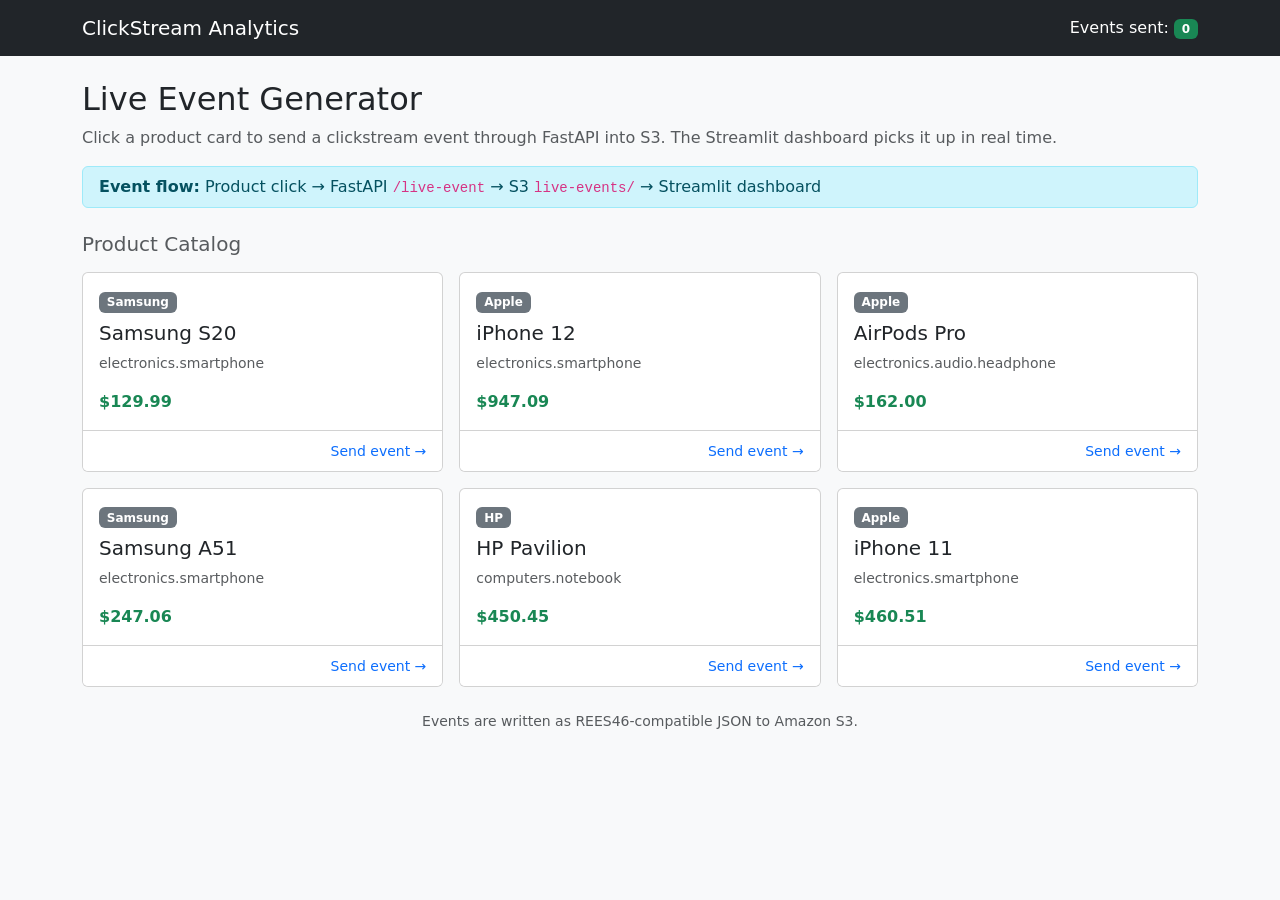
==== index.html @ 9151232a "redesign: plain Bootstrap 5, no custom CSS" ====
<!DOCTYPE html>
<html lang="en">
<head>
    <meta charset="UTF-8">
    <meta name="viewport" content="width=device-width, initial-scale=1.0">
    <title>ClickStream Live Event Demo</title>
    <link href="https://cdn.jsdelivr.net/npm/bootstrap@5.3.3/dist/css/bootstrap.min.css" rel="stylesheet">
</head>
<body class="bg-light">

    <nav class="navbar navbar-dark bg-dark mb-4">
        <div class="container">
            <span class="navbar-brand">ClickStream Analytics</span>
            <span class="text-white">Events sent: <span class="badge bg-success" id="counter">0</span></span>
        </div>
    </nav>

    <div class="container">
        <h2>Live Event Generator</h2>
        <p class="text-muted mb-3">Click a product card to send a clickstream event through FastAPI into S3. The Streamlit dashboard picks it up in real time.</p>

        <div class="alert alert-info py-2 mb-4" role="alert">
            <strong>Event flow:</strong> Product click → FastAPI <code>/live-event</code> → S3 <code>live-events/</code> → Streamlit dashboard
        </div>

        <h5 class="text-muted mb-3">Product Catalog</h5>

        <div class="row g-3 mb-4">
            <div class="col-md-4">
                <div class="card h-100 product-card" data-product-id="1004856" data-category="electronics.smartphone" data-brand="samsung" data-price="129.99" style="cursor:pointer;">
                    <div class="card-body">
                        <span class="badge bg-secondary mb-2">Samsung</span>
                        <h5 class="card-title">Samsung S20</h5>
                        <p class="card-text text-muted small">electronics.smartphone</p>
                        <p class="text-success fw-bold mb-0">$129.99</p>
                    </div>
                    <div class="card-footer bg-white text-end">
                        <small class="text-primary">Send event →</small>
                    </div>
                </div>
            </div>

            <div class="col-md-4">
                <div class="card h-100 product-card" data-product-id="1005115" data-category="electronics.smartphone" data-brand="apple" data-price="947.09" style="cursor:pointer;">
                    <div class="card-body">
                        <span class="badge bg-secondary mb-2">Apple</span>
                        <h5 class="card-title">iPhone 12</h5>
                        <p class="card-text text-muted small">electronics.smartphone</p>
                        <p class="text-success fw-bold mb-0">$947.09</p>
                    </div>
                    <div class="card-footer bg-white text-end">
                        <small class="text-primary">Send event →</small>
                    </div>
                </div>
            </div>

            <div class="col-md-4">
                <div class="card h-100 product-card" data-product-id="4804056" data-category="electronics.audio.headphone" data-brand="apple" data-price="162.00" style="cursor:pointer;">
                    <div class="card-body">
                        <span class="badge bg-secondary mb-2">Apple</span>
                        <h5 class="card-title">AirPods Pro</h5>
                        <p class="card-text text-muted small">electronics.audio.headphone</p>
                        <p class="text-success fw-bold mb-0">$162.00</p>
                    </div>
                    <div class="card-footer bg-white text-end">
                        <small class="text-primary">Send event →</small>
                    </div>
                </div>
            </div>

            <div class="col-md-4">
                <div class="card h-100 product-card" data-product-id="1004767" data-category="electronics.smartphone" data-brand="samsung" data-price="247.06" style="cursor:pointer;">
                    <div class="card-body">
                        <span class="badge bg-secondary mb-2">Samsung</span>
                        <h5 class="card-title">Samsung A51</h5>
                        <p class="card-text text-muted small">electronics.smartphone</p>
                        <p class="text-success fw-bold mb-0">$247.06</p>
                    </div>
                    <div class="card-footer bg-white text-end">
                        <small class="text-primary">Send event →</small>
                    </div>
                </div>
            </div>

            <div class="col-md-4">
                <div class="card h-100 product-card" data-product-id="1307073" data-category="computers.notebook" data-brand="hp" data-price="450.45" style="cursor:pointer;">
                    <div class="card-body">
                        <span class="badge bg-secondary mb-2">HP</span>
                        <h5 class="card-title">HP Pavilion</h5>
                        <p class="card-text text-muted small">computers.notebook</p>
                        <p class="text-success fw-bold mb-0">$450.45</p>
                    </div>
                    <div class="card-footer bg-white text-end">
                        <small class="text-primary">Send event →</small>
                    </div>
                </div>
            </div>

            <div class="col-md-4">
                <div class="card h-100 product-card" data-product-id="1002544" data-category="electronics.smartphone" data-brand="apple" data-price="460.51" style="cursor:pointer;">
                    <div class="card-body">
                        <span class="badge bg-secondary mb-2">Apple</span>
                        <h5 class="card-title">iPhone 11</h5>
                        <p class="card-text text-muted small">electronics.smartphone</p>
                        <p class="text-success fw-bold mb-0">$460.51</p>
                    </div>
                    <div class="card-footer bg-white text-end">
                        <small class="text-primary">Send event →</small>
                    </div>
                </div>
            </div>
        </div>

        <p class="text-center text-muted small">Events are written as REES46-compatible JSON to Amazon S3.</p>
    </div>

    <!-- Toast -->
    <div class="position-fixed bottom-0 end-0 p-3" style="z-index:11">
        <div id="toast" class="toast align-items-center text-bg-success border-0" role="alert">
            <div class="d-flex">
                <div class="toast-body">Event ingested → written to S3</div>
                <button type="button" class="btn-close btn-close-white me-2 m-auto" data-bs-dismiss="toast"></button>
            </div>
        </div>
    </div>

    <script src="https://cdn.jsdelivr.net/npm/bootstrap@5.3.3/dist/js/bootstrap.bundle.min.js"></script>
    <script>
        const API_URL = "https://decade-progress-thievish.ngrok-free.dev/live-event";
        const userId = "demo_user_" + Math.random().toString(36).substring(2, 7);
        const sessionId = "demo_session_" + Math.random().toString(36).substring(2, 8);
        let eventCount = 0;
        const toastEl = new bootstrap.Toast(document.getElementById("toast"), { delay: 2000 });
        const counter = document.getElementById("counter");

        async function sendEvent(card) {
            const payload = {
                event_type: "view",
                product_id: card.dataset.productId,
                category_code: card.dataset.category,
                brand: card.dataset.brand,
                price: parseFloat(card.dataset.price),
                user_id: userId,
                session_id: sessionId
            };

            try {
                const res = await fetch(API_URL, {
                    method: "POST",
                    headers: { "Content-Type": "application/json", "ngrok-skip-browser-warning": "true" },
                    body: JSON.stringify(payload)
                });
                if (res.ok) {
                    eventCount++;
                    counter.textContent = eventCount;
                    toastEl.show();
                } else {
                    alert("API error: " + res.status);
                }
            } catch (err) {
                alert("Could not connect to FastAPI. Check that EC2 and ngrok are running.");
            }
        }

        document.querySelectorAll(".product-card").forEach(card => {
            card.addEventListener("click", () => sendEvent(card));
        });
    </script>
</body>
</html>
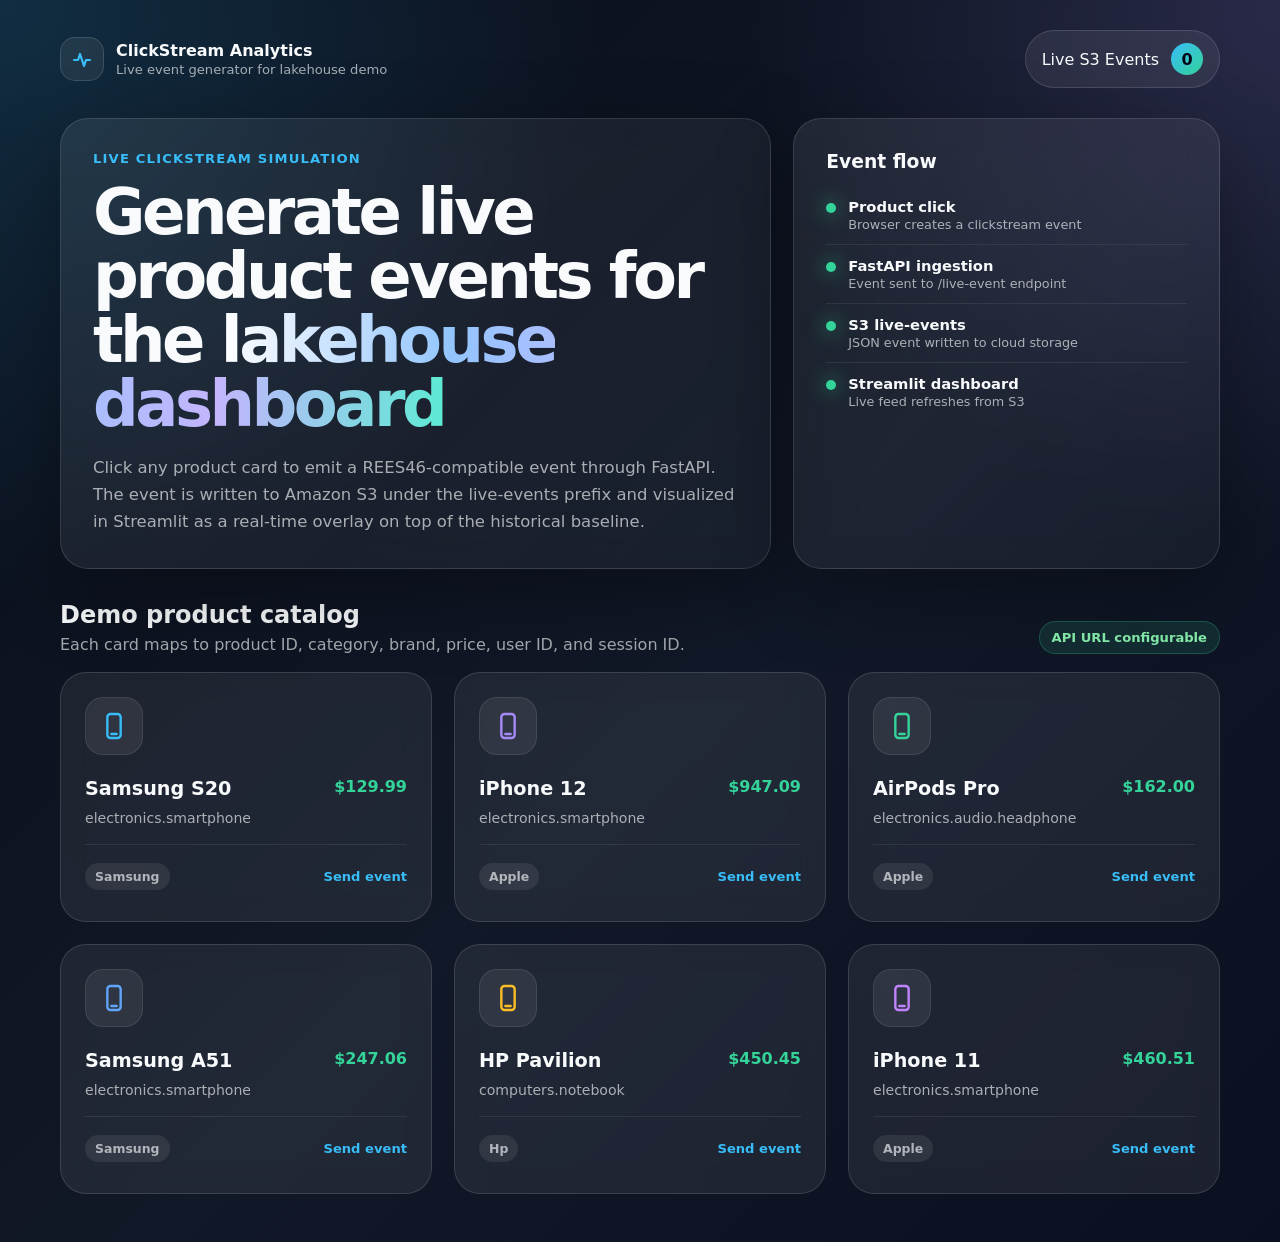
==== commit 0723511b: "refactor: final repository cleanup - archived legacy files and synced with clean structure" ====
--- a/index.html
+++ b/index.html
@@ -1,170 +1,100 @@
 <!DOCTYPE html>
 <html lang="en">
 <head>
-    <meta charset="UTF-8">
-    <meta name="viewport" content="width=device-width, initial-scale=1.0">
-    <title>ClickStream Live Event Demo</title>
-    <link href="https://cdn.jsdelivr.net/npm/bootstrap@5.3.3/dist/css/bootstrap.min.css" rel="stylesheet">
+  <meta charset="UTF-8" />
+  <meta name="viewport" content="width=device-width, initial-scale=1.0" />
+  <title>ClickStream Live Event Demo</title>
+  <style>
+    :root {
+      --bg: #0b1020; --panel: rgba(255,255,255,.07); --panel2: rgba(255,255,255,.11);
+      --border: rgba(255,255,255,.13); --text: #f8fafc; --muted: rgba(248,250,252,.65);
+      --blue: #38bdf8; --green: #34d399; --purple: #a78bfa;
+    }
+    * { box-sizing: border-box; margin: 0; padding: 0; }
+    body { min-height: 100vh; font-family: Inter, Segoe UI, system-ui, sans-serif; color: var(--text);
+      background: radial-gradient(circle at top left, rgba(56,189,248,.18), transparent 34%),
+                  radial-gradient(circle at top right, rgba(167,139,250,.16), transparent 30%),
+                  linear-gradient(135deg, #090e1a, #111827 55%, #0b1020); }
+    .shell { width: min(1160px, calc(100% - 40px)); margin: 0 auto; padding: 30px 0 48px; }
+    .topbar { display:flex; justify-content:space-between; align-items:center; gap:18px; margin-bottom:30px; }
+    .brand { display:flex; align-items:center; gap:12px; }
+    .mark { width:44px; height:44px; border-radius:15px; display:grid; place-items:center; background:var(--panel); border:1px solid var(--border); }
+    .brand-title { font-weight:800; } .brand-subtitle { color:var(--muted); font-size:.82rem; margin-top:2px; }
+    .counter { display:flex; gap:12px; align-items:center; border:1px solid var(--border); background:var(--panel); border-radius:999px; padding:12px 16px; }
+    #counter { width:32px; height:32px; display:grid; place-items:center; border-radius:999px; color:#020617; font-weight:900; background:linear-gradient(135deg,var(--blue),var(--green)); }
+    .hero { display:grid; grid-template-columns: 1.25fr .75fr; gap:22px; margin-bottom:30px; }
+    .panel { border:1px solid var(--border); background:linear-gradient(135deg, rgba(255,255,255,.08), rgba(255,255,255,.035)); border-radius:28px; padding:32px; box-shadow:0 24px 80px rgba(0,0,0,.32); backdrop-filter: blur(16px); }
+    .eyebrow { color:var(--blue); font-size:.82rem; font-weight:800; text-transform:uppercase; letter-spacing:.09em; margin-bottom:14px; }
+    h1 { font-size: clamp(2.2rem, 5vw, 4.15rem); line-height:1; letter-spacing:-.055em; margin-bottom:18px; }
+    .gradient { background:linear-gradient(90deg,#fff,#93c5fd,#c4b5fd,#5eead4); -webkit-background-clip:text; -webkit-text-fill-color:transparent; }
+    .hero p { color:var(--muted); line-height:1.65; font-size:1.03rem; }
+    .steps h3 { margin-bottom:14px; }
+    .step { display:flex; gap:12px; padding:12px 0; border-bottom:1px solid rgba(255,255,255,.08); }
+    .step:last-child { border-bottom:0; } .dot { width:10px; height:10px; border-radius:50%; background:var(--green); margin-top:5px; box-shadow:0 0 20px rgba(52,211,153,.9); }
+    .step b { display:block; font-size:.92rem; } .step span { display:block; color:var(--muted); font-size:.8rem; margin-top:2px; }
+    .section { display:flex; justify-content:space-between; align-items:end; gap:18px; margin:32px 0 18px; }
+    .section p { color:var(--muted); margin-top:6px; }
+    .pill { border:1px solid rgba(52,211,153,.26); color:#86efac; background:rgba(52,211,153,.12); border-radius:999px; padding:8px 12px; font-weight:800; font-size:.82rem; white-space:nowrap; }
+    .grid { display:grid; grid-template-columns:repeat(3, minmax(0,1fr)); gap:22px; }
+    .card { min-height:250px; border:1px solid var(--border); background:var(--panel); border-radius:26px; padding:24px; cursor:pointer; transition:.2s; backdrop-filter: blur(14px); }
+    .card:hover { transform:translateY(-7px); background:var(--panel2); box-shadow:0 24px 70px rgba(0,0,0,.34); }
+    .icon { width:58px; height:58px; border-radius:18px; display:grid; place-items:center; background:rgba(255,255,255,.075); border:1px solid rgba(255,255,255,.09); margin-bottom:22px; }
+    .meta { display:flex; justify-content:space-between; gap:14px; margin-bottom:10px; }
+    .name { font-size:1.2rem; font-weight:820; } .price { color:var(--green); font-weight:900; white-space:nowrap; }
+    .category { color:var(--muted); font-size:.88rem; margin-bottom:18px; }
+    .footer { margin-top:auto; border-top:1px solid rgba(255,255,255,.08); padding-top:18px; display:flex; justify-content:space-between; align-items:center; }
+    .brand-tag { border-radius:999px; background:rgba(255,255,255,.08); color:var(--muted); padding:6px 10px; font-weight:800; font-size:.78rem; text-transform:capitalize; }
+    .send { color:var(--blue); font-weight:850; font-size:.82rem; }
+    .toast { position:fixed; left:50%; bottom:30px; transform:translateX(-50%) translateY(18px); opacity:0; pointer-events:none; display:flex; gap:12px; align-items:center; min-width:280px; padding:14px 18px; border-radius:18px; background:rgba(15,23,42,.93); border:1px solid rgba(52,211,153,.32); box-shadow:0 25px 80px rgba(0,0,0,.42); transition:.18s; }
+    .toast.show { opacity:1; transform:translateX(-50%) translateY(0); }
+    @media (max-width:900px){ .hero{grid-template-columns:1fr}.grid{grid-template-columns:repeat(2,1fr)} }
+    @media (max-width:620px){ .shell{width:min(100% - 28px,1160px)}.topbar,.section{align-items:flex-start;flex-direction:column}.grid{grid-template-columns:1fr}.panel{padding:24px} }
+  </style>
 </head>
-<body class="bg-light">
-
-    <nav class="navbar navbar-dark bg-dark mb-4">
-        <div class="container">
-            <span class="navbar-brand">ClickStream Analytics</span>
-            <span class="text-white">Events sent: <span class="badge bg-success" id="counter">0</span></span>
-        </div>
+<body>
+  <main class="shell">
+    <nav class="topbar">
+      <div class="brand"><div class="mark"><svg width="24" height="24" viewBox="0 0 24 24" fill="none"><path d="M4 13h4l2-6 4 12 2-6h4" stroke="#38bdf8" stroke-width="2.2" stroke-linecap="round" stroke-linejoin="round"/></svg></div><div><div class="brand-title">ClickStream Analytics</div><div class="brand-subtitle">Live event generator for lakehouse demo</div></div></div>
+      <div class="counter"><span>Live S3 Events</span><span id="counter">0</span></div>
     </nav>
-
-    <div class="container">
-        <h2>Live Event Generator</h2>
-        <p class="text-muted mb-3">Click a product card to send a clickstream event through FastAPI into S3. The Streamlit dashboard picks it up in real time.</p>
-
-        <div class="alert alert-info py-2 mb-4" role="alert">
-            <strong>Event flow:</strong> Product click → FastAPI <code>/live-event</code> → S3 <code>live-events/</code> → Streamlit dashboard
-        </div>
-
-        <h5 class="text-muted mb-3">Product Catalog</h5>
-
-        <div class="row g-3 mb-4">
-            <div class="col-md-4">
-                <div class="card h-100 product-card" data-product-id="1004856" data-category="electronics.smartphone" data-brand="samsung" data-price="129.99" style="cursor:pointer;">
-                    <div class="card-body">
-                        <span class="badge bg-secondary mb-2">Samsung</span>
-                        <h5 class="card-title">Samsung S20</h5>
-                        <p class="card-text text-muted small">electronics.smartphone</p>
-                        <p class="text-success fw-bold mb-0">$129.99</p>
-                    </div>
-                    <div class="card-footer bg-white text-end">
-                        <small class="text-primary">Send event →</small>
-                    </div>
-                </div>
-            </div>
-
-            <div class="col-md-4">
-                <div class="card h-100 product-card" data-product-id="1005115" data-category="electronics.smartphone" data-brand="apple" data-price="947.09" style="cursor:pointer;">
-                    <div class="card-body">
-                        <span class="badge bg-secondary mb-2">Apple</span>
-                        <h5 class="card-title">iPhone 12</h5>
-                        <p class="card-text text-muted small">electronics.smartphone</p>
-                        <p class="text-success fw-bold mb-0">$947.09</p>
-                    </div>
-                    <div class="card-footer bg-white text-end">
-                        <small class="text-primary">Send event →</small>
-                    </div>
-                </div>
-            </div>
-
-            <div class="col-md-4">
-                <div class="card h-100 product-card" data-product-id="4804056" data-category="electronics.audio.headphone" data-brand="apple" data-price="162.00" style="cursor:pointer;">
-                    <div class="card-body">
-                        <span class="badge bg-secondary mb-2">Apple</span>
-                        <h5 class="card-title">AirPods Pro</h5>
-                        <p class="card-text text-muted small">electronics.audio.headphone</p>
-                        <p class="text-success fw-bold mb-0">$162.00</p>
-                    </div>
-                    <div class="card-footer bg-white text-end">
-                        <small class="text-primary">Send event →</small>
-                    </div>
-                </div>
-            </div>
-
-            <div class="col-md-4">
-                <div class="card h-100 product-card" data-product-id="1004767" data-category="electronics.smartphone" data-brand="samsung" data-price="247.06" style="cursor:pointer;">
-                    <div class="card-body">
-                        <span class="badge bg-secondary mb-2">Samsung</span>
-                        <h5 class="card-title">Samsung A51</h5>
-                        <p class="card-text text-muted small">electronics.smartphone</p>
-                        <p class="text-success fw-bold mb-0">$247.06</p>
-                    </div>
-                    <div class="card-footer bg-white text-end">
-                        <small class="text-primary">Send event →</small>
-                    </div>
-                </div>
-            </div>
-
-            <div class="col-md-4">
-                <div class="card h-100 product-card" data-product-id="1307073" data-category="computers.notebook" data-brand="hp" data-price="450.45" style="cursor:pointer;">
-                    <div class="card-body">
-                        <span class="badge bg-secondary mb-2">HP</span>
-                        <h5 class="card-title">HP Pavilion</h5>
-                        <p class="card-text text-muted small">computers.notebook</p>
-                        <p class="text-success fw-bold mb-0">$450.45</p>
-                    </div>
-                    <div class="card-footer bg-white text-end">
-                        <small class="text-primary">Send event →</small>
-                    </div>
-                </div>
-            </div>
-
-            <div class="col-md-4">
-                <div class="card h-100 product-card" data-product-id="1002544" data-category="electronics.smartphone" data-brand="apple" data-price="460.51" style="cursor:pointer;">
-                    <div class="card-body">
-                        <span class="badge bg-secondary mb-2">Apple</span>
-                        <h5 class="card-title">iPhone 11</h5>
-                        <p class="card-text text-muted small">electronics.smartphone</p>
-                        <p class="text-success fw-bold mb-0">$460.51</p>
-                    </div>
-                    <div class="card-footer bg-white text-end">
-                        <small class="text-primary">Send event →</small>
-                    </div>
-                </div>
-            </div>
-        </div>
-
-        <p class="text-center text-muted small">Events are written as REES46-compatible JSON to Amazon S3.</p>
-    </div>
-
-    <!-- Toast -->
-    <div class="position-fixed bottom-0 end-0 p-3" style="z-index:11">
-        <div id="toast" class="toast align-items-center text-bg-success border-0" role="alert">
-            <div class="d-flex">
-                <div class="toast-body">Event ingested → written to S3</div>
-                <button type="button" class="btn-close btn-close-white me-2 m-auto" data-bs-dismiss="toast"></button>
-            </div>
-        </div>
-    </div>
-
-    <script src="https://cdn.jsdelivr.net/npm/bootstrap@5.3.3/dist/js/bootstrap.bundle.min.js"></script>
-    <script>
-        const API_URL = "https://decade-progress-thievish.ngrok-free.dev/live-event";
-        const userId = "demo_user_" + Math.random().toString(36).substring(2, 7);
-        const sessionId = "demo_session_" + Math.random().toString(36).substring(2, 8);
-        let eventCount = 0;
-        const toastEl = new bootstrap.Toast(document.getElementById("toast"), { delay: 2000 });
-        const counter = document.getElementById("counter");
-
-        async function sendEvent(card) {
-            const payload = {
-                event_type: "view",
-                product_id: card.dataset.productId,
-                category_code: card.dataset.category,
-                brand: card.dataset.brand,
-                price: parseFloat(card.dataset.price),
-                user_id: userId,
-                session_id: sessionId
-            };
-
-            try {
-                const res = await fetch(API_URL, {
-                    method: "POST",
-                    headers: { "Content-Type": "application/json", "ngrok-skip-browser-warning": "true" },
-                    body: JSON.stringify(payload)
-                });
-                if (res.ok) {
-                    eventCount++;
-                    counter.textContent = eventCount;
-                    toastEl.show();
-                } else {
-                    alert("API error: " + res.status);
-                }
-            } catch (err) {
-                alert("Could not connect to FastAPI. Check that EC2 and ngrok are running.");
-            }
-        }
-
-        document.querySelectorAll(".product-card").forEach(card => {
-            card.addEventListener("click", () => sendEvent(card));
-        });
-    </script>
+    <section class="hero">
+      <div class="panel"><div class="eyebrow">Live clickstream simulation</div><h1>Generate live product events for the <span class="gradient">lakehouse dashboard</span></h1><p>Click any product card to emit a REES46-compatible event through FastAPI. The event is written to Amazon S3 under the live-events prefix and visualized in Streamlit as a real-time overlay on top of the historical baseline.</p></div>
+      <aside class="panel steps"><h3>Event flow</h3><div class="step"><i class="dot"></i><div><b>Product click</b><span>Browser creates a clickstream event</span></div></div><div class="step"><i class="dot"></i><div><b>FastAPI ingestion</b><span>Event sent to /live-event endpoint</span></div></div><div class="step"><i class="dot"></i><div><b>S3 live-events</b><span>JSON event written to cloud storage</span></div></div><div class="step"><i class="dot"></i><div><b>Streamlit dashboard</b><span>Live feed refreshes from S3</span></div></div></aside>
+    </section>
+    <div class="section"><div><h2>Demo product catalog</h2><p>Each card maps to product ID, category, brand, price, user ID, and session ID.</p></div><div class="pill">API URL configurable</div></div>
+    <section class="grid" id="products"></section>
+  </main>
+  <div class="toast" id="toast"><b>Event ingested successfully</b><span style="color:rgba(248,250,252,.55)">Written to S3 live-events prefix</span></div>
+  <script>
+    const API_BASE_URL = "https://YOUR_NGROK_OR_API_URL";
+    const API_URL = `${API_BASE_URL}/live-event`;
+    const products = [
+      ["1004856","Samsung S20","electronics.smartphone","samsung",129.99,"#38bdf8"],
+      ["1005115","iPhone 12","electronics.smartphone","apple",947.09,"#a78bfa"],
+      ["4804056","AirPods Pro","electronics.audio.headphone","apple",162.00,"#34d399"],
+      ["1004767","Samsung A51","electronics.smartphone","samsung",247.06,"#60a5fa"],
+      ["1307073","HP Pavilion","computers.notebook","hp",450.45,"#fbbf24"],
+      ["1002544","iPhone 11","electronics.smartphone","apple",460.51,"#c084fc"]
+    ];
+    const userId = "demo_user_" + Math.random().toString(36).substring(2, 7);
+    const sessionId = "demo_session_" + Math.random().toString(36).substring(2, 8);
+    let eventCount = 0;
+    const grid = document.getElementById("products");
+    const counter = document.getElementById("counter");
+    const toast = document.getElementById("toast");
+    function productIcon(color){return `<svg width="32" height="32" viewBox="0 0 24 24" fill="none"><rect x="7" y="3" width="10" height="18" rx="2.4" stroke="${color}" stroke-width="1.8"/><path d="M10 18h4" stroke="${color}" stroke-width="1.8" stroke-linecap="round"/></svg>`}
+    products.forEach(([id,name,cat,brand,price,color]) => {
+      grid.insertAdjacentHTML('beforeend', `<div class="card" data-product-id="${id}" data-category="${cat}" data-brand="${brand}" data-price="${price}"><div class="icon">${productIcon(color)}</div><div class="meta"><h2 class="name">${name}</h2><div class="price">$${price.toFixed(2)}</div></div><p class="category">${cat}</p><div class="footer"><span class="brand-tag">${brand}</span><span class="send">Send event</span></div></div>`);
+    });
+    function showToast(){ toast.classList.add("show"); setTimeout(()=>toast.classList.remove("show"), 2200); }
+    async function sendEvent(card){
+      const event = { event_type:"view", product_id:card.dataset.productId, category_code:card.dataset.category, brand:card.dataset.brand, price:parseFloat(card.dataset.price), user_id:userId, session_id:sessionId, source:"github_pages_demo" };
+      try {
+        const res = await fetch(API_URL, { method:"POST", headers:{"Content-Type":"application/json","ngrok-skip-browser-warning":"true"}, body:JSON.stringify(event) });
+        if(res.ok){ eventCount++; counter.textContent=eventCount; showToast(); } else { alert("API Error: " + res.status); console.error(await res.text()); }
+      } catch(err){ console.error(err); alert("Could not connect to FastAPI. Update API_BASE_URL and confirm the server/tunnel are running."); }
+    }
+    document.querySelectorAll('.card').forEach(card => card.addEventListener('click', () => sendEvent(card)));
+  </script>
 </body>
 </html>
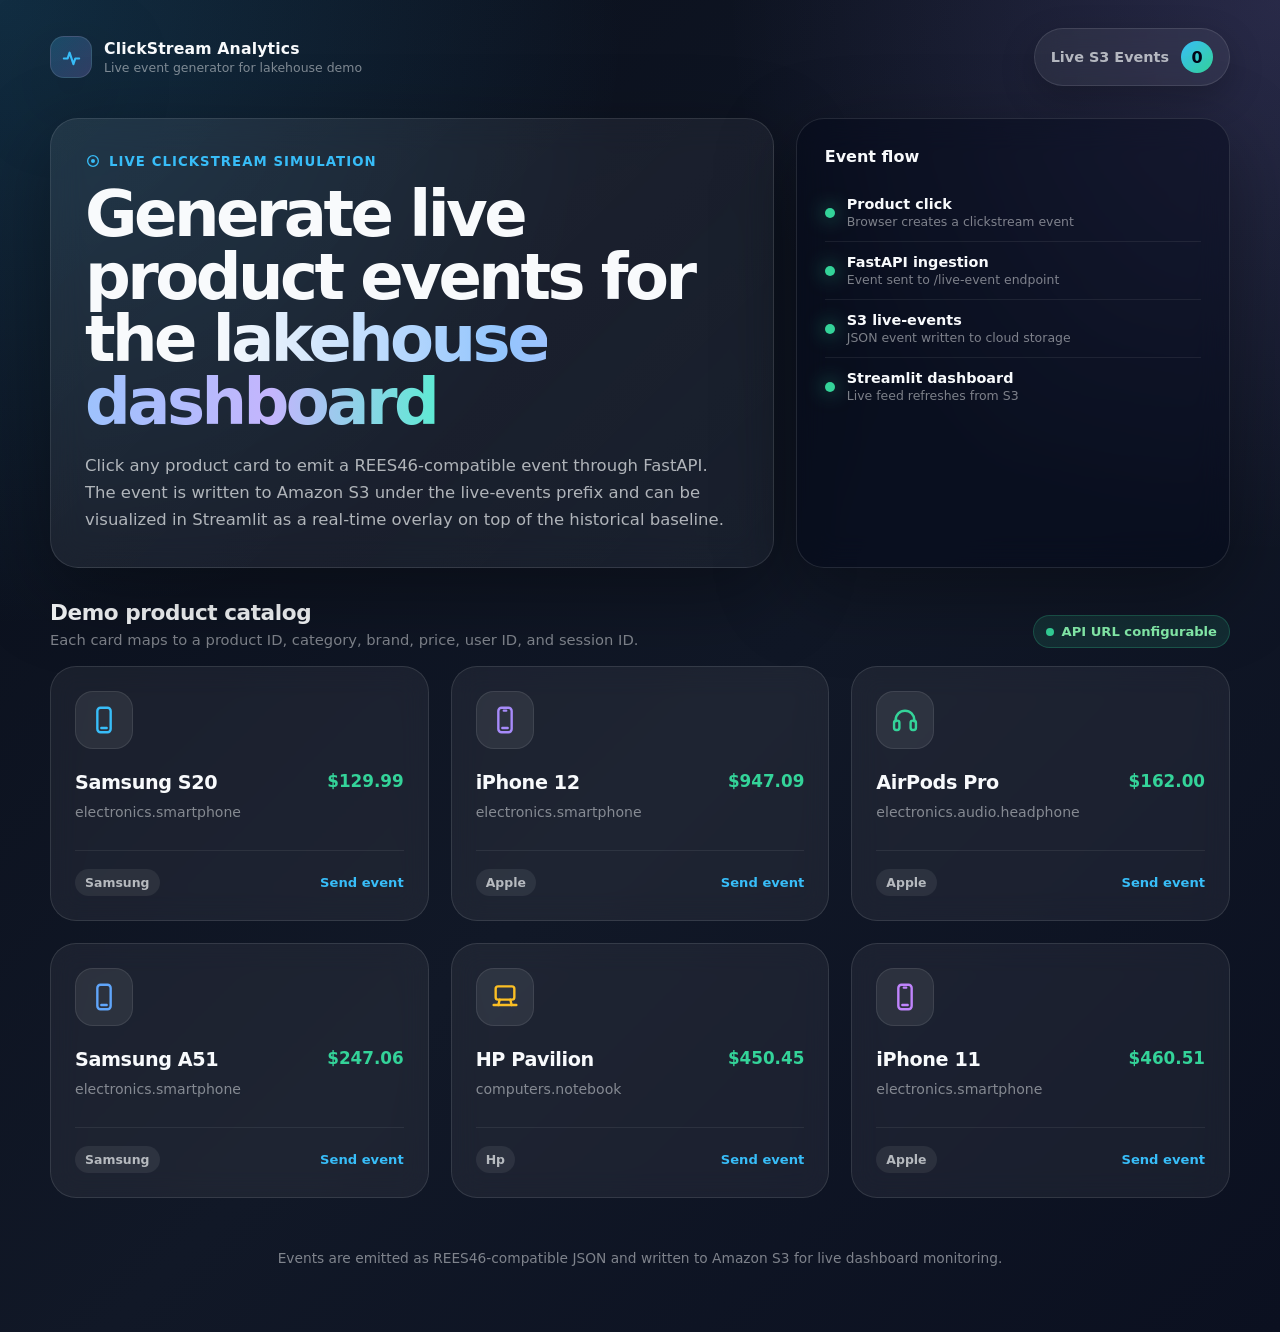
==== commit 5127fe08: "feat: restore ultra-premium live demo frontend" ====
--- a/index.html
+++ b/index.html
@@ -1,100 +1,766 @@
 <!DOCTYPE html>
 <html lang="en">
 <head>
-  <meta charset="UTF-8" />
-  <meta name="viewport" content="width=device-width, initial-scale=1.0" />
-  <title>ClickStream Live Event Demo</title>
-  <style>
-    :root {
-      --bg: #0b1020; --panel: rgba(255,255,255,.07); --panel2: rgba(255,255,255,.11);
-      --border: rgba(255,255,255,.13); --text: #f8fafc; --muted: rgba(248,250,252,.65);
-      --blue: #38bdf8; --green: #34d399; --purple: #a78bfa;
-    }
-    * { box-sizing: border-box; margin: 0; padding: 0; }
-    body { min-height: 100vh; font-family: Inter, Segoe UI, system-ui, sans-serif; color: var(--text);
-      background: radial-gradient(circle at top left, rgba(56,189,248,.18), transparent 34%),
-                  radial-gradient(circle at top right, rgba(167,139,250,.16), transparent 30%),
-                  linear-gradient(135deg, #090e1a, #111827 55%, #0b1020); }
-    .shell { width: min(1160px, calc(100% - 40px)); margin: 0 auto; padding: 30px 0 48px; }
-    .topbar { display:flex; justify-content:space-between; align-items:center; gap:18px; margin-bottom:30px; }
-    .brand { display:flex; align-items:center; gap:12px; }
-    .mark { width:44px; height:44px; border-radius:15px; display:grid; place-items:center; background:var(--panel); border:1px solid var(--border); }
-    .brand-title { font-weight:800; } .brand-subtitle { color:var(--muted); font-size:.82rem; margin-top:2px; }
-    .counter { display:flex; gap:12px; align-items:center; border:1px solid var(--border); background:var(--panel); border-radius:999px; padding:12px 16px; }
-    #counter { width:32px; height:32px; display:grid; place-items:center; border-radius:999px; color:#020617; font-weight:900; background:linear-gradient(135deg,var(--blue),var(--green)); }
-    .hero { display:grid; grid-template-columns: 1.25fr .75fr; gap:22px; margin-bottom:30px; }
-    .panel { border:1px solid var(--border); background:linear-gradient(135deg, rgba(255,255,255,.08), rgba(255,255,255,.035)); border-radius:28px; padding:32px; box-shadow:0 24px 80px rgba(0,0,0,.32); backdrop-filter: blur(16px); }
-    .eyebrow { color:var(--blue); font-size:.82rem; font-weight:800; text-transform:uppercase; letter-spacing:.09em; margin-bottom:14px; }
-    h1 { font-size: clamp(2.2rem, 5vw, 4.15rem); line-height:1; letter-spacing:-.055em; margin-bottom:18px; }
-    .gradient { background:linear-gradient(90deg,#fff,#93c5fd,#c4b5fd,#5eead4); -webkit-background-clip:text; -webkit-text-fill-color:transparent; }
-    .hero p { color:var(--muted); line-height:1.65; font-size:1.03rem; }
-    .steps h3 { margin-bottom:14px; }
-    .step { display:flex; gap:12px; padding:12px 0; border-bottom:1px solid rgba(255,255,255,.08); }
-    .step:last-child { border-bottom:0; } .dot { width:10px; height:10px; border-radius:50%; background:var(--green); margin-top:5px; box-shadow:0 0 20px rgba(52,211,153,.9); }
-    .step b { display:block; font-size:.92rem; } .step span { display:block; color:var(--muted); font-size:.8rem; margin-top:2px; }
-    .section { display:flex; justify-content:space-between; align-items:end; gap:18px; margin:32px 0 18px; }
-    .section p { color:var(--muted); margin-top:6px; }
-    .pill { border:1px solid rgba(52,211,153,.26); color:#86efac; background:rgba(52,211,153,.12); border-radius:999px; padding:8px 12px; font-weight:800; font-size:.82rem; white-space:nowrap; }
-    .grid { display:grid; grid-template-columns:repeat(3, minmax(0,1fr)); gap:22px; }
-    .card { min-height:250px; border:1px solid var(--border); background:var(--panel); border-radius:26px; padding:24px; cursor:pointer; transition:.2s; backdrop-filter: blur(14px); }
-    .card:hover { transform:translateY(-7px); background:var(--panel2); box-shadow:0 24px 70px rgba(0,0,0,.34); }
-    .icon { width:58px; height:58px; border-radius:18px; display:grid; place-items:center; background:rgba(255,255,255,.075); border:1px solid rgba(255,255,255,.09); margin-bottom:22px; }
-    .meta { display:flex; justify-content:space-between; gap:14px; margin-bottom:10px; }
-    .name { font-size:1.2rem; font-weight:820; } .price { color:var(--green); font-weight:900; white-space:nowrap; }
-    .category { color:var(--muted); font-size:.88rem; margin-bottom:18px; }
-    .footer { margin-top:auto; border-top:1px solid rgba(255,255,255,.08); padding-top:18px; display:flex; justify-content:space-between; align-items:center; }
-    .brand-tag { border-radius:999px; background:rgba(255,255,255,.08); color:var(--muted); padding:6px 10px; font-weight:800; font-size:.78rem; text-transform:capitalize; }
-    .send { color:var(--blue); font-weight:850; font-size:.82rem; }
-    .toast { position:fixed; left:50%; bottom:30px; transform:translateX(-50%) translateY(18px); opacity:0; pointer-events:none; display:flex; gap:12px; align-items:center; min-width:280px; padding:14px 18px; border-radius:18px; background:rgba(15,23,42,.93); border:1px solid rgba(52,211,153,.32); box-shadow:0 25px 80px rgba(0,0,0,.42); transition:.18s; }
-    .toast.show { opacity:1; transform:translateX(-50%) translateY(0); }
-    @media (max-width:900px){ .hero{grid-template-columns:1fr}.grid{grid-template-columns:repeat(2,1fr)} }
-    @media (max-width:620px){ .shell{width:min(100% - 28px,1160px)}.topbar,.section{align-items:flex-start;flex-direction:column}.grid{grid-template-columns:1fr}.panel{padding:24px} }
-  </style>
+    <meta charset="UTF-8" />
+    <meta name="viewport" content="width=device-width, initial-scale=1.0" />
+    <title>ClickStream Live Event Demo</title>
+
+    <style>
+        :root {
+            --bg-primary: #0b1020;
+            --bg-secondary: #111827;
+            --card-bg: rgba(255, 255, 255, 0.055);
+            --card-bg-hover: rgba(255, 255, 255, 0.095);
+            --border: rgba(255, 255, 255, 0.11);
+            --border-strong: rgba(255, 255, 255, 0.22);
+            --text-primary: #f8fafc;
+            --text-secondary: rgba(248, 250, 252, 0.68);
+            --text-muted: rgba(248, 250, 252, 0.48);
+            --accent-blue: #38bdf8;
+            --accent-purple: #a78bfa;
+            --accent-green: #34d399;
+            --accent-yellow: #fbbf24;
+            --accent-red: #fb7185;
+            --shadow: 0 24px 80px rgba(0, 0, 0, 0.35);
+        }
+
+        * {
+            margin: 0;
+            padding: 0;
+            box-sizing: border-box;
+        }
+
+        body {
+            font-family: Inter, ui-sans-serif, system-ui, -apple-system, BlinkMacSystemFont, "Segoe UI", sans-serif;
+            min-height: 100vh;
+            color: var(--text-primary);
+            background:
+                radial-gradient(circle at top left, rgba(56, 189, 248, 0.18), transparent 34%),
+                radial-gradient(circle at top right, rgba(167, 139, 250, 0.16), transparent 30%),
+                linear-gradient(135deg, #090e1a 0%, #111827 55%, #0b1020 100%);
+            overflow-x: hidden;
+        }
+
+        .page-shell {
+            width: min(1180px, calc(100% - 40px));
+            margin: 0 auto;
+            padding: 28px 0 48px;
+        }
+
+        .topbar {
+            display: flex;
+            align-items: center;
+            justify-content: space-between;
+            gap: 16px;
+            margin-bottom: 32px;
+        }
+
+        .brand {
+            display: flex;
+            align-items: center;
+            gap: 12px;
+        }
+
+        .brand-mark {
+            width: 42px;
+            height: 42px;
+            border-radius: 14px;
+            display: grid;
+            place-items: center;
+            background: linear-gradient(135deg, rgba(56, 189, 248, 0.22), rgba(167, 139, 250, 0.22));
+            border: 1px solid var(--border);
+            box-shadow: var(--shadow);
+        }
+
+        .brand-title {
+            font-size: 0.98rem;
+            font-weight: 760;
+            letter-spacing: 0.01em;
+        }
+
+        .brand-subtitle {
+            color: var(--text-muted);
+            font-size: 0.78rem;
+            margin-top: 2px;
+        }
+
+        .counter-card {
+            display: flex;
+            align-items: center;
+            gap: 12px;
+            padding: 12px 16px;
+            border-radius: 999px;
+            background: rgba(255, 255, 255, 0.06);
+            border: 1px solid var(--border);
+            backdrop-filter: blur(12px);
+            box-shadow: 0 12px 35px rgba(0, 0, 0, 0.22);
+        }
+
+        .counter-label {
+            color: var(--text-secondary);
+            font-size: 0.9rem;
+            font-weight: 600;
+        }
+
+        #counter {
+            min-width: 32px;
+            height: 32px;
+            display: inline-grid;
+            place-items: center;
+            border-radius: 50%;
+            color: #020617;
+            background: linear-gradient(135deg, var(--accent-blue), var(--accent-green));
+            font-weight: 850;
+        }
+
+        .hero {
+            display: grid;
+            grid-template-columns: 1.25fr 0.75fr;
+            gap: 22px;
+            align-items: stretch;
+            margin-bottom: 28px;
+        }
+
+        .hero-panel {
+            padding: 34px;
+            border-radius: 28px;
+            background: linear-gradient(135deg, rgba(255, 255, 255, 0.075), rgba(255, 255, 255, 0.035));
+            border: 1px solid var(--border);
+            box-shadow: var(--shadow);
+            backdrop-filter: blur(16px);
+        }
+
+        .eyebrow {
+            display: inline-flex;
+            align-items: center;
+            gap: 8px;
+            color: var(--accent-blue);
+            font-size: 0.83rem;
+            font-weight: 760;
+            letter-spacing: 0.08em;
+            text-transform: uppercase;
+            margin-bottom: 14px;
+        }
+
+        .hero h1 {
+            font-size: clamp(2.1rem, 5vw, 4.2rem);
+            line-height: 0.98;
+            letter-spacing: -0.055em;
+            margin-bottom: 18px;
+        }
+
+        .gradient-text {
+            background: linear-gradient(90deg, #f8fafc 0%, #93c5fd 42%, #c4b5fd 76%, #5eead4 100%);
+            -webkit-background-clip: text;
+            -webkit-text-fill-color: transparent;
+        }
+
+        .hero p {
+            max-width: 760px;
+            color: var(--text-secondary);
+            line-height: 1.65;
+            font-size: 1.03rem;
+        }
+
+        .pipeline-card {
+            padding: 28px;
+            border-radius: 28px;
+            background: rgba(2, 6, 23, 0.42);
+            border: 1px solid var(--border);
+            box-shadow: var(--shadow);
+            backdrop-filter: blur(16px);
+        }
+
+        .pipeline-card h3 {
+            font-size: 1rem;
+            margin-bottom: 18px;
+        }
+
+        .pipeline-step {
+            display: flex;
+            gap: 12px;
+            align-items: center;
+            padding: 12px 0;
+            border-bottom: 1px solid rgba(255, 255, 255, 0.07);
+        }
+
+        .pipeline-step:last-child {
+            border-bottom: none;
+        }
+
+        .step-dot {
+            width: 10px;
+            height: 10px;
+            border-radius: 50%;
+            background: var(--accent-green);
+            box-shadow: 0 0 20px rgba(52, 211, 153, 0.8);
+            flex: 0 0 auto;
+        }
+
+        .step-title {
+            font-weight: 720;
+            font-size: 0.9rem;
+        }
+
+        .step-detail {
+            color: var(--text-muted);
+            font-size: 0.78rem;
+            margin-top: 2px;
+        }
+
+        .section-header {
+            display: flex;
+            align-items: end;
+            justify-content: space-between;
+            gap: 18px;
+            margin: 32px 0 18px;
+        }
+
+        .section-header h2 {
+            font-size: 1.35rem;
+            letter-spacing: -0.02em;
+        }
+
+        .section-header p {
+            color: var(--text-muted);
+            font-size: 0.92rem;
+            margin-top: 6px;
+        }
+
+        .status-pill {
+            display: inline-flex;
+            align-items: center;
+            gap: 8px;
+            padding: 8px 12px;
+            border-radius: 999px;
+            background: rgba(52, 211, 153, 0.12);
+            color: #86efac;
+            border: 1px solid rgba(52, 211, 153, 0.24);
+            font-size: 0.82rem;
+            font-weight: 700;
+            white-space: nowrap;
+        }
+
+        .status-dot {
+            width: 8px;
+            height: 8px;
+            border-radius: 50%;
+            background: #34d399;
+        }
+
+        .grid {
+            display: grid;
+            grid-template-columns: repeat(3, minmax(0, 1fr));
+            gap: 22px;
+        }
+
+        .card {
+            position: relative;
+            overflow: hidden;
+            min-height: 255px;
+            padding: 24px;
+            border-radius: 26px;
+            background: var(--card-bg);
+            border: 1px solid var(--border);
+            cursor: pointer;
+            transition: transform 220ms ease, background 220ms ease, border-color 220ms ease, box-shadow 220ms ease;
+            backdrop-filter: blur(14px);
+        }
+
+        .card:hover {
+            transform: translateY(-7px);
+            background: var(--card-bg-hover);
+            border-color: var(--border-strong);
+            box-shadow: 0 24px 70px rgba(0, 0, 0, 0.34);
+        }
+
+        .card:active {
+            transform: translateY(-2px) scale(0.985);
+        }
+
+        .card::before {
+            content: "";
+            position: absolute;
+            inset: -1px;
+            background: linear-gradient(135deg, rgba(56, 189, 248, 0.18), transparent 40%, rgba(167, 139, 250, 0.15));
+            opacity: 0;
+            transition: opacity 220ms ease;
+            pointer-events: none;
+        }
+
+        .card:hover::before {
+            opacity: 1;
+        }
+
+        .card-content {
+            position: relative;
+            z-index: 1;
+            height: 100%;
+            display: flex;
+            flex-direction: column;
+        }
+
+        .icon-box {
+            width: 58px;
+            height: 58px;
+            border-radius: 18px;
+            display: grid;
+            place-items: center;
+            margin-bottom: 22px;
+            background: rgba(255, 255, 255, 0.075);
+            border: 1px solid rgba(255, 255, 255, 0.09);
+        }
+
+        .product-meta {
+            display: flex;
+            justify-content: space-between;
+            align-items: start;
+            gap: 14px;
+            margin-bottom: 10px;
+        }
+
+        .product-name {
+            font-size: 1.2rem;
+            font-weight: 780;
+            letter-spacing: -0.02em;
+        }
+
+        .price {
+            color: var(--accent-green);
+            font-weight: 820;
+            font-size: 1.05rem;
+            white-space: nowrap;
+        }
+
+        .category {
+            color: var(--text-muted);
+            font-size: 0.88rem;
+            margin-bottom: 18px;
+        }
+
+        .card-footer {
+            margin-top: auto;
+            display: flex;
+            align-items: center;
+            justify-content: space-between;
+            gap: 12px;
+            padding-top: 18px;
+            border-top: 1px solid rgba(255, 255, 255, 0.07);
+        }
+
+        .brand-tag {
+            padding: 6px 10px;
+            border-radius: 999px;
+            background: rgba(255, 255, 255, 0.07);
+            color: var(--text-secondary);
+            font-size: 0.78rem;
+            font-weight: 700;
+            text-transform: capitalize;
+        }
+
+        .send-label {
+            color: var(--accent-blue);
+            font-size: 0.82rem;
+            font-weight: 740;
+        }
+
+        .toast {
+            position: fixed;
+            left: 50%;
+            bottom: 30px;
+            transform: translateX(-50%) translateY(18px);
+            opacity: 0;
+            pointer-events: none;
+            display: flex;
+            align-items: center;
+            gap: 12px;
+            min-width: 280px;
+            padding: 14px 18px;
+            border-radius: 18px;
+            background: rgba(15, 23, 42, 0.92);
+            color: var(--text-primary);
+            border: 1px solid rgba(52, 211, 153, 0.32);
+            box-shadow: 0 25px 80px rgba(0, 0, 0, 0.42);
+            backdrop-filter: blur(16px);
+            z-index: 1000;
+            transition: opacity 180ms ease, transform 180ms ease;
+        }
+
+        .toast.show {
+            opacity: 1;
+            transform: translateX(-50%) translateY(0);
+        }
+
+        .toast-icon {
+            width: 34px;
+            height: 34px;
+            border-radius: 12px;
+            display: grid;
+            place-items: center;
+            background: rgba(52, 211, 153, 0.14);
+        }
+
+        .toast-title {
+            font-weight: 800;
+            font-size: 0.92rem;
+        }
+
+        .toast-subtitle {
+            color: var(--text-muted);
+            font-size: 0.78rem;
+            margin-top: 2px;
+        }
+
+        .footer {
+            margin-top: 34px;
+            padding: 18px;
+            color: var(--text-muted);
+            text-align: center;
+            font-size: 0.86rem;
+        }
+
+        svg {
+            display: block;
+        }
+
+        @media (max-width: 920px) {
+            .hero {
+                grid-template-columns: 1fr;
+            }
+
+            .grid {
+                grid-template-columns: repeat(2, minmax(0, 1fr));
+            }
+        }
+
+        @media (max-width: 620px) {
+            .page-shell {
+                width: min(100% - 28px, 1180px);
+                padding-top: 18px;
+            }
+
+            .topbar {
+                align-items: flex-start;
+                flex-direction: column;
+            }
+
+            .counter-card {
+                width: 100%;
+                justify-content: space-between;
+                border-radius: 18px;
+            }
+
+            .hero-panel,
+            .pipeline-card {
+                padding: 24px;
+                border-radius: 22px;
+            }
+
+            .grid {
+                grid-template-columns: 1fr;
+            }
+
+            .section-header {
+                align-items: flex-start;
+                flex-direction: column;
+            }
+        }
+    </style>
 </head>
+
 <body>
-  <main class="shell">
-    <nav class="topbar">
-      <div class="brand"><div class="mark"><svg width="24" height="24" viewBox="0 0 24 24" fill="none"><path d="M4 13h4l2-6 4 12 2-6h4" stroke="#38bdf8" stroke-width="2.2" stroke-linecap="round" stroke-linejoin="round"/></svg></div><div><div class="brand-title">ClickStream Analytics</div><div class="brand-subtitle">Live event generator for lakehouse demo</div></div></div>
-      <div class="counter"><span>Live S3 Events</span><span id="counter">0</span></div>
-    </nav>
-    <section class="hero">
-      <div class="panel"><div class="eyebrow">Live clickstream simulation</div><h1>Generate live product events for the <span class="gradient">lakehouse dashboard</span></h1><p>Click any product card to emit a REES46-compatible event through FastAPI. The event is written to Amazon S3 under the live-events prefix and visualized in Streamlit as a real-time overlay on top of the historical baseline.</p></div>
-      <aside class="panel steps"><h3>Event flow</h3><div class="step"><i class="dot"></i><div><b>Product click</b><span>Browser creates a clickstream event</span></div></div><div class="step"><i class="dot"></i><div><b>FastAPI ingestion</b><span>Event sent to /live-event endpoint</span></div></div><div class="step"><i class="dot"></i><div><b>S3 live-events</b><span>JSON event written to cloud storage</span></div></div><div class="step"><i class="dot"></i><div><b>Streamlit dashboard</b><span>Live feed refreshes from S3</span></div></div></aside>
-    </section>
-    <div class="section"><div><h2>Demo product catalog</h2><p>Each card maps to product ID, category, brand, price, user ID, and session ID.</p></div><div class="pill">API URL configurable</div></div>
-    <section class="grid" id="products"></section>
-  </main>
-  <div class="toast" id="toast"><b>Event ingested successfully</b><span style="color:rgba(248,250,252,.55)">Written to S3 live-events prefix</span></div>
-  <script>
-    const API_BASE_URL = "https://YOUR_NGROK_OR_API_URL";
-    const API_URL = `${API_BASE_URL}/live-event`;
-    const products = [
-      ["1004856","Samsung S20","electronics.smartphone","samsung",129.99,"#38bdf8"],
-      ["1005115","iPhone 12","electronics.smartphone","apple",947.09,"#a78bfa"],
-      ["4804056","AirPods Pro","electronics.audio.headphone","apple",162.00,"#34d399"],
-      ["1004767","Samsung A51","electronics.smartphone","samsung",247.06,"#60a5fa"],
-      ["1307073","HP Pavilion","computers.notebook","hp",450.45,"#fbbf24"],
-      ["1002544","iPhone 11","electronics.smartphone","apple",460.51,"#c084fc"]
-    ];
-    const userId = "demo_user_" + Math.random().toString(36).substring(2, 7);
-    const sessionId = "demo_session_" + Math.random().toString(36).substring(2, 8);
-    let eventCount = 0;
-    const grid = document.getElementById("products");
-    const counter = document.getElementById("counter");
-    const toast = document.getElementById("toast");
-    function productIcon(color){return `<svg width="32" height="32" viewBox="0 0 24 24" fill="none"><rect x="7" y="3" width="10" height="18" rx="2.4" stroke="${color}" stroke-width="1.8"/><path d="M10 18h4" stroke="${color}" stroke-width="1.8" stroke-linecap="round"/></svg>`}
-    products.forEach(([id,name,cat,brand,price,color]) => {
-      grid.insertAdjacentHTML('beforeend', `<div class="card" data-product-id="${id}" data-category="${cat}" data-brand="${brand}" data-price="${price}"><div class="icon">${productIcon(color)}</div><div class="meta"><h2 class="name">${name}</h2><div class="price">$${price.toFixed(2)}</div></div><p class="category">${cat}</p><div class="footer"><span class="brand-tag">${brand}</span><span class="send">Send event</span></div></div>`);
-    });
-    function showToast(){ toast.classList.add("show"); setTimeout(()=>toast.classList.remove("show"), 2200); }
-    async function sendEvent(card){
-      const event = { event_type:"view", product_id:card.dataset.productId, category_code:card.dataset.category, brand:card.dataset.brand, price:parseFloat(card.dataset.price), user_id:userId, session_id:sessionId, source:"github_pages_demo" };
-      try {
-        const res = await fetch(API_URL, { method:"POST", headers:{"Content-Type":"application/json","ngrok-skip-browser-warning":"true"}, body:JSON.stringify(event) });
-        if(res.ok){ eventCount++; counter.textContent=eventCount; showToast(); } else { alert("API Error: " + res.status); console.error(await res.text()); }
-      } catch(err){ console.error(err); alert("Could not connect to FastAPI. Update API_BASE_URL and confirm the server/tunnel are running."); }
-    }
-    document.querySelectorAll('.card').forEach(card => card.addEventListener('click', () => sendEvent(card)));
-  </script>
+    <main class="page-shell">
+        <nav class="topbar">
+            <div class="brand">
+                <div class="brand-mark">
+                    <svg width="23" height="23" viewBox="0 0 24 24" fill="none">
+                        <path d="M4 13h4l2-6 4 12 2-6h4" stroke="#38bdf8" stroke-width="2.2" stroke-linecap="round" stroke-linejoin="round"/>
+                    </svg>
+                </div>
+                <div>
+                    <div class="brand-title">ClickStream Analytics</div>
+                    <div class="brand-subtitle">Live event generator for lakehouse demo</div>
+                </div>
+            </div>
+
+            <div class="counter-card">
+                <span class="counter-label">Live S3 Events</span>
+                <span id="counter">0</span>
+            </div>
+        </nav>
+
+        <section class="hero">
+            <div class="hero-panel">
+                <div class="eyebrow">
+                    <svg width="16" height="16" viewBox="0 0 24 24" fill="none">
+                        <circle cx="12" cy="12" r="8" stroke="#38bdf8" stroke-width="2"/>
+                        <circle cx="12" cy="12" r="3" fill="#38bdf8"/>
+                    </svg>
+                    Live Clickstream Simulation
+                </div>
+
+                <h1>
+                    Generate live product events for the
+                    <span class="gradient-text">lakehouse dashboard</span>
+                </h1>
+
+                <p>
+                    Click any product card to emit a REES46-compatible event through FastAPI.
+                    The event is written to Amazon S3 under the live-events prefix and can be
+                    visualized in Streamlit as a real-time overlay on top of the historical baseline.
+                </p>
+            </div>
+
+            <aside class="pipeline-card">
+                <h3>Event flow</h3>
+
+                <div class="pipeline-step">
+                    <span class="step-dot"></span>
+                    <div>
+                        <div class="step-title">Product click</div>
+                        <div class="step-detail">Browser creates a clickstream event</div>
+                    </div>
+                </div>
+
+                <div class="pipeline-step">
+                    <span class="step-dot"></span>
+                    <div>
+                        <div class="step-title">FastAPI ingestion</div>
+                        <div class="step-detail">Event sent to /live-event endpoint</div>
+                    </div>
+                </div>
+
+                <div class="pipeline-step">
+                    <span class="step-dot"></span>
+                    <div>
+                        <div class="step-title">S3 live-events</div>
+                        <div class="step-detail">JSON event written to cloud storage</div>
+                    </div>
+                </div>
+
+                <div class="pipeline-step">
+                    <span class="step-dot"></span>
+                    <div>
+                        <div class="step-title">Streamlit dashboard</div>
+                        <div class="step-detail">Live feed refreshes from S3</div>
+                    </div>
+                </div>
+            </aside>
+        </section>
+
+        <div class="section-header">
+            <div>
+                <h2>Demo product catalog</h2>
+                <p>Each card maps to a product ID, category, brand, price, user ID, and session ID.</p>
+            </div>
+
+            <div class="status-pill">
+                <span class="status-dot"></span>
+                API URL configurable
+            </div>
+        </div>
+
+        <section class="grid">
+            <div class="card" data-product-id="1004856" data-category="electronics.smartphone" data-brand="samsung" data-price="129.99">
+                <div class="card-content">
+                    <div class="icon-box">
+                        <svg width="32" height="32" viewBox="0 0 24 24" fill="none">
+                            <rect x="7" y="2.8" width="10" height="18.4" rx="2.4" stroke="#38bdf8" stroke-width="1.8"/>
+                            <path d="M10 18h4" stroke="#38bdf8" stroke-width="1.8" stroke-linecap="round"/>
+                        </svg>
+                    </div>
+                    <div class="product-meta">
+                        <h2 class="product-name">Samsung S20</h2>
+                        <div class="price">$129.99</div>
+                    </div>
+                    <p class="category">electronics.smartphone</p>
+                    <div class="card-footer">
+                        <span class="brand-tag">samsung</span>
+                        <span class="send-label">Send event</span>
+                    </div>
+                </div>
+            </div>
+
+            <div class="card" data-product-id="1005115" data-category="electronics.smartphone" data-brand="apple" data-price="947.09">
+                <div class="card-content">
+                    <div class="icon-box">
+                        <svg width="32" height="32" viewBox="0 0 24 24" fill="none">
+                            <rect x="7" y="2.8" width="10" height="18.4" rx="2.4" stroke="#a78bfa" stroke-width="1.8"/>
+                            <path d="M10 18h4" stroke="#a78bfa" stroke-width="1.8" stroke-linecap="round"/>
+                            <path d="M13 5h-2" stroke="#a78bfa" stroke-width="1.6" stroke-linecap="round"/>
+                        </svg>
+                    </div>
+                    <div class="product-meta">
+                        <h2 class="product-name">iPhone 12</h2>
+                        <div class="price">$947.09</div>
+                    </div>
+                    <p class="category">electronics.smartphone</p>
+                    <div class="card-footer">
+                        <span class="brand-tag">apple</span>
+                        <span class="send-label">Send event</span>
+                    </div>
+                </div>
+            </div>
+
+            <div class="card" data-product-id="4804056" data-category="electronics.audio.headphone" data-brand="apple" data-price="162.00">
+                <div class="card-content">
+                    <div class="icon-box">
+                        <svg width="32" height="32" viewBox="0 0 24 24" fill="none">
+                            <path d="M5 13v-1a7 7 0 0 1 14 0v1" stroke="#34d399" stroke-width="1.9" stroke-linecap="round"/>
+                            <rect x="3.8" y="12.5" width="4" height="7" rx="1.6" stroke="#34d399" stroke-width="1.8"/>
+                            <rect x="16.2" y="12.5" width="4" height="7" rx="1.6" stroke="#34d399" stroke-width="1.8"/>
+                        </svg>
+                    </div>
+                    <div class="product-meta">
+                        <h2 class="product-name">AirPods Pro</h2>
+                        <div class="price">$162.00</div>
+                    </div>
+                    <p class="category">electronics.audio.headphone</p>
+                    <div class="card-footer">
+                        <span class="brand-tag">apple</span>
+                        <span class="send-label">Send event</span>
+                    </div>
+                </div>
+            </div>
+
+            <div class="card" data-product-id="1004767" data-category="electronics.smartphone" data-brand="samsung" data-price="247.06">
+                <div class="card-content">
+                    <div class="icon-box">
+                        <svg width="32" height="32" viewBox="0 0 24 24" fill="none">
+                            <rect x="7" y="2.8" width="10" height="18.4" rx="2.4" stroke="#60a5fa" stroke-width="1.8"/>
+                            <path d="M10 18h4" stroke="#60a5fa" stroke-width="1.8" stroke-linecap="round"/>
+                        </svg>
+                    </div>
+                    <div class="product-meta">
+                        <h2 class="product-name">Samsung A51</h2>
+                        <div class="price">$247.06</div>
+                    </div>
+                    <p class="category">electronics.smartphone</p>
+                    <div class="card-footer">
+                        <span class="brand-tag">samsung</span>
+                        <span class="send-label">Send event</span>
+                    </div>
+                </div>
+            </div>
+
+            <div class="card" data-product-id="1307073" data-category="computers.notebook" data-brand="hp" data-price="450.45">
+                <div class="card-content">
+                    <div class="icon-box">
+                        <svg width="32" height="32" viewBox="0 0 24 24" fill="none">
+                            <rect x="5" y="4" width="14" height="10" rx="1.8" stroke="#fbbf24" stroke-width="1.8"/>
+                            <path d="M3.5 18h17" stroke="#fbbf24" stroke-width="1.8" stroke-linecap="round"/>
+                            <path d="M8 14l-1 4M16 14l1 4" stroke="#fbbf24" stroke-width="1.8" stroke-linecap="round"/>
+                        </svg>
+                    </div>
+                    <div class="product-meta">
+                        <h2 class="product-name">HP Pavilion</h2>
+                        <div class="price">$450.45</div>
+                    </div>
+                    <p class="category">computers.notebook</p>
+                    <div class="card-footer">
+                        <span class="brand-tag">hp</span>
+                        <span class="send-label">Send event</span>
+                    </div>
+                </div>
+            </div>
+
+            <div class="card" data-product-id="1002544" data-category="electronics.smartphone" data-brand="apple" data-price="460.51">
+                <div class="card-content">
+                    <div class="icon-box">
+                        <svg width="32" height="32" viewBox="0 0 24 24" fill="none">
+                            <rect x="7" y="2.8" width="10" height="18.4" rx="2.4" stroke="#c084fc" stroke-width="1.8"/>
+                            <path d="M10 18h4" stroke="#c084fc" stroke-width="1.8" stroke-linecap="round"/>
+                            <path d="M13 5h-2" stroke="#c084fc" stroke-width="1.6" stroke-linecap="round"/>
+                        </svg>
+                    </div>
+                    <div class="product-meta">
+                        <h2 class="product-name">iPhone 11</h2>
+                        <div class="price">$460.51</div>
+                    </div>
+                    <p class="category">electronics.smartphone</p>
+                    <div class="card-footer">
+                        <span class="brand-tag">apple</span>
+                        <span class="send-label">Send event</span>
+                    </div>
+                </div>
+            </div>
+        </section>
+
+        <div class="footer">
+            Events are emitted as REES46-compatible JSON and written to Amazon S3 for live dashboard monitoring.
+        </div>
+    </main>
+
+    <div class="toast" id="toast">
+        <div class="toast-icon">
+            <svg width="18" height="18" viewBox="0 0 24 24" fill="none">
+                <path d="M5 12.5l4 4L19 6.5" stroke="#34d399" stroke-width="2.4" stroke-linecap="round" stroke-linejoin="round"/>
+            </svg>
+        </div>
+        <div>
+            <div class="toast-title">Event ingested successfully</div>
+            <div class="toast-subtitle">Written to S3 live-events prefix</div>
+        </div>
+    </div>
+
+    <script>
+        const API_BASE_URL = "https://YOUR_NGROK_OR_API_URL";
+        const API_URL = `${API_BASE_URL}/live-event`;
+
+        const userId = "demo_user_" + Math.random().toString(36).substring(2, 7);
+        const sessionId = "demo_session_" + Math.random().toString(36).substring(2, 8);
+        let eventCount = 0;
+
+        const toast = document.getElementById("toast");
+        const counter = document.getElementById("counter");
+
+        function showToast() {
+            toast.classList.add("show");
+            setTimeout(() => {
+                toast.classList.remove("show");
+            }, 2200);
+        }
+
+        async function sendEvent(card) {
+            const event = {
+                event_type: "view",
+                product_id: card.dataset.productId,
+                category_code: card.dataset.category,
+                brand: card.dataset.brand,
+                price: parseFloat(card.dataset.price),
+                user_id: userId,
+                session_id: sessionId,
+                source: "github_pages_demo"
+            };
+
+            try {
+                const response = await fetch(API_URL, {
+                    method: "POST",
+                    headers: {
+                        "Content-Type": "application/json",
+                        "ngrok-skip-browser-warning": "true"
+                    },
+                    body: JSON.stringify(event)
+                });
+
+                if (response.ok) {
+                    eventCount += 1;
+                    counter.textContent = eventCount;
+                    showToast();
+                } else {
+                    const errorText = await response.text();
+                    console.error("API Error:", response.status, errorText);
+                    alert("API Error: " + response.status + ". Update API_BASE_URL and confirm the server/tunnel are running.");
+                }
+            } catch (err) {
+                console.error("Connection Error:", err);
+                alert("Could not connect to FastAPI. Update API_BASE_URL and confirm the server/tunnel are running.");
+            }
+        }
+
+        document.querySelectorAll(".card").forEach((card) => {
+            card.addEventListener("click", () => sendEvent(card));
+        });
+    </script>
 </body>
 </html>
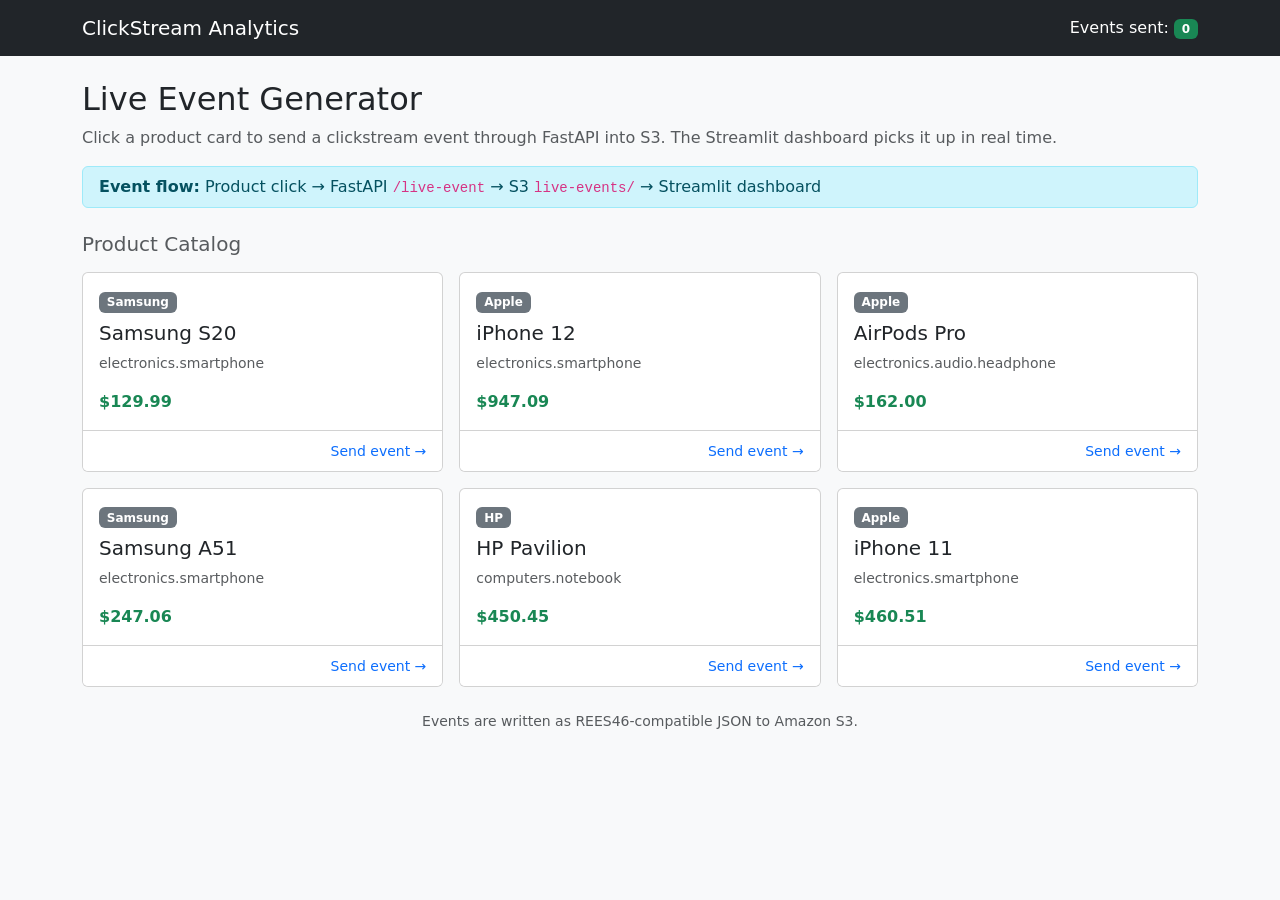
==== commit a4ba5ec5: "refactor: restore standard bootstrap live demo frontend" ====
--- a/index.html
+++ b/index.html
@@ -1,764 +1,169 @@
 <!DOCTYPE html>
 <html lang="en">
 <head>
-    <meta charset="UTF-8" />
-    <meta name="viewport" content="width=device-width, initial-scale=1.0" />
+    <meta charset="UTF-8">
+    <meta name="viewport" content="width=device-width, initial-scale=1.0">
     <title>ClickStream Live Event Demo</title>
+    <link href="https://cdn.jsdelivr.net/npm/bootstrap@5.3.3/dist/css/bootstrap.min.css" rel="stylesheet">
+</head>
+<body class="bg-light">
 
-    <style>
-        :root {
-            --bg-primary: #0b1020;
-            --bg-secondary: #111827;
-            --card-bg: rgba(255, 255, 255, 0.055);
-            --card-bg-hover: rgba(255, 255, 255, 0.095);
-            --border: rgba(255, 255, 255, 0.11);
-            --border-strong: rgba(255, 255, 255, 0.22);
-            --text-primary: #f8fafc;
-            --text-secondary: rgba(248, 250, 252, 0.68);
-            --text-muted: rgba(248, 250, 252, 0.48);
-            --accent-blue: #38bdf8;
-            --accent-purple: #a78bfa;
-            --accent-green: #34d399;
-            --accent-yellow: #fbbf24;
-            --accent-red: #fb7185;
-            --shadow: 0 24px 80px rgba(0, 0, 0, 0.35);
-        }
+    <nav class="navbar navbar-dark bg-dark mb-4">
+        <div class="container">
+            <span class="navbar-brand">ClickStream Analytics</span>
+            <span class="text-white">Events sent: <span class="badge bg-success" id="counter">0</span></span>
+        </div>
+    </nav>
 
-        * {
-            margin: 0;
-            padding: 0;
-            box-sizing: border-box;
-        }
+    <div class="container">
+        <h2>Live Event Generator</h2>
+        <p class="text-muted mb-3">Click a product card to send a clickstream event through FastAPI into S3. The Streamlit dashboard picks it up in real time.</p>
 
-        body {
-            font-family: Inter, ui-sans-serif, system-ui, -apple-system, BlinkMacSystemFont, "Segoe UI", sans-serif;
-            min-height: 100vh;
-            color: var(--text-primary);
-            background:
-                radial-gradient(circle at top left, rgba(56, 189, 248, 0.18), transparent 34%),
-                radial-gradient(circle at top right, rgba(167, 139, 250, 0.16), transparent 30%),
-                linear-gradient(135deg, #090e1a 0%, #111827 55%, #0b1020 100%);
-            overflow-x: hidden;
-        }
-
-        .page-shell {
-            width: min(1180px, calc(100% - 40px));
-            margin: 0 auto;
-            padding: 28px 0 48px;
-        }
-
-        .topbar {
-            display: flex;
-            align-items: center;
-            justify-content: space-between;
-            gap: 16px;
-            margin-bottom: 32px;
-        }
-
-        .brand {
-            display: flex;
-            align-items: center;
-            gap: 12px;
-        }
-
-        .brand-mark {
-            width: 42px;
-            height: 42px;
-            border-radius: 14px;
-            display: grid;
-            place-items: center;
-            background: linear-gradient(135deg, rgba(56, 189, 248, 0.22), rgba(167, 139, 250, 0.22));
-            border: 1px solid var(--border);
-            box-shadow: var(--shadow);
-        }
-
-        .brand-title {
-            font-size: 0.98rem;
-            font-weight: 760;
-            letter-spacing: 0.01em;
-        }
-
-        .brand-subtitle {
-            color: var(--text-muted);
-            font-size: 0.78rem;
-            margin-top: 2px;
-        }
-
-        .counter-card {
-            display: flex;
-            align-items: center;
-            gap: 12px;
-            padding: 12px 16px;
-            border-radius: 999px;
-            background: rgba(255, 255, 255, 0.06);
-            border: 1px solid var(--border);
-            backdrop-filter: blur(12px);
-            box-shadow: 0 12px 35px rgba(0, 0, 0, 0.22);
-        }
-
-        .counter-label {
-            color: var(--text-secondary);
-            font-size: 0.9rem;
-            font-weight: 600;
-        }
-
-        #counter {
-            min-width: 32px;
-            height: 32px;
-            display: inline-grid;
-            place-items: center;
-            border-radius: 50%;
-            color: #020617;
-            background: linear-gradient(135deg, var(--accent-blue), var(--accent-green));
-            font-weight: 850;
-        }
-
-        .hero {
-            display: grid;
-            grid-template-columns: 1.25fr 0.75fr;
-            gap: 22px;
-            align-items: stretch;
-            margin-bottom: 28px;
-        }
-
-        .hero-panel {
-            padding: 34px;
-            border-radius: 28px;
-            background: linear-gradient(135deg, rgba(255, 255, 255, 0.075), rgba(255, 255, 255, 0.035));
-            border: 1px solid var(--border);
-            box-shadow: var(--shadow);
-            backdrop-filter: blur(16px);
-        }
-
-        .eyebrow {
-            display: inline-flex;
-            align-items: center;
-            gap: 8px;
-            color: var(--accent-blue);
-            font-size: 0.83rem;
-            font-weight: 760;
-            letter-spacing: 0.08em;
-            text-transform: uppercase;
-            margin-bottom: 14px;
-        }
-
-        .hero h1 {
-            font-size: clamp(2.1rem, 5vw, 4.2rem);
-            line-height: 0.98;
-            letter-spacing: -0.055em;
-            margin-bottom: 18px;
-        }
-
-        .gradient-text {
-            background: linear-gradient(90deg, #f8fafc 0%, #93c5fd 42%, #c4b5fd 76%, #5eead4 100%);
-            -webkit-background-clip: text;
-            -webkit-text-fill-color: transparent;
-        }
-
-        .hero p {
-            max-width: 760px;
-            color: var(--text-secondary);
-            line-height: 1.65;
-            font-size: 1.03rem;
-        }
-
-        .pipeline-card {
-            padding: 28px;
-            border-radius: 28px;
-            background: rgba(2, 6, 23, 0.42);
-            border: 1px solid var(--border);
-            box-shadow: var(--shadow);
-            backdrop-filter: blur(16px);
-        }
-
-        .pipeline-card h3 {
-            font-size: 1rem;
-            margin-bottom: 18px;
-        }
-
-        .pipeline-step {
-            display: flex;
-            gap: 12px;
-            align-items: center;
-            padding: 12px 0;
-            border-bottom: 1px solid rgba(255, 255, 255, 0.07);
-        }
-
-        .pipeline-step:last-child {
-            border-bottom: none;
-        }
-
-        .step-dot {
-            width: 10px;
-            height: 10px;
-            border-radius: 50%;
-            background: var(--accent-green);
-            box-shadow: 0 0 20px rgba(52, 211, 153, 0.8);
-            flex: 0 0 auto;
-        }
-
-        .step-title {
-            font-weight: 720;
-            font-size: 0.9rem;
-        }
-
-        .step-detail {
-            color: var(--text-muted);
-            font-size: 0.78rem;
-            margin-top: 2px;
-        }
-
-        .section-header {
-            display: flex;
-            align-items: end;
-            justify-content: space-between;
-            gap: 18px;
-            margin: 32px 0 18px;
-        }
-
-        .section-header h2 {
-            font-size: 1.35rem;
-            letter-spacing: -0.02em;
-        }
-
-        .section-header p {
-            color: var(--text-muted);
-            font-size: 0.92rem;
-            margin-top: 6px;
-        }
-
-        .status-pill {
-            display: inline-flex;
-            align-items: center;
-            gap: 8px;
-            padding: 8px 12px;
-            border-radius: 999px;
-            background: rgba(52, 211, 153, 0.12);
-            color: #86efac;
-            border: 1px solid rgba(52, 211, 153, 0.24);
-            font-size: 0.82rem;
-            font-weight: 700;
-            white-space: nowrap;
-        }
-
-        .status-dot {
-            width: 8px;
-            height: 8px;
-            border-radius: 50%;
-            background: #34d399;
-        }
-
-        .grid {
-            display: grid;
-            grid-template-columns: repeat(3, minmax(0, 1fr));
-            gap: 22px;
-        }
-
-        .card {
-            position: relative;
-            overflow: hidden;
-            min-height: 255px;
-            padding: 24px;
-            border-radius: 26px;
-            background: var(--card-bg);
-            border: 1px solid var(--border);
-            cursor: pointer;
-            transition: transform 220ms ease, background 220ms ease, border-color 220ms ease, box-shadow 220ms ease;
-            backdrop-filter: blur(14px);
-        }
-
-        .card:hover {
-            transform: translateY(-7px);
-            background: var(--card-bg-hover);
-            border-color: var(--border-strong);
-            box-shadow: 0 24px 70px rgba(0, 0, 0, 0.34);
-        }
-
-        .card:active {
-            transform: translateY(-2px) scale(0.985);
-        }
-
-        .card::before {
-            content: "";
-            position: absolute;
-            inset: -1px;
-            background: linear-gradient(135deg, rgba(56, 189, 248, 0.18), transparent 40%, rgba(167, 139, 250, 0.15));
-            opacity: 0;
-            transition: opacity 220ms ease;
-            pointer-events: none;
-        }
-
-        .card:hover::before {
-            opacity: 1;
-        }
-
-        .card-content {
-            position: relative;
-            z-index: 1;
-            height: 100%;
-            display: flex;
-            flex-direction: column;
-        }
-
-        .icon-box {
-            width: 58px;
-            height: 58px;
-            border-radius: 18px;
-            display: grid;
-            place-items: center;
-            margin-bottom: 22px;
-            background: rgba(255, 255, 255, 0.075);
-            border: 1px solid rgba(255, 255, 255, 0.09);
-        }
-
-        .product-meta {
-            display: flex;
-            justify-content: space-between;
-            align-items: start;
-            gap: 14px;
-            margin-bottom: 10px;
-        }
-
-        .product-name {
-            font-size: 1.2rem;
-            font-weight: 780;
-            letter-spacing: -0.02em;
-        }
-
-        .price {
-            color: var(--accent-green);
-            font-weight: 820;
-            font-size: 1.05rem;
-            white-space: nowrap;
-        }
-
-        .category {
-            color: var(--text-muted);
-            font-size: 0.88rem;
-            margin-bottom: 18px;
-        }
-
-        .card-footer {
-            margin-top: auto;
-            display: flex;
-            align-items: center;
-            justify-content: space-between;
-            gap: 12px;
-            padding-top: 18px;
-            border-top: 1px solid rgba(255, 255, 255, 0.07);
-        }
-
-        .brand-tag {
-            padding: 6px 10px;
-            border-radius: 999px;
-            background: rgba(255, 255, 255, 0.07);
-            color: var(--text-secondary);
-            font-size: 0.78rem;
-            font-weight: 700;
-            text-transform: capitalize;
-        }
-
-        .send-label {
-            color: var(--accent-blue);
-            font-size: 0.82rem;
-            font-weight: 740;
-        }
-
-        .toast {
-            position: fixed;
-            left: 50%;
-            bottom: 30px;
-            transform: translateX(-50%) translateY(18px);
-            opacity: 0;
-            pointer-events: none;
-            display: flex;
-            align-items: center;
-            gap: 12px;
-            min-width: 280px;
-            padding: 14px 18px;
-            border-radius: 18px;
-            background: rgba(15, 23, 42, 0.92);
-            color: var(--text-primary);
-            border: 1px solid rgba(52, 211, 153, 0.32);
-            box-shadow: 0 25px 80px rgba(0, 0, 0, 0.42);
-            backdrop-filter: blur(16px);
-            z-index: 1000;
-            transition: opacity 180ms ease, transform 180ms ease;
-        }
-
-        .toast.show {
-            opacity: 1;
-            transform: translateX(-50%) translateY(0);
-        }
-
-        .toast-icon {
-            width: 34px;
-            height: 34px;
-            border-radius: 12px;
-            display: grid;
-            place-items: center;
-            background: rgba(52, 211, 153, 0.14);
-        }
-
-        .toast-title {
-            font-weight: 800;
-            font-size: 0.92rem;
-        }
-
-        .toast-subtitle {
-            color: var(--text-muted);
-            font-size: 0.78rem;
-            margin-top: 2px;
-        }
-
-        .footer {
-            margin-top: 34px;
-            padding: 18px;
-            color: var(--text-muted);
-            text-align: center;
-            font-size: 0.86rem;
-        }
-
-        svg {
-            display: block;
-        }
-
-        @media (max-width: 920px) {
-            .hero {
-                grid-template-columns: 1fr;
-            }
-
-            .grid {
-                grid-template-columns: repeat(2, minmax(0, 1fr));
-            }
-        }
-
-        @media (max-width: 620px) {
-            .page-shell {
-                width: min(100% - 28px, 1180px);
-                padding-top: 18px;
-            }
-
-            .topbar {
-                align-items: flex-start;
-                flex-direction: column;
-            }
-
-            .counter-card {
-                width: 100%;
-                justify-content: space-between;
-                border-radius: 18px;
-            }
-
-            .hero-panel,
-            .pipeline-card {
-                padding: 24px;
-                border-radius: 22px;
-            }
-
-            .grid {
-                grid-template-columns: 1fr;
-            }
-
-            .section-header {
-                align-items: flex-start;
-                flex-direction: column;
-            }
-        }
-    </style>
-</head>
-
-<body>
-    <main class="page-shell">
-        <nav class="topbar">
-            <div class="brand">
-                <div class="brand-mark">
-                    <svg width="23" height="23" viewBox="0 0 24 24" fill="none">
-                        <path d="M4 13h4l2-6 4 12 2-6h4" stroke="#38bdf8" stroke-width="2.2" stroke-linecap="round" stroke-linejoin="round"/>
-                    </svg>
-                </div>
-                <div>
-                    <div class="brand-title">ClickStream Analytics</div>
-                    <div class="brand-subtitle">Live event generator for lakehouse demo</div>
-                </div>
-            </div>
-
-            <div class="counter-card">
-                <span class="counter-label">Live S3 Events</span>
-                <span id="counter">0</span>
-            </div>
-        </nav>
-
-        <section class="hero">
-            <div class="hero-panel">
-                <div class="eyebrow">
-                    <svg width="16" height="16" viewBox="0 0 24 24" fill="none">
-                        <circle cx="12" cy="12" r="8" stroke="#38bdf8" stroke-width="2"/>
-                        <circle cx="12" cy="12" r="3" fill="#38bdf8"/>
-                    </svg>
-                    Live Clickstream Simulation
-                </div>
-
-                <h1>
-                    Generate live product events for the
-                    <span class="gradient-text">lakehouse dashboard</span>
-                </h1>
-
-                <p>
-                    Click any product card to emit a REES46-compatible event through FastAPI.
-                    The event is written to Amazon S3 under the live-events prefix and can be
-                    visualized in Streamlit as a real-time overlay on top of the historical baseline.
-                </p>
-            </div>
-
-            <aside class="pipeline-card">
-                <h3>Event flow</h3>
-
-                <div class="pipeline-step">
-                    <span class="step-dot"></span>
-                    <div>
-                        <div class="step-title">Product click</div>
-                        <div class="step-detail">Browser creates a clickstream event</div>
-                    </div>
-                </div>
-
-                <div class="pipeline-step">
-                    <span class="step-dot"></span>
-                    <div>
-                        <div class="step-title">FastAPI ingestion</div>
-                        <div class="step-detail">Event sent to /live-event endpoint</div>
-                    </div>
-                </div>
-
-                <div class="pipeline-step">
-                    <span class="step-dot"></span>
-                    <div>
-                        <div class="step-title">S3 live-events</div>
-                        <div class="step-detail">JSON event written to cloud storage</div>
-                    </div>
-                </div>
-
-                <div class="pipeline-step">
-                    <span class="step-dot"></span>
-                    <div>
-                        <div class="step-title">Streamlit dashboard</div>
-                        <div class="step-detail">Live feed refreshes from S3</div>
-                    </div>
-                </div>
-            </aside>
-        </section>
-
-        <div class="section-header">
-            <div>
-                <h2>Demo product catalog</h2>
-                <p>Each card maps to a product ID, category, brand, price, user ID, and session ID.</p>
-            </div>
-
-            <div class="status-pill">
-                <span class="status-dot"></span>
-                API URL configurable
-            </div>
+        <div class="alert alert-info py-2 mb-4" role="alert">
+            <strong>Event flow:</strong> Product click → FastAPI <code>/live-event</code> → S3 <code>live-events/</code> → Streamlit dashboard
         </div>
 
-        <section class="grid">
-            <div class="card" data-product-id="1004856" data-category="electronics.smartphone" data-brand="samsung" data-price="129.99">
-                <div class="card-content">
-                    <div class="icon-box">
-                        <svg width="32" height="32" viewBox="0 0 24 24" fill="none">
-                            <rect x="7" y="2.8" width="10" height="18.4" rx="2.4" stroke="#38bdf8" stroke-width="1.8"/>
-                            <path d="M10 18h4" stroke="#38bdf8" stroke-width="1.8" stroke-linecap="round"/>
-                        </svg>
+        <h5 class="text-muted mb-3">Product Catalog</h5>
+
+        <div class="row g-3 mb-4">
+            <div class="col-md-4">
+                <div class="card h-100 product-card" data-product-id="1004856" data-category="electronics.smartphone" data-brand="samsung" data-price="129.99" style="cursor:pointer;">
+                    <div class="card-body">
+                        <span class="badge bg-secondary mb-2">Samsung</span>
+                        <h5 class="card-title">Samsung S20</h5>
+                        <p class="card-text text-muted small">electronics.smartphone</p>
+                        <p class="text-success fw-bold mb-0">$129.99</p>
                     </div>
-                    <div class="product-meta">
-                        <h2 class="product-name">Samsung S20</h2>
-                        <div class="price">$129.99</div>
-                    </div>
-                    <p class="category">electronics.smartphone</p>
-                    <div class="card-footer">
-                        <span class="brand-tag">samsung</span>
-                        <span class="send-label">Send event</span>
+                    <div class="card-footer bg-white text-end">
+                        <small class="text-primary">Send event →</small>
                     </div>
                 </div>
             </div>
 
-            <div class="card" data-product-id="1005115" data-category="electronics.smartphone" data-brand="apple" data-price="947.09">
-                <div class="card-content">
-                    <div class="icon-box">
-                        <svg width="32" height="32" viewBox="0 0 24 24" fill="none">
-                            <rect x="7" y="2.8" width="10" height="18.4" rx="2.4" stroke="#a78bfa" stroke-width="1.8"/>
-                            <path d="M10 18h4" stroke="#a78bfa" stroke-width="1.8" stroke-linecap="round"/>
-                            <path d="M13 5h-2" stroke="#a78bfa" stroke-width="1.6" stroke-linecap="round"/>
-                        </svg>
+            <div class="col-md-4">
+                <div class="card h-100 product-card" data-product-id="1005115" data-category="electronics.smartphone" data-brand="apple" data-price="947.09" style="cursor:pointer;">
+                    <div class="card-body">
+                        <span class="badge bg-secondary mb-2">Apple</span>
+                        <h5 class="card-title">iPhone 12</h5>
+                        <p class="card-text text-muted small">electronics.smartphone</p>
+                        <p class="text-success fw-bold mb-0">$947.09</p>
                     </div>
-                    <div class="product-meta">
-                        <h2 class="product-name">iPhone 12</h2>
-                        <div class="price">$947.09</div>
-                    </div>
-                    <p class="category">electronics.smartphone</p>
-                    <div class="card-footer">
-                        <span class="brand-tag">apple</span>
-                        <span class="send-label">Send event</span>
+                    <div class="card-footer bg-white text-end">
+                        <small class="text-primary">Send event →</small>
                     </div>
                 </div>
             </div>
 
-            <div class="card" data-product-id="4804056" data-category="electronics.audio.headphone" data-brand="apple" data-price="162.00">
-                <div class="card-content">
-                    <div class="icon-box">
-                        <svg width="32" height="32" viewBox="0 0 24 24" fill="none">
-                            <path d="M5 13v-1a7 7 0 0 1 14 0v1" stroke="#34d399" stroke-width="1.9" stroke-linecap="round"/>
-                            <rect x="3.8" y="12.5" width="4" height="7" rx="1.6" stroke="#34d399" stroke-width="1.8"/>
-                            <rect x="16.2" y="12.5" width="4" height="7" rx="1.6" stroke="#34d399" stroke-width="1.8"/>
-                        </svg>
+            <div class="col-md-4">
+                <div class="card h-100 product-card" data-product-id="4804056" data-category="electronics.audio.headphone" data-brand="apple" data-price="162.00" style="cursor:pointer;">
+                    <div class="card-body">
+                        <span class="badge bg-secondary mb-2">Apple</span>
+                        <h5 class="card-title">AirPods Pro</h5>
+                        <p class="card-text text-muted small">electronics.audio.headphone</p>
+                        <p class="text-success fw-bold mb-0">$162.00</p>
                     </div>
-                    <div class="product-meta">
-                        <h2 class="product-name">AirPods Pro</h2>
-                        <div class="price">$162.00</div>
-                    </div>
-                    <p class="category">electronics.audio.headphone</p>
-                    <div class="card-footer">
-                        <span class="brand-tag">apple</span>
-                        <span class="send-label">Send event</span>
+                    <div class="card-footer bg-white text-end">
+                        <small class="text-primary">Send event →</small>
                     </div>
                 </div>
             </div>
 
-            <div class="card" data-product-id="1004767" data-category="electronics.smartphone" data-brand="samsung" data-price="247.06">
-                <div class="card-content">
-                    <div class="icon-box">
-                        <svg width="32" height="32" viewBox="0 0 24 24" fill="none">
-                            <rect x="7" y="2.8" width="10" height="18.4" rx="2.4" stroke="#60a5fa" stroke-width="1.8"/>
-                            <path d="M10 18h4" stroke="#60a5fa" stroke-width="1.8" stroke-linecap="round"/>
-                        </svg>
+            <div class="col-md-4">
+                <div class="card h-100 product-card" data-product-id="1004767" data-category="electronics.smartphone" data-brand="samsung" data-price="247.06" style="cursor:pointer;">
+                    <div class="card-body">
+                        <span class="badge bg-secondary mb-2">Samsung</span>
+                        <h5 class="card-title">Samsung A51</h5>
+                        <p class="card-text text-muted small">electronics.smartphone</p>
+                        <p class="text-success fw-bold mb-0">$247.06</p>
                     </div>
-                    <div class="product-meta">
-                        <h2 class="product-name">Samsung A51</h2>
-                        <div class="price">$247.06</div>
-                    </div>
-                    <p class="category">electronics.smartphone</p>
-                    <div class="card-footer">
-                        <span class="brand-tag">samsung</span>
-                        <span class="send-label">Send event</span>
+                    <div class="card-footer bg-white text-end">
+                        <small class="text-primary">Send event →</small>
                     </div>
                 </div>
             </div>
 
-            <div class="card" data-product-id="1307073" data-category="computers.notebook" data-brand="hp" data-price="450.45">
-                <div class="card-content">
-                    <div class="icon-box">
-                        <svg width="32" height="32" viewBox="0 0 24 24" fill="none">
-                            <rect x="5" y="4" width="14" height="10" rx="1.8" stroke="#fbbf24" stroke-width="1.8"/>
-                            <path d="M3.5 18h17" stroke="#fbbf24" stroke-width="1.8" stroke-linecap="round"/>
-                            <path d="M8 14l-1 4M16 14l1 4" stroke="#fbbf24" stroke-width="1.8" stroke-linecap="round"/>
-                        </svg>
+            <div class="col-md-4">
+                <div class="card h-100 product-card" data-product-id="1307073" data-category="computers.notebook" data-brand="hp" data-price="450.45" style="cursor:pointer;">
+                    <div class="card-body">
+                        <span class="badge bg-secondary mb-2">HP</span>
+                        <h5 class="card-title">HP Pavilion</h5>
+                        <p class="card-text text-muted small">computers.notebook</p>
+                        <p class="text-success fw-bold mb-0">$450.45</p>
                     </div>
-                    <div class="product-meta">
-                        <h2 class="product-name">HP Pavilion</h2>
-                        <div class="price">$450.45</div>
-                    </div>
-                    <p class="category">computers.notebook</p>
-                    <div class="card-footer">
-                        <span class="brand-tag">hp</span>
-                        <span class="send-label">Send event</span>
+                    <div class="card-footer bg-white text-end">
+                        <small class="text-primary">Send event →</small>
                     </div>
                 </div>
             </div>
 
-            <div class="card" data-product-id="1002544" data-category="electronics.smartphone" data-brand="apple" data-price="460.51">
-                <div class="card-content">
-                    <div class="icon-box">
-                        <svg width="32" height="32" viewBox="0 0 24 24" fill="none">
-                            <rect x="7" y="2.8" width="10" height="18.4" rx="2.4" stroke="#c084fc" stroke-width="1.8"/>
-                            <path d="M10 18h4" stroke="#c084fc" stroke-width="1.8" stroke-linecap="round"/>
-                            <path d="M13 5h-2" stroke="#c084fc" stroke-width="1.6" stroke-linecap="round"/>
-                        </svg>
+            <div class="col-md-4">
+                <div class="card h-100 product-card" data-product-id="1002544" data-category="electronics.smartphone" data-brand="apple" data-price="460.51" style="cursor:pointer;">
+                    <div class="card-body">
+                        <span class="badge bg-secondary mb-2">Apple</span>
+                        <h5 class="card-title">iPhone 11</h5>
+                        <p class="card-text text-muted small">electronics.smartphone</p>
+                        <p class="text-success fw-bold mb-0">$460.51</p>
                     </div>
-                    <div class="product-meta">
-                        <h2 class="product-name">iPhone 11</h2>
-                        <div class="price">$460.51</div>
-                    </div>
-                    <p class="category">electronics.smartphone</p>
-                    <div class="card-footer">
-                        <span class="brand-tag">apple</span>
-                        <span class="send-label">Send event</span>
+                    <div class="card-footer bg-white text-end">
+                        <small class="text-primary">Send event →</small>
                     </div>
                 </div>
             </div>
-        </section>
+        </div>
 
-        <div class="footer">
-            Events are emitted as REES46-compatible JSON and written to Amazon S3 for live dashboard monitoring.
-        </div>
-    </main>
+        <p class="text-center text-muted small">Events are written as REES46-compatible JSON to Amazon S3.</p>
+    </div>
 
-    <div class="toast" id="toast">
-        <div class="toast-icon">
-            <svg width="18" height="18" viewBox="0 0 24 24" fill="none">
-                <path d="M5 12.5l4 4L19 6.5" stroke="#34d399" stroke-width="2.4" stroke-linecap="round" stroke-linejoin="round"/>
-            </svg>
-        </div>
-        <div>
-            <div class="toast-title">Event ingested successfully</div>
-            <div class="toast-subtitle">Written to S3 live-events prefix</div>
+    <!-- Toast -->
+    <div class="position-fixed bottom-0 end-0 p-3" style="z-index:11">
+        <div id="toast" class="toast align-items-center text-bg-success border-0" role="alert">
+            <div class="d-flex">
+                <div class="toast-body">Event ingested → written to S3</div>
+                <button type="button" class="btn-close btn-close-white me-2 m-auto" data-bs-dismiss="toast"></button>
+            </div>
         </div>
     </div>
 
+    <script src="https://cdn.jsdelivr.net/npm/bootstrap@5.3.3/dist/js/bootstrap.bundle.min.js"></script>
     <script>
         const API_BASE_URL = "https://YOUR_NGROK_OR_API_URL";
         const API_URL = `${API_BASE_URL}/live-event`;
-
         const userId = "demo_user_" + Math.random().toString(36).substring(2, 7);
         const sessionId = "demo_session_" + Math.random().toString(36).substring(2, 8);
         let eventCount = 0;
-
-        const toast = document.getElementById("toast");
+        const toastEl = new bootstrap.Toast(document.getElementById("toast"), { delay: 2000 });
         const counter = document.getElementById("counter");
 
-        function showToast() {
-            toast.classList.add("show");
-            setTimeout(() => {
-                toast.classList.remove("show");
-            }, 2200);
-        }
-
         async function sendEvent(card) {
-            const event = {
+            const payload = {
                 event_type: "view",
                 product_id: card.dataset.productId,
                 category_code: card.dataset.category,
                 brand: card.dataset.brand,
                 price: parseFloat(card.dataset.price),
                 user_id: userId,
-                session_id: sessionId,
-                source: "github_pages_demo"
+                session_id: sessionId
             };
 
             try {
-                const response = await fetch(API_URL, {
+                const res = await fetch(API_URL, {
                     method: "POST",
-                    headers: {
-                        "Content-Type": "application/json",
-                        "ngrok-skip-browser-warning": "true"
-                    },
-                    body: JSON.stringify(event)
+                    headers: { "Content-Type": "application/json", "ngrok-skip-browser-warning": "true" },
+                    body: JSON.stringify(payload)
                 });
-
-                if (response.ok) {
-                    eventCount += 1;
+                if (res.ok) {
+                    eventCount++;
                     counter.textContent = eventCount;
-                    showToast();
+                    toastEl.show();
                 } else {
-                    const errorText = await response.text();
-                    console.error("API Error:", response.status, errorText);
-                    alert("API Error: " + response.status + ". Update API_BASE_URL and confirm the server/tunnel are running.");
+                    alert("API error: " + res.status);
                 }
             } catch (err) {
-                console.error("Connection Error:", err);
-                alert("Could not connect to FastAPI. Update API_BASE_URL and confirm the server/tunnel are running.");
+                alert("Could not connect to FastAPI. Check that EC2 and ngrok are running.");
             }
         }
 
-        document.querySelectorAll(".card").forEach((card) => {
+        document.querySelectorAll(".product-card").forEach(card => {
             card.addEventListener("click", () => sendEvent(card));
         });
     </script>
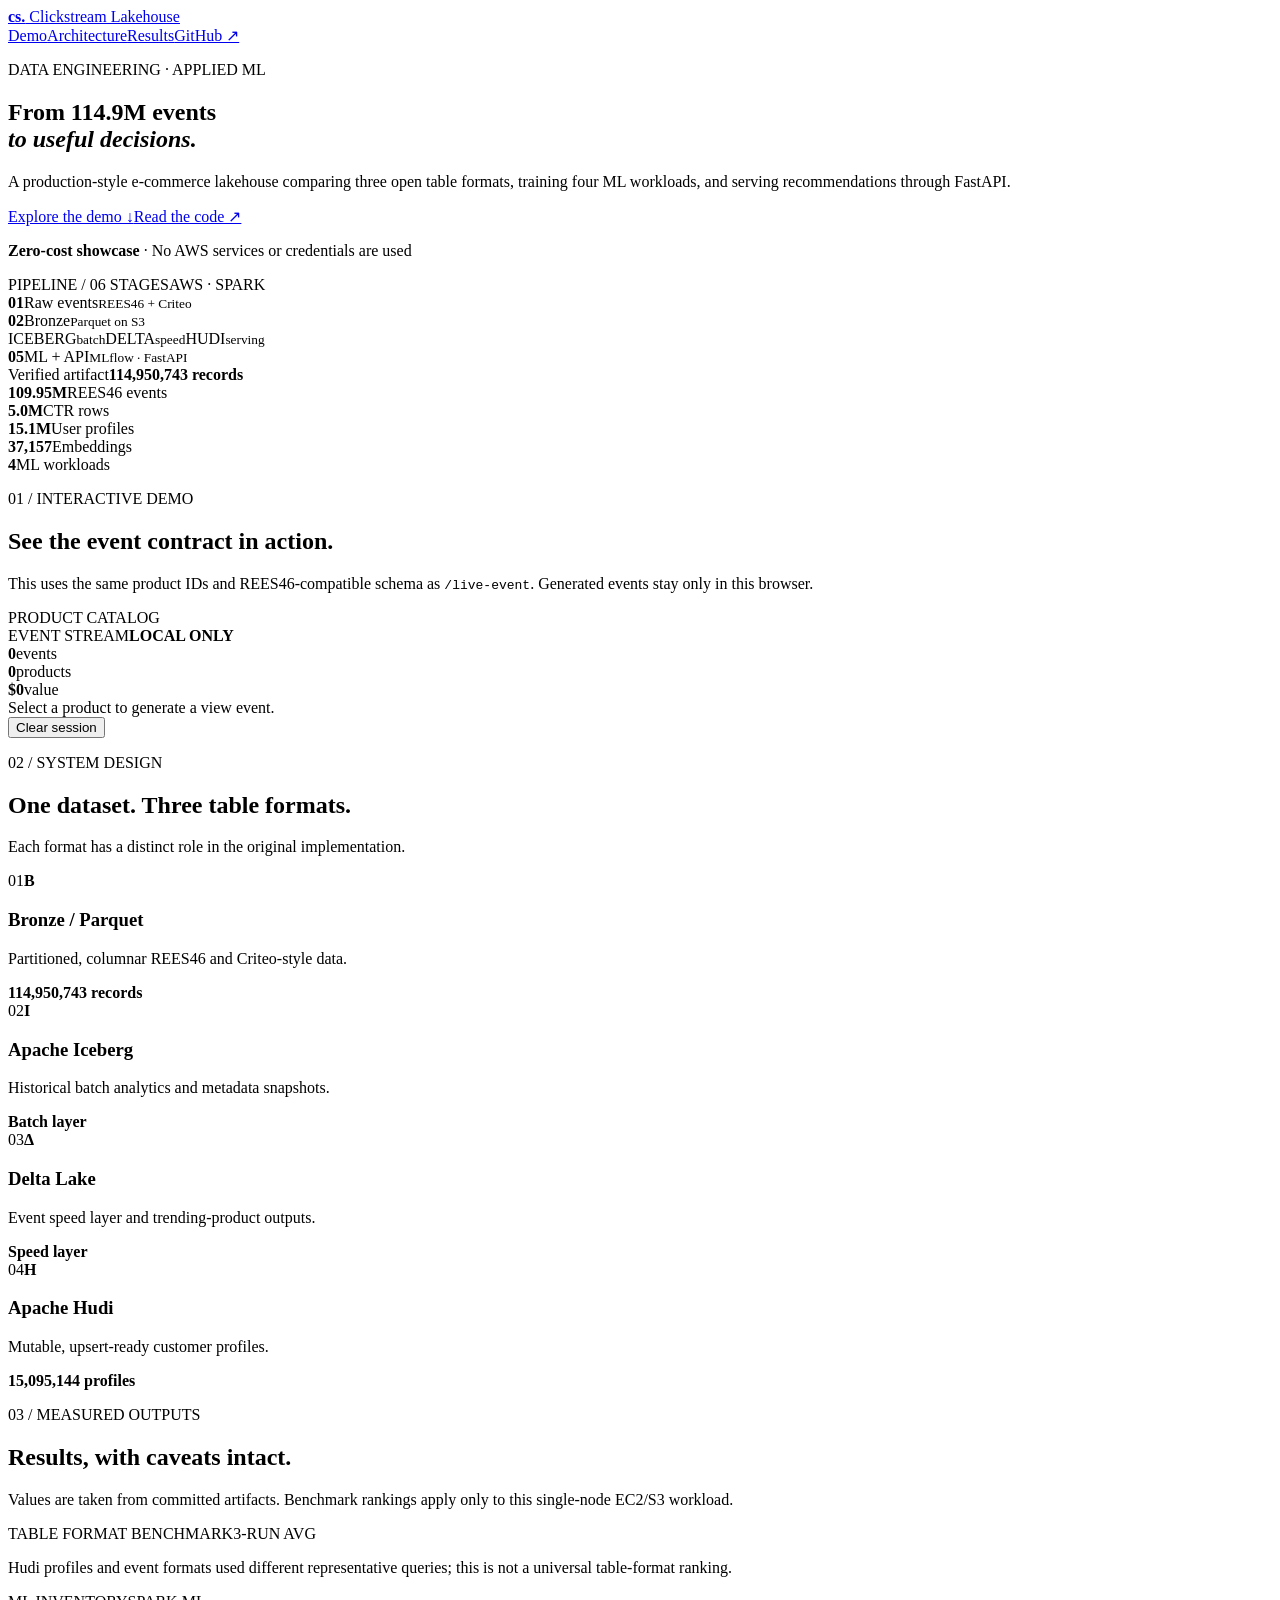
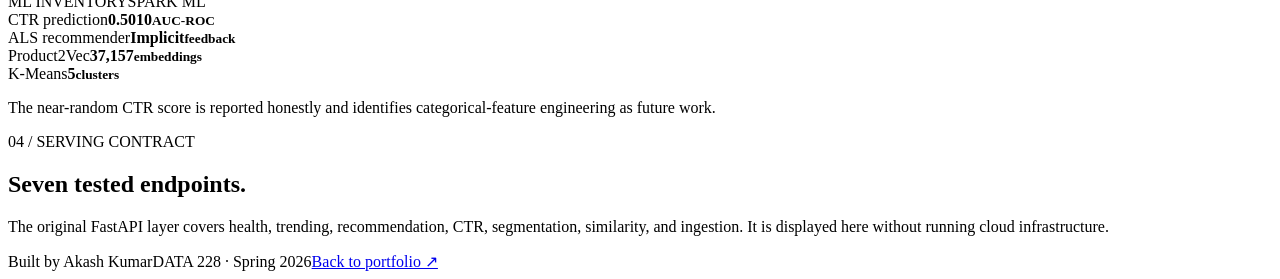
==== commit 67826b64: "Refresh static clickstream demo UI" ====
--- a/index.html
+++ b/index.html
@@ -1,171 +1,9 @@
-<!DOCTYPE html>
-<html lang="en">
-<head>
-    <meta charset="UTF-8">
-    <meta name="viewport" content="width=device-width, initial-scale=1.0">
-    <title>ClickStream Live Event Demo</title>
-    <link href="https://cdn.jsdelivr.net/npm/bootstrap@5.3.3/dist/css/bootstrap.min.css" rel="stylesheet">
-</head>
-<body class="bg-light">
-
-    <nav class="navbar navbar-dark bg-dark mb-4">
-        <div class="container">
-            <span class="navbar-brand">ClickStream Analytics</span>
-            <span class="text-white">Events sent: <span class="badge bg-success" id="counter">0</span></span>
-        </div>
-    </nav>
-
-    <div class="container">
-        <h2>Live Event Generator</h2>
-        <p class="text-muted mb-3">Click a product card to send a clickstream event through FastAPI into S3. The Streamlit dashboard picks it up in real time.</p>
-
-        <div class="alert alert-info py-2 mb-4" role="alert">
-            <strong>Event flow:</strong> Product click → FastAPI <code>/live-event</code> → S3 <code>live-events/</code> → Streamlit dashboard
-        </div>
-
-        <h5 class="text-muted mb-3">Product Catalog</h5>
-
-        <div class="row g-3 mb-4">
-            <div class="col-md-4">
-                <div class="card h-100 product-card" data-product-id="1004856" data-category="electronics.smartphone" data-brand="samsung" data-price="129.99" style="cursor:pointer;">
-                    <div class="card-body">
-                        <span class="badge bg-secondary mb-2">Samsung</span>
-                        <h5 class="card-title">Samsung S20</h5>
-                        <p class="card-text text-muted small">electronics.smartphone</p>
-                        <p class="text-success fw-bold mb-0">$129.99</p>
-                    </div>
-                    <div class="card-footer bg-white text-end">
-                        <small class="text-primary">Send event →</small>
-                    </div>
-                </div>
-            </div>
-
-            <div class="col-md-4">
-                <div class="card h-100 product-card" data-product-id="1005115" data-category="electronics.smartphone" data-brand="apple" data-price="947.09" style="cursor:pointer;">
-                    <div class="card-body">
-                        <span class="badge bg-secondary mb-2">Apple</span>
-                        <h5 class="card-title">iPhone 12</h5>
-                        <p class="card-text text-muted small">electronics.smartphone</p>
-                        <p class="text-success fw-bold mb-0">$947.09</p>
-                    </div>
-                    <div class="card-footer bg-white text-end">
-                        <small class="text-primary">Send event →</small>
-                    </div>
-                </div>
-            </div>
-
-            <div class="col-md-4">
-                <div class="card h-100 product-card" data-product-id="4804056" data-category="electronics.audio.headphone" data-brand="apple" data-price="162.00" style="cursor:pointer;">
-                    <div class="card-body">
-                        <span class="badge bg-secondary mb-2">Apple</span>
-                        <h5 class="card-title">AirPods Pro</h5>
-                        <p class="card-text text-muted small">electronics.audio.headphone</p>
-                        <p class="text-success fw-bold mb-0">$162.00</p>
-                    </div>
-                    <div class="card-footer bg-white text-end">
-                        <small class="text-primary">Send event →</small>
-                    </div>
-                </div>
-            </div>
-
-            <div class="col-md-4">
-                <div class="card h-100 product-card" data-product-id="1004767" data-category="electronics.smartphone" data-brand="samsung" data-price="247.06" style="cursor:pointer;">
-                    <div class="card-body">
-                        <span class="badge bg-secondary mb-2">Samsung</span>
-                        <h5 class="card-title">Samsung A51</h5>
-                        <p class="card-text text-muted small">electronics.smartphone</p>
-                        <p class="text-success fw-bold mb-0">$247.06</p>
-                    </div>
-                    <div class="card-footer bg-white text-end">
-                        <small class="text-primary">Send event →</small>
-                    </div>
-                </div>
-            </div>
-
-            <div class="col-md-4">
-                <div class="card h-100 product-card" data-product-id="1307073" data-category="computers.notebook" data-brand="hp" data-price="450.45" style="cursor:pointer;">
-                    <div class="card-body">
-                        <span class="badge bg-secondary mb-2">HP</span>
-                        <h5 class="card-title">HP Pavilion</h5>
-                        <p class="card-text text-muted small">computers.notebook</p>
-                        <p class="text-success fw-bold mb-0">$450.45</p>
-                    </div>
-                    <div class="card-footer bg-white text-end">
-                        <small class="text-primary">Send event →</small>
-                    </div>
-                </div>
-            </div>
-
-            <div class="col-md-4">
-                <div class="card h-100 product-card" data-product-id="1002544" data-category="electronics.smartphone" data-brand="apple" data-price="460.51" style="cursor:pointer;">
-                    <div class="card-body">
-                        <span class="badge bg-secondary mb-2">Apple</span>
-                        <h5 class="card-title">iPhone 11</h5>
-                        <p class="card-text text-muted small">electronics.smartphone</p>
-                        <p class="text-success fw-bold mb-0">$460.51</p>
-                    </div>
-                    <div class="card-footer bg-white text-end">
-                        <small class="text-primary">Send event →</small>
-                    </div>
-                </div>
-            </div>
-        </div>
-
-        <p class="text-center text-muted small">Events are written as REES46-compatible JSON to Amazon S3.</p>
-    </div>
-
-    <!-- Toast -->
-    <div class="position-fixed bottom-0 end-0 p-3" style="z-index:11">
-        <div id="toast" class="toast align-items-center text-bg-success border-0" role="alert">
-            <div class="d-flex">
-                <div class="toast-body">Event ingested → written to S3</div>
-                <button type="button" class="btn-close btn-close-white me-2 m-auto" data-bs-dismiss="toast"></button>
-            </div>
-        </div>
-    </div>
-
-    <script src="https://cdn.jsdelivr.net/npm/bootstrap@5.3.3/dist/js/bootstrap.bundle.min.js"></script>
-    <script>
-        const API_BASE_URL = "https://YOUR_NGROK_OR_API_URL";
-        const API_URL = `${API_BASE_URL}/live-event`;
-        const userId = "demo_user_" + Math.random().toString(36).substring(2, 7);
-        const sessionId = "demo_session_" + Math.random().toString(36).substring(2, 8);
-        let eventCount = 0;
-        const toastEl = new bootstrap.Toast(document.getElementById("toast"), { delay: 2000 });
-        const counter = document.getElementById("counter");
-
-        async function sendEvent(card) {
-            const payload = {
-                event_type: "view",
-                product_id: card.dataset.productId,
-                category_code: card.dataset.category,
-                brand: card.dataset.brand,
-                price: parseFloat(card.dataset.price),
-                user_id: userId,
-                session_id: sessionId
-            };
-
-            try {
-                const res = await fetch(API_URL, {
-                    method: "POST",
-                    headers: { "Content-Type": "application/json", "ngrok-skip-browser-warning": "true" },
-                    body: JSON.stringify(payload)
-                });
-                if (res.ok) {
-                    eventCount++;
-                    counter.textContent = eventCount;
-                    toastEl.show();
-                } else {
-                    alert("API error: " + res.status);
-                }
-            } catch (err) {
-                alert("Could not connect to FastAPI. Check that EC2 and ngrok are running.");
-            }
-        }
-
-        document.querySelectorAll(".product-card").forEach(card => {
-            card.addEventListener("click", () => sendEvent(card));
-        });
-    </script>
-</body>
-</html>
+<!doctype html><html lang="en"><head><meta charset="utf-8"><meta name="viewport" content="width=device-width,initial-scale=1"><meta name="description" content="Interactive demonstration of a 114.9M-record clickstream lakehouse."><title>Clickstream Lakehouse · Akash Kumar</title><link rel="preconnect" href="https://fonts.googleapis.com"><link rel="preconnect" href="https://fonts.gstatic.com" crossorigin><link href="https://fonts.googleapis.com/css2?family=DM+Mono:wght@400;500&family=Manrope:wght@400;600;700;800&display=swap" rel="stylesheet"><link rel="stylesheet" href="styles.css?v=1"></head><body>
+<header><a class="brand" href="#top"><b>cs.</b> Clickstream Lakehouse</a><nav><a href="#demo">Demo</a><a href="#architecture">Architecture</a><a href="#results">Results</a><a href="https://github.com/Akashkumarsenthil/ClickStream-analytics" target="_blank" rel="noreferrer">GitHub ↗</a></nav></header>
+<main id="top"><section class="hero wrap"><div><p class="eyebrow">DATA ENGINEERING · APPLIED ML</p><h1>From 114.9M events<br><em>to useful decisions.</em></h1><p class="lede">A production-style e-commerce lakehouse comparing three open table formats, training four ML workloads, and serving recommendations through FastAPI.</p><div class="actions"><a class="button primary" href="#demo">Explore the demo ↓</a><a class="button secondary" href="https://github.com/Akashkumarsenthil/ClickStream-analytics" target="_blank" rel="noreferrer">Read the code ↗</a></div><p class="safe"><i></i><b>Zero-cost showcase</b> · No AWS services or credentials are used</p></div><div class="pipeline"><div class="panel-title"><span>PIPELINE / 06 STAGES</span><span>AWS · SPARK</span></div><div class="stage"><b>01</b><span>Raw events<small>REES46 + Criteo</small></span></div><i></i><div class="stage"><b>02</b><span>Bronze<small>Parquet on S3</small></span></div><i></i><div class="formats"><span>ICEBERG<small>batch</small></span><span>DELTA<small>speed</small></span><span>HUDI<small>serving</small></span></div><i></i><div class="stage"><b>05</b><span>ML + API<small>MLflow · FastAPI</small></span></div><div class="panel-foot"><span>Verified artifact</span><b>114,950,743 records</b></div></div></section>
+<section class="metrics"><div><b>109.95M</b><span>REES46 events</span></div><div><b>5.0M</b><span>CTR rows</span></div><div><b>15.1M</b><span>User profiles</span></div><div><b>37,157</b><span>Embeddings</span></div><div><b>4</b><span>ML workloads</span></div></section>
+<section id="demo" class="section wrap"><div class="heading"><div><p class="eyebrow">01 / INTERACTIVE DEMO</p><h2>See the event contract in action.</h2></div><p>This uses the same product IDs and REES46-compatible schema as <code>/live-event</code>. Generated events stay only in this browser.</p></div><div class="demo"><div class="catalog card"><div class="card-title"><span>PRODUCT CATALOG</span><span id="session"></span></div><div id="products" class="products"></div></div><aside class="console"><div class="console-title"><span>EVENT STREAM</span><b>LOCAL ONLY</b></div><div class="stats"><div><b id="count">0</b><span>events</span></div><div><b id="unique">0</b><span>products</span></div><div><b id="value">$0</b><span>value</span></div></div><div id="empty" class="empty">Select a product to generate a view event.</div><pre id="payload" hidden></pre><div id="feed"></div><button id="clear">Clear session</button></aside></div></section>
+<section id="architecture" class="dark section"><div class="wrap"><div class="heading"><div><p class="eyebrow">02 / SYSTEM DESIGN</p><h2>One dataset. Three table formats.</h2></div><p>Each format has a distinct role in the original implementation.</p></div><div class="layers"><article><span>01</span><b>B</b><h3>Bronze / Parquet</h3><p>Partitioned, columnar REES46 and Criteo-style data.</p><strong>114,950,743 records</strong></article><article><span>02</span><b>I</b><h3>Apache Iceberg</h3><p>Historical batch analytics and metadata snapshots.</p><strong>Batch layer</strong></article><article><span>03</span><b>Δ</b><h3>Delta Lake</h3><p>Event speed layer and trending-product outputs.</p><strong>Speed layer</strong></article><article><span>04</span><b>H</b><h3>Apache Hudi</h3><p>Mutable, upsert-ready customer profiles.</p><strong>15,095,144 profiles</strong></article></div></div></section>
+<section id="results" class="section wrap"><div class="heading"><div><p class="eyebrow">03 / MEASURED OUTPUTS</p><h2>Results, with caveats intact.</h2></div><p>Values are taken from committed artifacts. Benchmark rankings apply only to this single-node EC2/S3 workload.</p></div><div class="results"><div class="card"><div class="card-title"><span>TABLE FORMAT BENCHMARK</span><span>3-RUN AVG</span></div><div id="bench"></div><p class="note">Hudi profiles and event formats used different representative queries; this is not a universal table-format ranking.</p></div><div class="card"><div class="card-title"><span>ML INVENTORY</span><span>SPARK ML</span></div><div class="models"><div><span>CTR prediction</span><b>0.5010<small>AUC-ROC</small></b></div><div><span>ALS recommender</span><b>Implicit<small>feedback</small></b></div><div><span>Product2Vec</span><b>37,157<small>embeddings</small></b></div><div><span>K-Means</span><b>5<small>clusters</small></b></div></div><p class="note">The near-random CTR score is reported honestly and identifies categorical-feature engineering as future work.</p></div></div></section>
+<section class="api section"><div class="wrap api-grid"><div><p class="eyebrow">04 / SERVING CONTRACT</p><h2>Seven tested endpoints.</h2><p>The original FastAPI layer covers health, trending, recommendation, CTR, segmentation, similarity, and ingestion. It is displayed here without running cloud infrastructure.</p></div><div id="endpoints"></div></div></section></main>
+<footer><div class="wrap"><span>Built by Akash Kumar</span><span>DATA 228 · Spring 2026</span><a href="https://akashkumarsenthil.github.io/portfolio/">Back to portfolio ↗</a></div></footer><script src="app.js?v=1"></script></body></html>
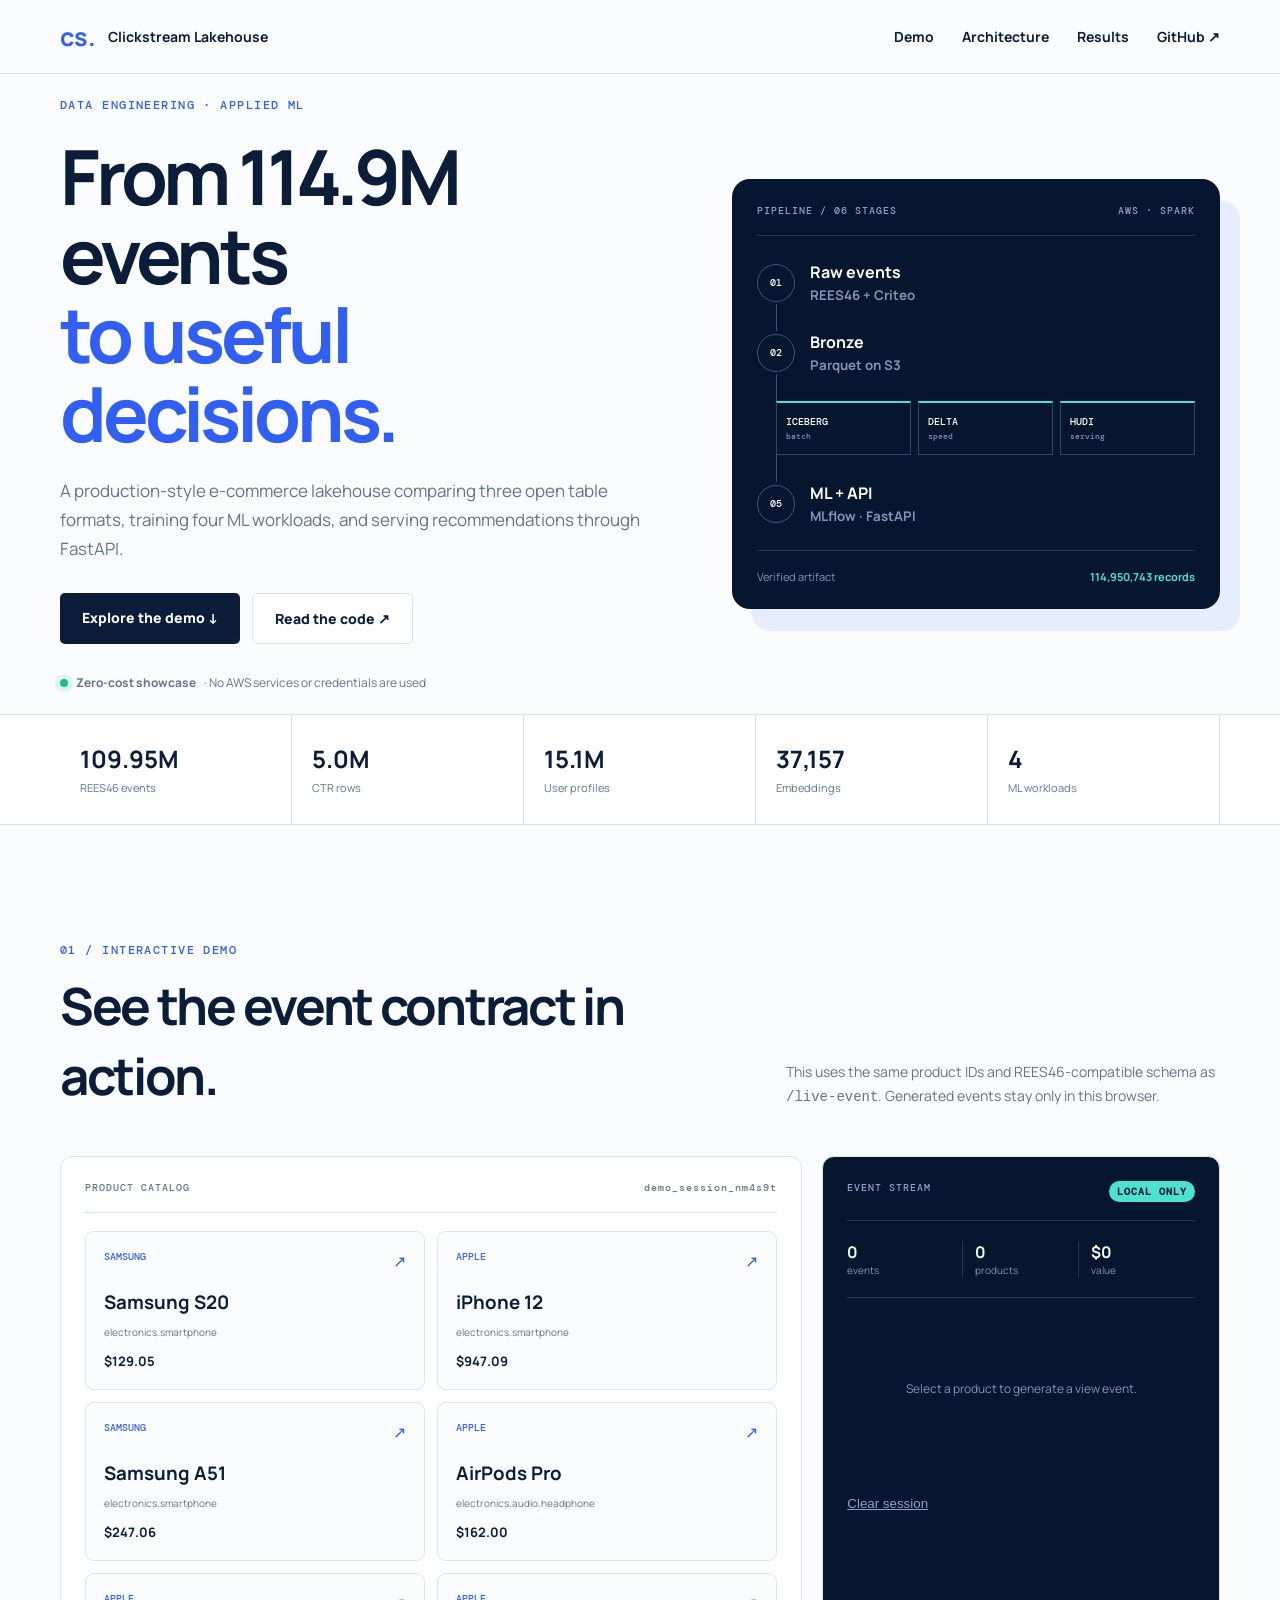
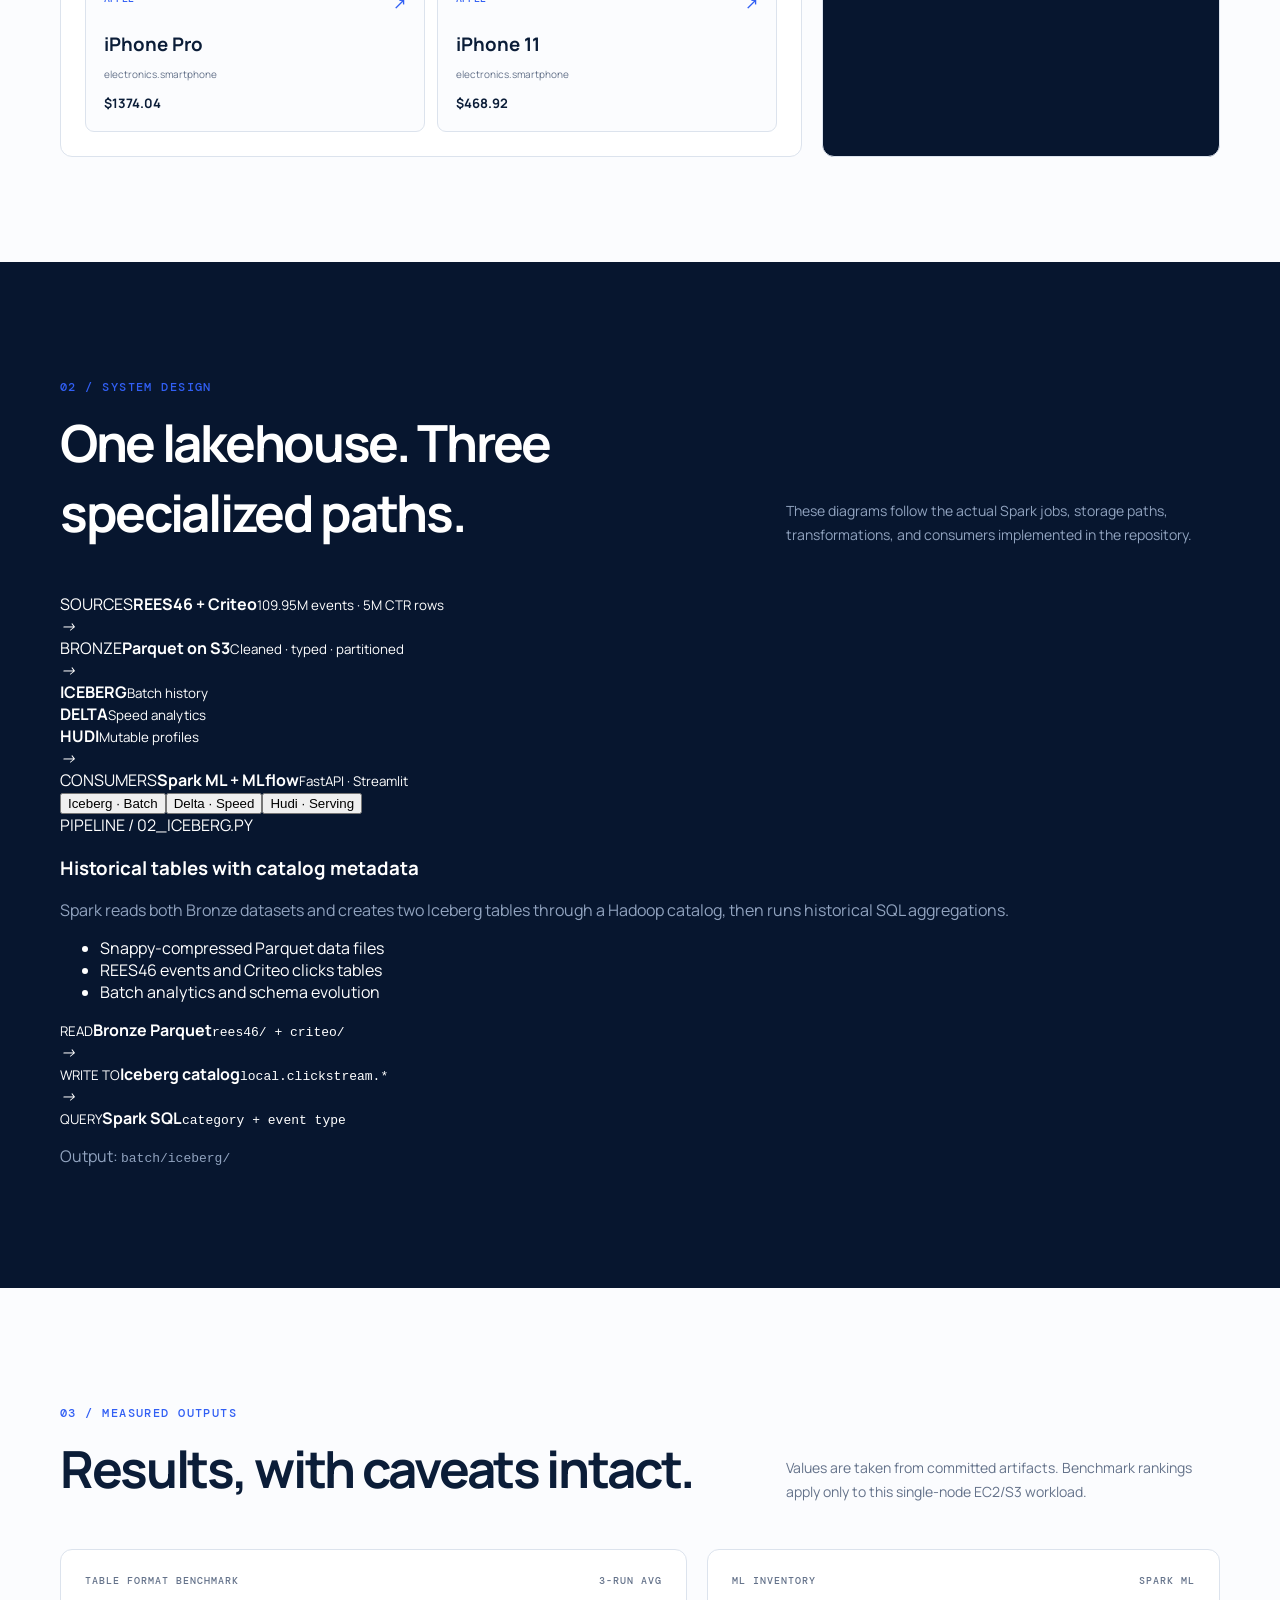
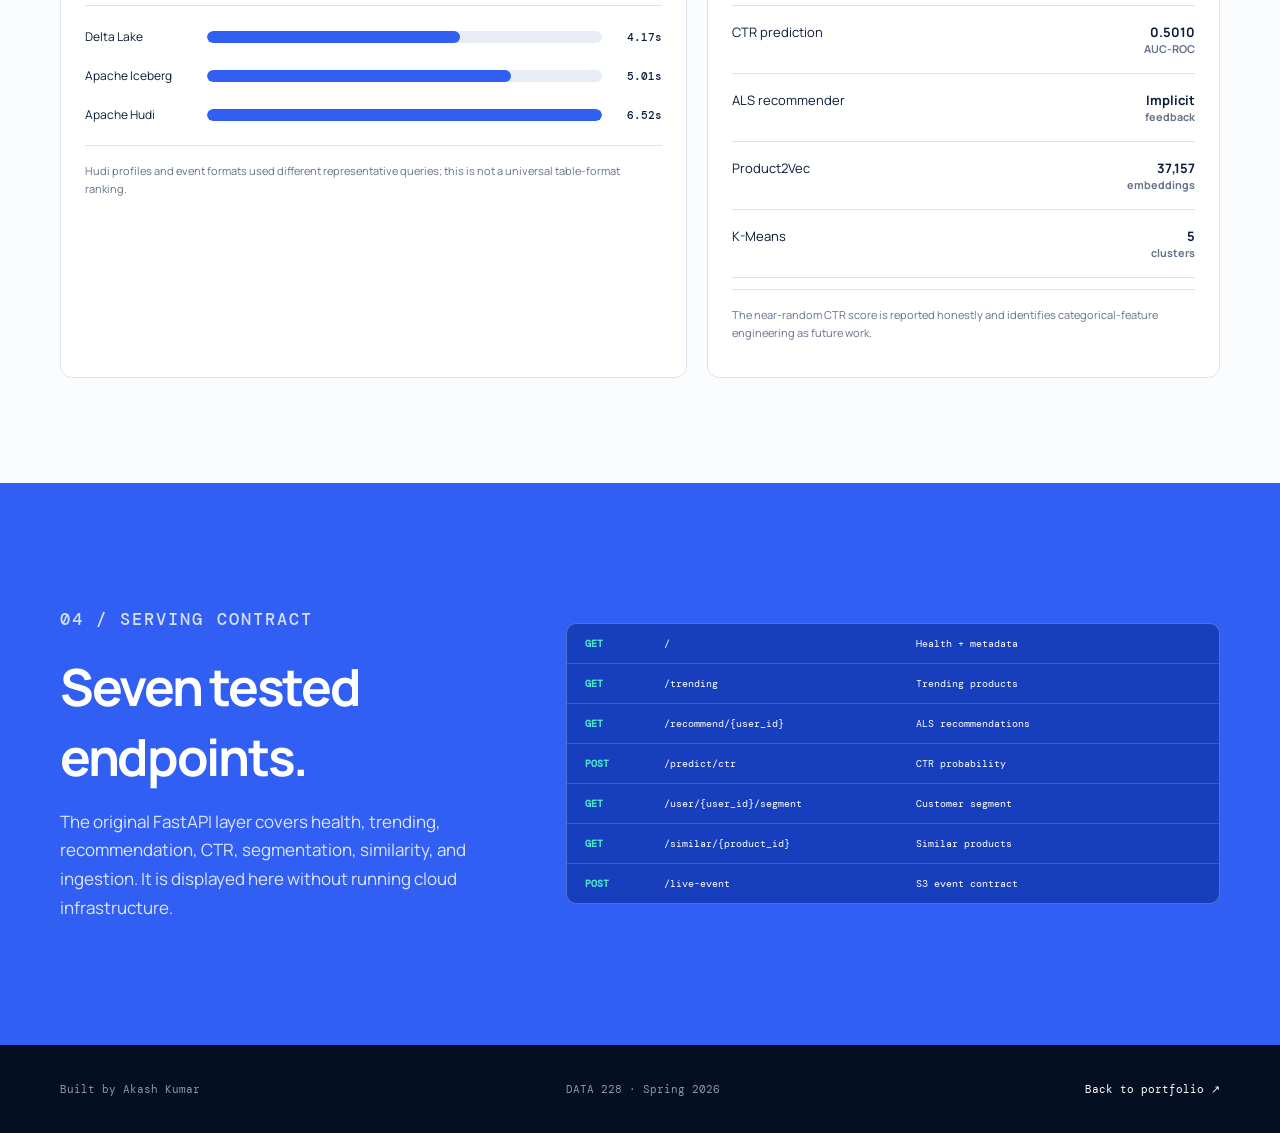
==== commit e5dce415: "Add implementation-grounded lakehouse diagrams" ====
--- a/index.html
+++ b/index.html
@@ -1,9 +1,361 @@
-<!doctype html><html lang="en"><head><meta charset="utf-8"><meta name="viewport" content="width=device-width,initial-scale=1"><meta name="description" content="Interactive demonstration of a 114.9M-record clickstream lakehouse."><title>Clickstream Lakehouse · Akash Kumar</title><link rel="preconnect" href="https://fonts.googleapis.com"><link rel="preconnect" href="https://fonts.gstatic.com" crossorigin><link href="https://fonts.googleapis.com/css2?family=DM+Mono:wght@400;500&family=Manrope:wght@400;600;700;800&display=swap" rel="stylesheet"><link rel="stylesheet" href="styles.css?v=1"></head><body>
-<header><a class="brand" href="#top"><b>cs.</b> Clickstream Lakehouse</a><nav><a href="#demo">Demo</a><a href="#architecture">Architecture</a><a href="#results">Results</a><a href="https://github.com/Akashkumarsenthil/ClickStream-analytics" target="_blank" rel="noreferrer">GitHub ↗</a></nav></header>
-<main id="top"><section class="hero wrap"><div><p class="eyebrow">DATA ENGINEERING · APPLIED ML</p><h1>From 114.9M events<br><em>to useful decisions.</em></h1><p class="lede">A production-style e-commerce lakehouse comparing three open table formats, training four ML workloads, and serving recommendations through FastAPI.</p><div class="actions"><a class="button primary" href="#demo">Explore the demo ↓</a><a class="button secondary" href="https://github.com/Akashkumarsenthil/ClickStream-analytics" target="_blank" rel="noreferrer">Read the code ↗</a></div><p class="safe"><i></i><b>Zero-cost showcase</b> · No AWS services or credentials are used</p></div><div class="pipeline"><div class="panel-title"><span>PIPELINE / 06 STAGES</span><span>AWS · SPARK</span></div><div class="stage"><b>01</b><span>Raw events<small>REES46 + Criteo</small></span></div><i></i><div class="stage"><b>02</b><span>Bronze<small>Parquet on S3</small></span></div><i></i><div class="formats"><span>ICEBERG<small>batch</small></span><span>DELTA<small>speed</small></span><span>HUDI<small>serving</small></span></div><i></i><div class="stage"><b>05</b><span>ML + API<small>MLflow · FastAPI</small></span></div><div class="panel-foot"><span>Verified artifact</span><b>114,950,743 records</b></div></div></section>
-<section class="metrics"><div><b>109.95M</b><span>REES46 events</span></div><div><b>5.0M</b><span>CTR rows</span></div><div><b>15.1M</b><span>User profiles</span></div><div><b>37,157</b><span>Embeddings</span></div><div><b>4</b><span>ML workloads</span></div></section>
-<section id="demo" class="section wrap"><div class="heading"><div><p class="eyebrow">01 / INTERACTIVE DEMO</p><h2>See the event contract in action.</h2></div><p>This uses the same product IDs and REES46-compatible schema as <code>/live-event</code>. Generated events stay only in this browser.</p></div><div class="demo"><div class="catalog card"><div class="card-title"><span>PRODUCT CATALOG</span><span id="session"></span></div><div id="products" class="products"></div></div><aside class="console"><div class="console-title"><span>EVENT STREAM</span><b>LOCAL ONLY</b></div><div class="stats"><div><b id="count">0</b><span>events</span></div><div><b id="unique">0</b><span>products</span></div><div><b id="value">$0</b><span>value</span></div></div><div id="empty" class="empty">Select a product to generate a view event.</div><pre id="payload" hidden></pre><div id="feed"></div><button id="clear">Clear session</button></aside></div></section>
-<section id="architecture" class="dark section"><div class="wrap"><div class="heading"><div><p class="eyebrow">02 / SYSTEM DESIGN</p><h2>One dataset. Three table formats.</h2></div><p>Each format has a distinct role in the original implementation.</p></div><div class="layers"><article><span>01</span><b>B</b><h3>Bronze / Parquet</h3><p>Partitioned, columnar REES46 and Criteo-style data.</p><strong>114,950,743 records</strong></article><article><span>02</span><b>I</b><h3>Apache Iceberg</h3><p>Historical batch analytics and metadata snapshots.</p><strong>Batch layer</strong></article><article><span>03</span><b>Δ</b><h3>Delta Lake</h3><p>Event speed layer and trending-product outputs.</p><strong>Speed layer</strong></article><article><span>04</span><b>H</b><h3>Apache Hudi</h3><p>Mutable, upsert-ready customer profiles.</p><strong>15,095,144 profiles</strong></article></div></div></section>
-<section id="results" class="section wrap"><div class="heading"><div><p class="eyebrow">03 / MEASURED OUTPUTS</p><h2>Results, with caveats intact.</h2></div><p>Values are taken from committed artifacts. Benchmark rankings apply only to this single-node EC2/S3 workload.</p></div><div class="results"><div class="card"><div class="card-title"><span>TABLE FORMAT BENCHMARK</span><span>3-RUN AVG</span></div><div id="bench"></div><p class="note">Hudi profiles and event formats used different representative queries; this is not a universal table-format ranking.</p></div><div class="card"><div class="card-title"><span>ML INVENTORY</span><span>SPARK ML</span></div><div class="models"><div><span>CTR prediction</span><b>0.5010<small>AUC-ROC</small></b></div><div><span>ALS recommender</span><b>Implicit<small>feedback</small></b></div><div><span>Product2Vec</span><b>37,157<small>embeddings</small></b></div><div><span>K-Means</span><b>5<small>clusters</small></b></div></div><p class="note">The near-random CTR score is reported honestly and identifies categorical-feature engineering as future work.</p></div></div></section>
-<section class="api section"><div class="wrap api-grid"><div><p class="eyebrow">04 / SERVING CONTRACT</p><h2>Seven tested endpoints.</h2><p>The original FastAPI layer covers health, trending, recommendation, CTR, segmentation, similarity, and ingestion. It is displayed here without running cloud infrastructure.</p></div><div id="endpoints"></div></div></section></main>
-<footer><div class="wrap"><span>Built by Akash Kumar</span><span>DATA 228 · Spring 2026</span><a href="https://akashkumarsenthil.github.io/portfolio/">Back to portfolio ↗</a></div></footer><script src="app.js?v=1"></script></body></html>
+<!doctype html>
+<html lang="en">
+  <head>
+    <meta charset="utf-8" />
+    <meta name="viewport" content="width=device-width,initial-scale=1" />
+    <meta
+      name="description"
+      content="Interactive demonstration of a 114.9M-record clickstream lakehouse."
+    />
+    <title>Clickstream Lakehouse · Akash Kumar</title>
+    <link rel="preconnect" href="https://fonts.googleapis.com" />
+    <link rel="preconnect" href="https://fonts.gstatic.com" crossorigin />
+    <link
+      href="https://fonts.googleapis.com/css2?family=DM+Mono:wght@400;500&family=Manrope:wght@400;600;700;800&display=swap"
+      rel="stylesheet"
+    />
+    <link rel="stylesheet" href="styles.css?v=1" />
+  </head>
+  <body>
+    <header>
+      <a class="brand" href="#top"><b>cs.</b> Clickstream Lakehouse</a>
+      <nav>
+        <a href="#demo">Demo</a><a href="#architecture">Architecture</a
+        ><a href="#results">Results</a
+        ><a
+          href="https://github.com/Akashkumarsenthil/ClickStream-analytics"
+          target="_blank"
+          rel="noreferrer"
+          >GitHub ↗</a
+        >
+      </nav>
+    </header>
+    <main id="top">
+      <section class="hero wrap">
+        <div>
+          <p class="eyebrow">DATA ENGINEERING · APPLIED ML</p>
+          <h1>From 114.9M events<br /><em>to useful decisions.</em></h1>
+          <p class="lede">
+            A production-style e-commerce lakehouse comparing three open table
+            formats, training four ML workloads, and serving recommendations
+            through FastAPI.
+          </p>
+          <div class="actions">
+            <a class="button primary" href="#demo">Explore the demo ↓</a
+            ><a
+              class="button secondary"
+              href="https://github.com/Akashkumarsenthil/ClickStream-analytics"
+              target="_blank"
+              rel="noreferrer"
+              >Read the code ↗</a
+            >
+          </div>
+          <p class="safe">
+            <i></i><b>Zero-cost showcase</b> · No AWS services or credentials
+            are used
+          </p>
+        </div>
+        <div class="pipeline">
+          <div class="panel-title">
+            <span>PIPELINE / 06 STAGES</span><span>AWS · SPARK</span>
+          </div>
+          <div class="stage">
+            <b>01</b><span>Raw events<small>REES46 + Criteo</small></span>
+          </div>
+          <i></i>
+          <div class="stage">
+            <b>02</b><span>Bronze<small>Parquet on S3</small></span>
+          </div>
+          <i></i>
+          <div class="formats">
+            <span>ICEBERG<small>batch</small></span
+            ><span>DELTA<small>speed</small></span
+            ><span>HUDI<small>serving</small></span>
+          </div>
+          <i></i>
+          <div class="stage">
+            <b>05</b><span>ML + API<small>MLflow · FastAPI</small></span>
+          </div>
+          <div class="panel-foot">
+            <span>Verified artifact</span><b>114,950,743 records</b>
+          </div>
+        </div>
+      </section>
+      <section class="metrics">
+        <div><b>109.95M</b><span>REES46 events</span></div>
+        <div><b>5.0M</b><span>CTR rows</span></div>
+        <div><b>15.1M</b><span>User profiles</span></div>
+        <div><b>37,157</b><span>Embeddings</span></div>
+        <div><b>4</b><span>ML workloads</span></div>
+      </section>
+      <section id="demo" class="section wrap">
+        <div class="heading">
+          <div>
+            <p class="eyebrow">01 / INTERACTIVE DEMO</p>
+            <h2>See the event contract in action.</h2>
+          </div>
+          <p>
+            This uses the same product IDs and REES46-compatible schema as
+            <code>/live-event</code>. Generated events stay only in this
+            browser.
+          </p>
+        </div>
+        <div class="demo">
+          <div class="catalog card">
+            <div class="card-title">
+              <span>PRODUCT CATALOG</span><span id="session"></span>
+            </div>
+            <div id="products" class="products"></div>
+          </div>
+          <aside class="console">
+            <div class="console-title">
+              <span>EVENT STREAM</span><b>LOCAL ONLY</b>
+            </div>
+            <div class="stats">
+              <div><b id="count">0</b><span>events</span></div>
+              <div><b id="unique">0</b><span>products</span></div>
+              <div><b id="value">$0</b><span>value</span></div>
+            </div>
+            <div id="empty" class="empty">
+              Select a product to generate a view event.
+            </div>
+            <pre id="payload" hidden></pre>
+            <div id="feed"></div>
+            <button id="clear">Clear session</button>
+          </aside>
+        </div>
+      </section>
+      <section id="architecture" class="dark section">
+        <div class="wrap">
+          <div class="heading">
+            <div>
+              <p class="eyebrow">02 / SYSTEM DESIGN</p>
+              <h2>One lakehouse. Three specialized paths.</h2>
+            </div>
+            <p>
+              These diagrams follow the actual Spark jobs, storage paths,
+              transformations, and consumers implemented in the repository.
+            </p>
+          </div>
+          <div class="overview-diagram">
+            <div class="diagram-node">
+              <span>SOURCES</span><b>REES46 + Criteo</b
+              ><small>109.95M events · 5M CTR rows</small>
+            </div>
+            <i>→</i>
+            <div class="diagram-node bronze-node">
+              <span>BRONZE</span><b>Parquet on S3</b
+              ><small>Cleaned · typed · partitioned</small>
+            </div>
+            <i>→</i>
+            <div class="diagram-fan">
+              <div><b>ICEBERG</b><small>Batch history</small></div>
+              <div><b>DELTA</b><small>Speed analytics</small></div>
+              <div><b>HUDI</b><small>Mutable profiles</small></div>
+            </div>
+            <i>→</i>
+            <div class="diagram-node consumer-node">
+              <span>CONSUMERS</span><b>Spark ML + MLflow</b
+              ><small>FastAPI · Streamlit</small>
+            </div>
+          </div>
+          <div class="architecture-tabs" role="tablist">
+            <button
+              class="arch-tab active"
+              data-arch="iceberg"
+              role="tab"
+              aria-selected="true"
+            >
+              Iceberg · Batch</button
+            ><button
+              class="arch-tab"
+              data-arch="delta"
+              role="tab"
+              aria-selected="false"
+            >
+              Delta · Speed</button
+            ><button
+              class="arch-tab"
+              data-arch="hudi"
+              role="tab"
+              aria-selected="false"
+            >
+              Hudi · Serving
+            </button>
+          </div>
+          <div class="arch-panels">
+            <article class="arch-panel" data-panel="iceberg">
+              <div class="arch-copy">
+                <span>PIPELINE / 02_ICEBERG.PY</span>
+                <h3>Historical tables with catalog metadata</h3>
+                <p>
+                  Spark reads both Bronze datasets and creates two Iceberg
+                  tables through a Hadoop catalog, then runs historical SQL
+                  aggregations.
+                </p>
+                <ul>
+                  <li>Snappy-compressed Parquet data files</li>
+                  <li>REES46 events and Criteo clicks tables</li>
+                  <li>Batch analytics and schema evolution</li>
+                </ul>
+              </div>
+              <div class="mini-diagram">
+                <div>
+                  <small>READ</small><b>Bronze Parquet</b
+                  ><code>rees46/ + criteo/</code>
+                </div>
+                <i>→</i>
+                <div class="ice">
+                  <small>WRITE TO</small><b>Iceberg catalog</b
+                  ><code>local.clickstream.*</code>
+                </div>
+                <i>→</i>
+                <div>
+                  <small>QUERY</small><b>Spark SQL</b
+                  ><code>category + event type</code>
+                </div>
+                <p>Output: <code>batch/iceberg/</code></p>
+              </div>
+            </article>
+            <article class="arch-panel" data-panel="delta" hidden>
+              <div class="arch-copy">
+                <span>PIPELINE / 03_DELTA.PY</span>
+                <h3>Speed-layer analytical outputs</h3>
+                <p>
+                  Spark partitions the full event table by event type and
+                  derives query-ready Delta outputs for demand and hourly
+                  activity.
+                </p>
+                <ul>
+                  <li>Events partitioned by view, cart, and purchase</li>
+                  <li>Trending products, price, and unique viewers</li>
+                  <li>Hourly volume by event type</li>
+                </ul>
+              </div>
+              <div class="mini-diagram">
+                <div>
+                  <small>READ</small><b>REES46 Bronze</b
+                  ><code>109.95M events</code>
+                </div>
+                <i>→</i>
+                <div class="delta">
+                  <small>DELTA EVENTS</small><b>Partition by type</b
+                  ><code>speed/delta/events/</code>
+                </div>
+                <i>→</i>
+                <div class="outputs">
+                  <span><b>Trending</b><code>view_count</code></span
+                  ><span><b>Hourly</b><code>event volume</code></span>
+                </div>
+                <p>Outputs: <code>speed/delta/</code></p>
+              </div>
+            </article>
+            <article class="arch-panel" data-panel="hudi" hidden>
+              <div class="arch-copy">
+                <span>PIPELINE / 04_HUDI.PY</span>
+                <h3>Upsert-ready customer profiles</h3>
+                <p>
+                  Spark groups events by user, builds behavioral features, and
+                  writes a Merge-on-Read Hudi table keyed by user ID.
+                </p>
+                <ul>
+                  <li>Views, carts, purchases, spend, and recency</li>
+                  <li>Cart rate, purchase rate, and segment label</li>
+                  <li>Latest event used as the precombine field</li>
+                </ul>
+              </div>
+              <div class="mini-diagram">
+                <div>
+                  <small>GROUP BY</small><b>user_id</b
+                  ><code>event history</code>
+                </div>
+                <i>→</i>
+                <div class="hudi">
+                  <small>FEATURES</small><b>Profile aggregate</b
+                  ><code>rates + segments</code>
+                </div>
+                <i>→</i>
+                <div>
+                  <small>UPSERT</small><b>Hudi MOR</b
+                  ><code>15.1M profiles</code>
+                </div>
+                <p>Output: <code>serving/hudi/user_profiles/</code></p>
+              </div>
+            </article>
+          </div>
+        </div>
+      </section>
+      <section id="results" class="section wrap">
+        <div class="heading">
+          <div>
+            <p class="eyebrow">03 / MEASURED OUTPUTS</p>
+            <h2>Results, with caveats intact.</h2>
+          </div>
+          <p>
+            Values are taken from committed artifacts. Benchmark rankings apply
+            only to this single-node EC2/S3 workload.
+          </p>
+        </div>
+        <div class="results">
+          <div class="card">
+            <div class="card-title">
+              <span>TABLE FORMAT BENCHMARK</span><span>3-RUN AVG</span>
+            </div>
+            <div id="bench"></div>
+            <p class="note">
+              Hudi profiles and event formats used different representative
+              queries; this is not a universal table-format ranking.
+            </p>
+          </div>
+          <div class="card">
+            <div class="card-title">
+              <span>ML INVENTORY</span><span>SPARK ML</span>
+            </div>
+            <div class="models">
+              <div>
+                <span>CTR prediction</span><b>0.5010<small>AUC-ROC</small></b>
+              </div>
+              <div>
+                <span>ALS recommender</span
+                ><b>Implicit<small>feedback</small></b>
+              </div>
+              <div>
+                <span>Product2Vec</span><b>37,157<small>embeddings</small></b>
+              </div>
+              <div>
+                <span>K-Means</span><b>5<small>clusters</small></b>
+              </div>
+            </div>
+            <p class="note">
+              The near-random CTR score is reported honestly and identifies
+              categorical-feature engineering as future work.
+            </p>
+          </div>
+        </div>
+      </section>
+      <section class="api section">
+        <div class="wrap api-grid">
+          <div>
+            <p class="eyebrow">04 / SERVING CONTRACT</p>
+            <h2>Seven tested endpoints.</h2>
+            <p>
+              The original FastAPI layer covers health, trending,
+              recommendation, CTR, segmentation, similarity, and ingestion. It
+              is displayed here without running cloud infrastructure.
+            </p>
+          </div>
+          <div id="endpoints"></div>
+        </div>
+      </section>
+    </main>
+    <footer>
+      <div class="wrap">
+        <span>Built by Akash Kumar</span><span>DATA 228 · Spring 2026</span
+        ><a href="https://akashkumarsenthil.github.io/portfolio/"
+          >Back to portfolio ↗</a
+        >
+      </div>
+    </footer>
+    <script src="app.js?v=1"></script>
+  </body>
+</html>
--- a/styles.css
+++ b/styles.css
@@ -0,0 +1 @@
+:root{--ink:#0b1d38;--muted:#64728a;--line:#dce3ed;--blue:#315ff4;--navy:#07162f;--cyan:#4de2ce;--paper:#fbfcfe}*{box-sizing:border-box}html{scroll-behavior:smooth}body{margin:0;background:var(--paper);color:var(--ink);font-family:Manrope,sans-serif}.wrap{width:min(1160px,calc(100% - 40px));margin:auto}header{height:74px;display:flex;align-items:center;justify-content:space-between;padding:0 max(20px,calc((100% - 1160px)/2));border-bottom:1px solid var(--line);position:sticky;top:0;background:#fbfcfef2;backdrop-filter:blur(12px);z-index:5}header a{text-decoration:none;color:var(--ink);font-size:14px;font-weight:700}.brand{display:flex;gap:12px;align-items:center}.brand b{font-size:25px;color:var(--blue)}nav{display:flex;gap:28px}.hero{min-height:640px;display:grid;grid-template-columns:1.1fr .9fr;gap:75px;align-items:center}.eyebrow{font:500 12px DM Mono;color:var(--blue);letter-spacing:.12em}h1{font-size:clamp(48px,6vw,76px);letter-spacing:-.055em;line-height:1.04;margin:24px 0}h1 em{font-style:normal;color:var(--blue)}.lede,.heading>p,.api p{font-size:17px;line-height:1.7;color:var(--muted)}.actions{display:flex;gap:12px;margin:30px 0}.button{padding:15px 22px;border-radius:5px;text-decoration:none;font-weight:800;font-size:14px}.primary{background:var(--ink);color:#fff}.secondary{background:#fff;color:var(--ink);border:1px solid var(--line)}.safe{font-size:12px;color:var(--muted);display:flex;align-items:center;gap:8px}.safe i{width:8px;height:8px;border-radius:50%;background:#19bf87;box-shadow:0 0 0 5px #19bf8720}.pipeline{background:var(--navy);color:#fff;padding:25px;border-radius:18px;box-shadow:20px 22px #e5edff}.panel-title,.card-title,.console-title{display:flex;justify-content:space-between;font:500 10px DM Mono;letter-spacing:.1em;padding-bottom:18px;border-bottom:1px solid #283954;color:#8fa4c8}.stage{display:flex;gap:15px;align-items:center}.stage>b{border:1px solid #435472;border-radius:50%;height:38px;width:38px;display:grid;place-items:center;font:500 10px DM Mono}.stage span{font-weight:700}.stage small,.formats small{display:block;color:#8295b5;margin-top:3px}.pipeline>i{display:block;height:27px;width:1px;background:#40506b;margin-left:19px}.formats{display:grid;grid-template-columns:repeat(3,1fr);gap:7px;margin-left:19px}.formats span{padding:12px 9px;border:1px solid #32445f;border-top:2px solid var(--cyan);font:500 10px DM Mono}.panel-title{margin-bottom:25px}.panel-foot{display:flex;justify-content:space-between;border-top:1px solid #283954;padding-top:18px;margin-top:25px;color:#8295b5;font-size:11px}.panel-foot b{color:var(--cyan)}.metrics{display:grid;grid-template-columns:repeat(5,1fr);padding:0 max(20px,calc((100% - 1160px)/2));background:#fff;border-block:1px solid var(--line)}.metrics div{padding:27px 20px;border-right:1px solid var(--line)}.metrics b{display:block;font-size:24px}.metrics span{color:var(--muted);font-size:11px}.section{padding:105px 0}.heading{display:grid;grid-template-columns:1.2fr .8fr;gap:75px;align-items:end;margin-bottom:46px}.heading h2,.api h2{font-size:clamp(35px,4vw,52px);letter-spacing:-.045em;margin:12px 0 0}.heading>p{font-size:14px;margin:0}.demo{display:grid;grid-template-columns:1.4fr .75fr;gap:20px}.card,.console{border:1px solid var(--line);border-radius:12px;padding:24px;background:#fff}.card-title{color:var(--muted);border-color:var(--line)}.products{display:grid;grid-template-columns:repeat(2,1fr);gap:12px;margin-top:18px}.product{padding:18px;border:1px solid var(--line);border-radius:9px;background:var(--paper);text-align:left;font:inherit;color:var(--ink);cursor:pointer;transition:.2s}.product:hover{transform:translateY(-2px);border-color:var(--blue);box-shadow:0 8px 22px #315ff41c}.product>span{display:flex;justify-content:space-between;color:var(--blue)}.product small{font:500 10px DM Mono;text-transform:uppercase}.product h3{margin:17px 0 5px}.product p{font-size:10px;color:var(--muted)}.product b{font-size:13px}.console{background:var(--navy);color:white}.console-title b{background:var(--cyan);color:var(--navy);padding:4px 8px;border-radius:20px}.stats{display:grid;grid-template-columns:repeat(3,1fr);padding:20px 0;border-bottom:1px solid #283954}.stats div{border-right:1px solid #283954;padding-left:12px}.stats div:first-child{padding-left:0}.stats div:last-child{border:0}.stats b,.stats span{display:block}.stats span{font-size:10px;color:#8295b5}.empty{min-height:180px;display:grid;place-items:center;text-align:center;color:#8295b5;font-size:12px}pre{font:10px/1.6 DM Mono;color:#aaf5e8;background:#0b203c;border:1px solid #263d60;padding:14px;border-radius:6px;white-space:pre-wrap;max-height:225px;overflow:auto}.feed{display:flex;justify-content:space-between;color:#8ea3c2;font:10px DM Mono;margin-top:8px}.feed b{color:#fff}#clear{border:0;background:none;color:#8ea3c2;text-decoration:underline;padding:18px 0 0;cursor:pointer}.dark{background:var(--navy);color:#fff}.dark .heading>p,.dark article p{color:#91a3bf}.layers{display:grid;grid-template-columns:repeat(4,1fr);border:1px solid #263755;border-radius:12px;overflow:hidden}.layers article{position:relative;padding:28px;border-right:1px solid #263755;min-height:310px}.layers article:last-child{border:0}.layers article>span{position:absolute;right:20px;color:#617593;font:10px DM Mono}.layers article>b{height:44px;width:44px;display:grid;place-items:center;background:#12294a;color:var(--cyan);border:1px solid #2a4367;border-radius:7px}.layers h3{margin-top:38px}.layers p{font-size:13px;line-height:1.7;min-height:72px}.layers strong{color:var(--cyan);font:500 11px DM Mono}.results{display:grid;grid-template-columns:1.1fr .9fr;gap:20px}.bar{display:grid;grid-template-columns:110px 1fr 48px;gap:12px;align-items:center;margin:22px 0;font-size:12px}.bar i{height:12px;background:#e7ecf5;border-radius:20px;overflow:hidden}.bar i b{display:block;height:100%;background:var(--blue);border-radius:20px}.bar strong{font:500 11px DM Mono;text-align:right}.models>div{display:flex;justify-content:space-between;padding:17px 0;border-bottom:1px solid var(--line);font-size:13px}.models b{text-align:right}.models small{display:block;color:var(--muted)}.note{font-size:11px;color:var(--muted);line-height:1.6;border-top:1px solid var(--line);padding-top:16px}.api{background:var(--blue);color:#fff}.api-grid{display:grid;grid-template-columns:.8fr 1.2fr;gap:70px;align-items:center}.api .eyebrow{color:#d5dfff}.api p{color:#dce5ff}.api #endpoints{border:1px solid #ffffff40;border-radius:10px;overflow:hidden;background:#173fbd}.endpoint{display:grid;grid-template-columns:65px 1fr 1.2fr;gap:14px;padding:13px 18px;border-bottom:1px solid #ffffff25;font:10px DM Mono}.endpoint:last-child{border:0}.endpoint b{color:var(--cyan)}footer{background:#050f22;color:#8799b4;font:11px DM Mono}footer .wrap{min-height:88px;display:flex;justify-content:space-between;align-items:center}footer a{color:#fff;text-decoration:none}@media(max-width:820px){nav a:not(:last-child){display:none}.hero,.heading,.demo,.results,.api-grid{grid-template-columns:1fr}.hero{padding:60px 0}.metrics{grid-template-columns:repeat(2,1fr)}.layers{grid-template-columns:1fr 1fr}}@media(max-width:540px){.wrap{width:calc(100% - 24px)}.actions{flex-direction:column}.products,.layers{grid-template-columns:1fr}.layers article{border-right:0;border-bottom:1px solid #263755}.endpoint{grid-template-columns:55px 1fr}.endpoint span:last-child{display:none}footer .wrap{flex-direction:column;align-items:flex-start;justify-content:center;gap:10px}}
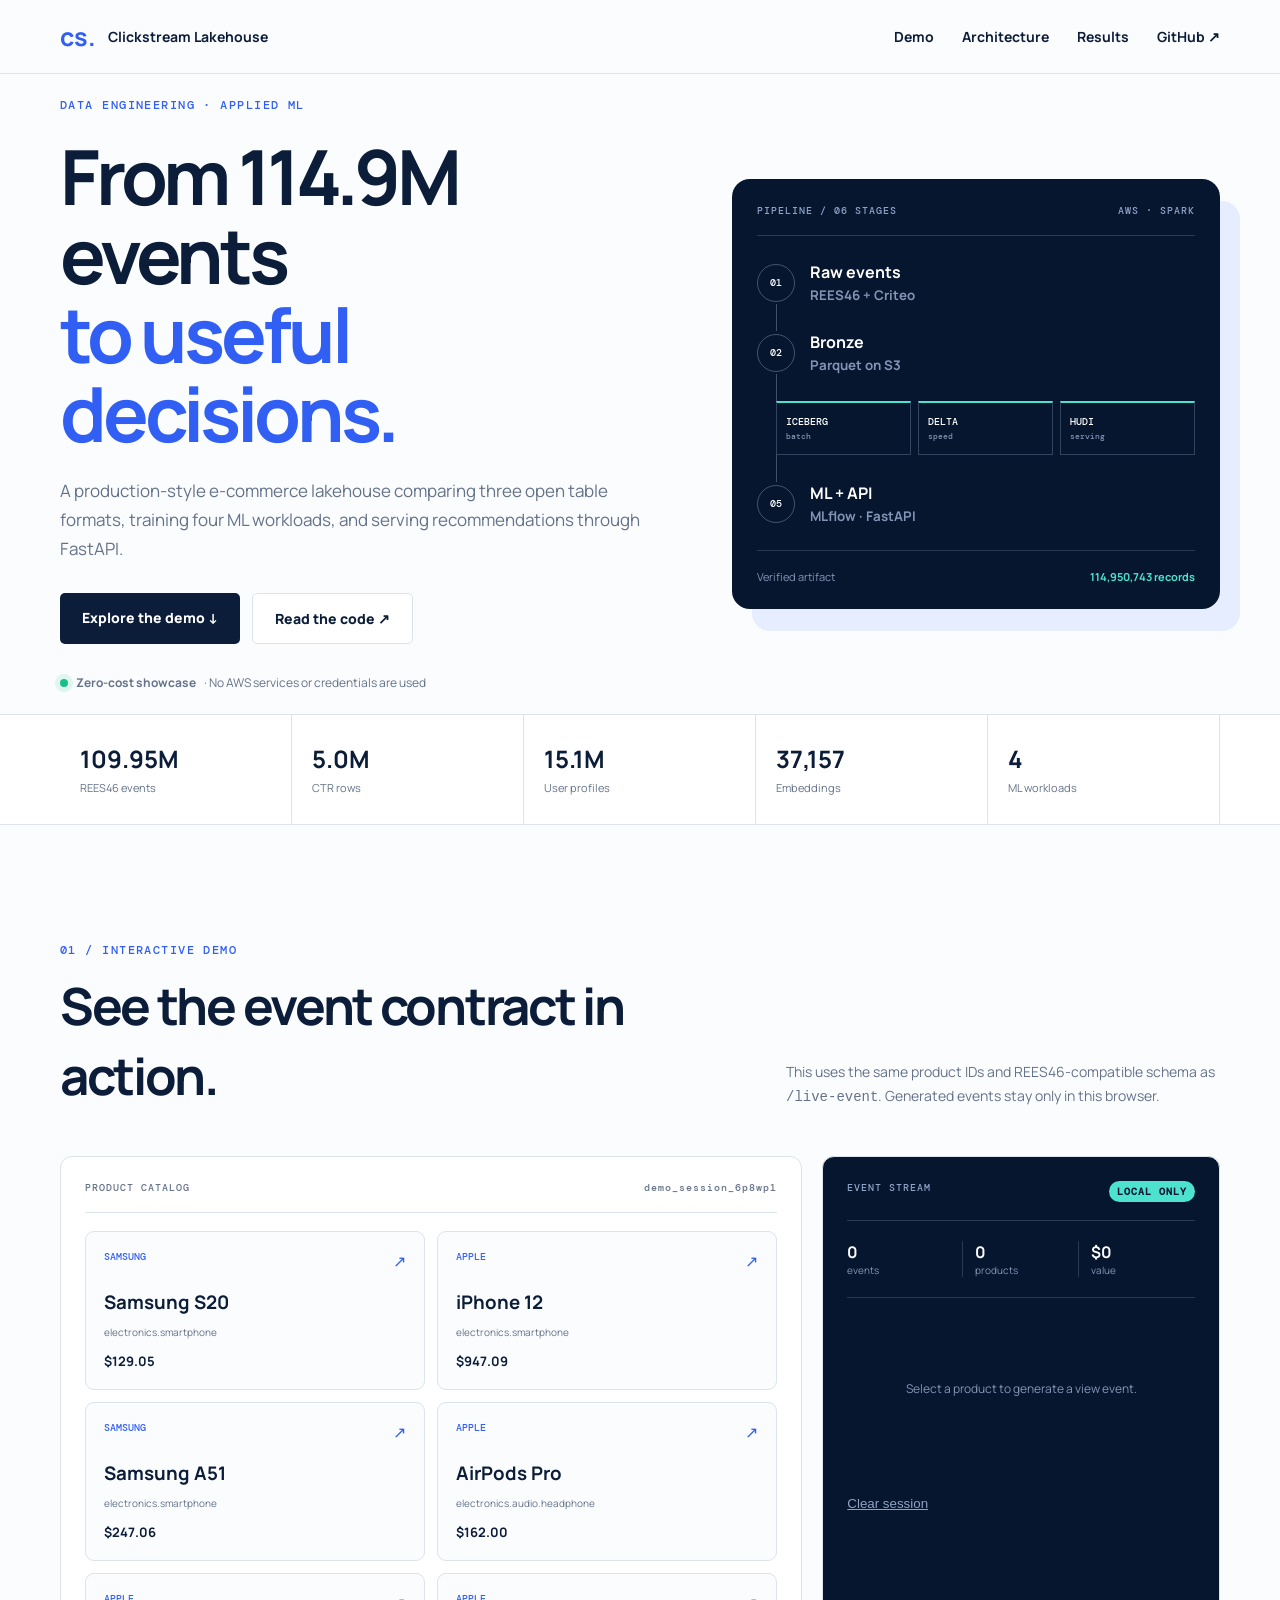
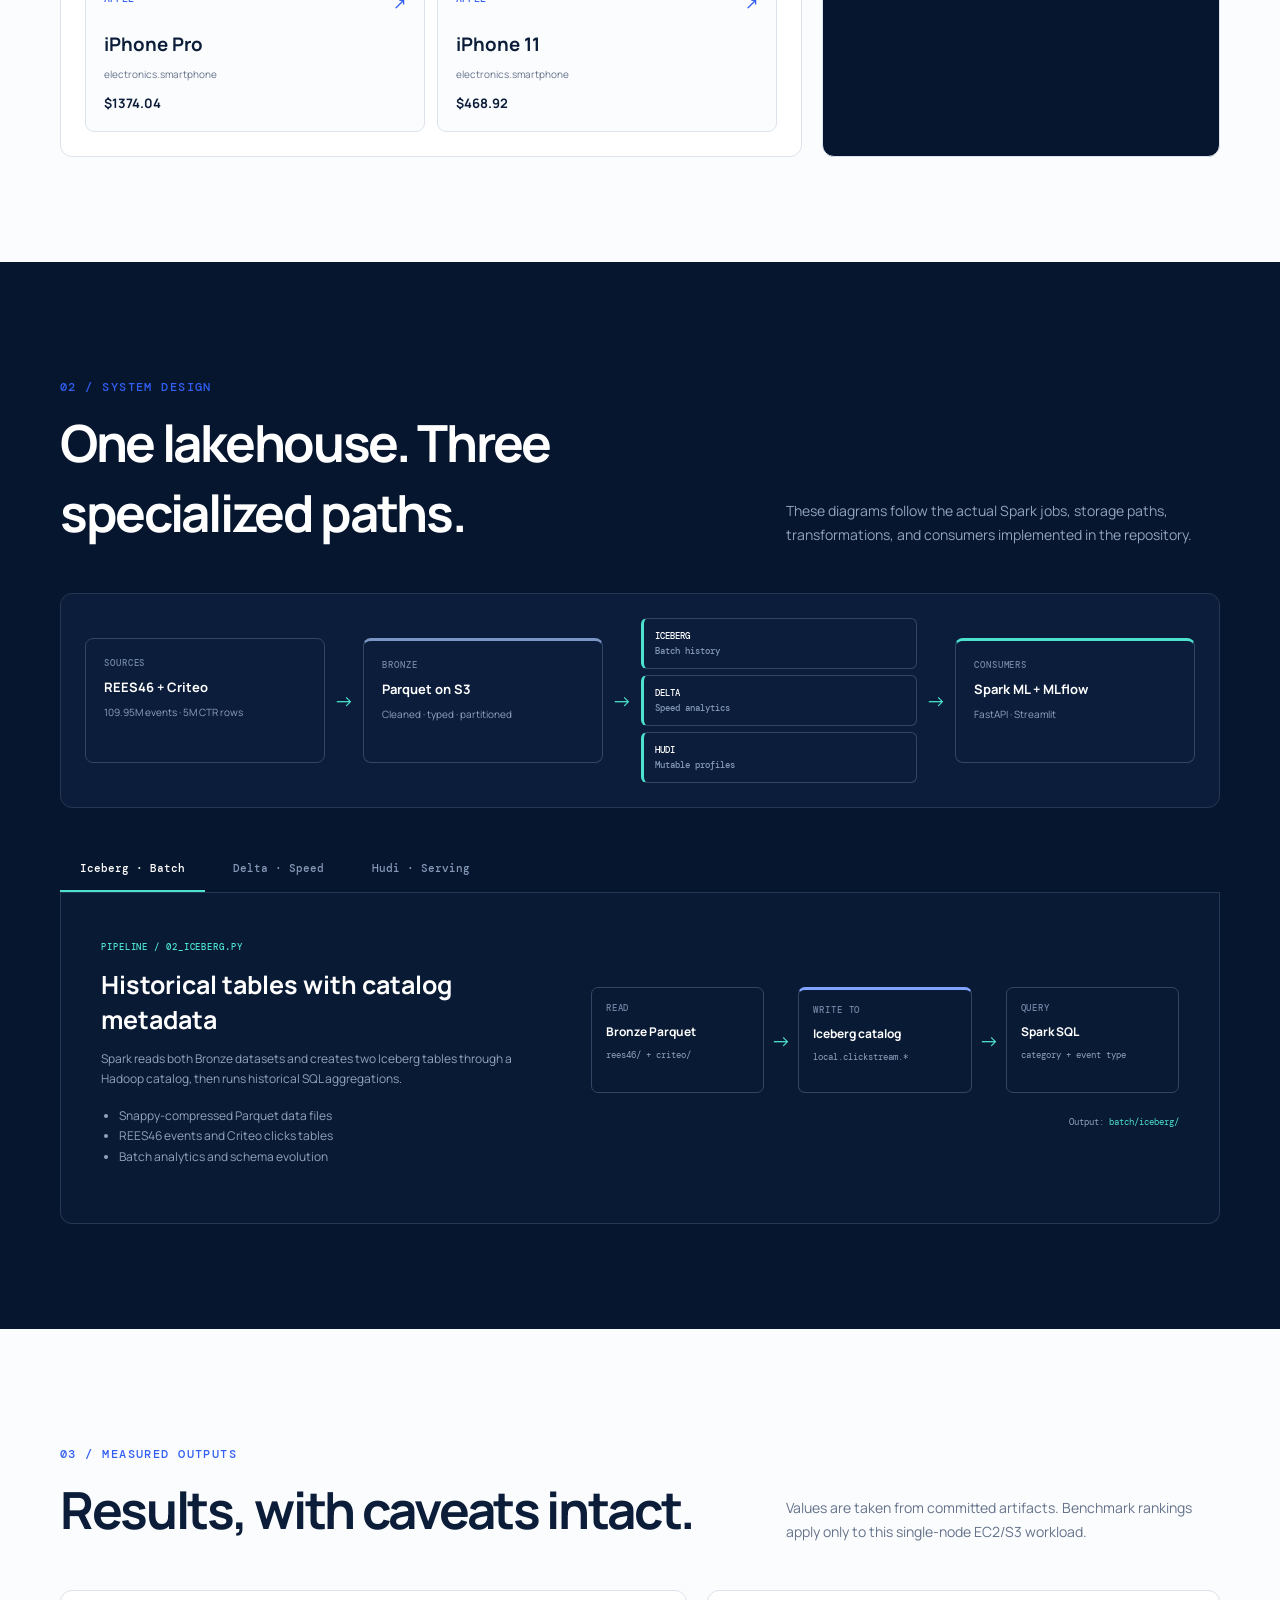
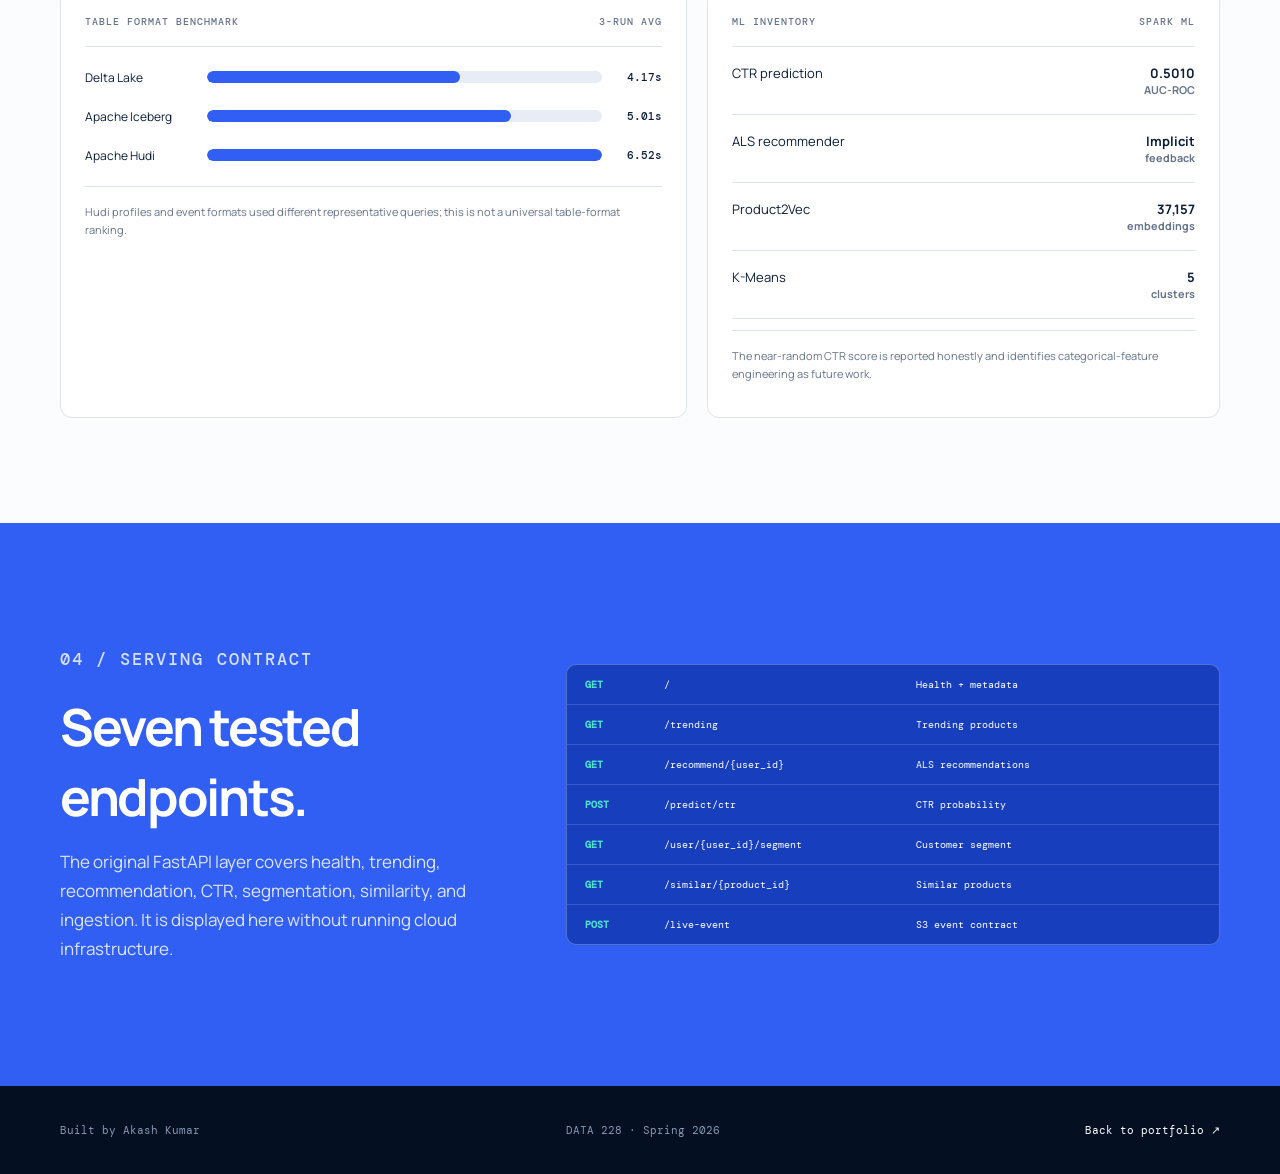
==== commit bf9e17c0: "Refresh architecture diagram assets" ====
--- a/index.html
+++ b/index.html
@@ -14,7 +14,7 @@
       href="https://fonts.googleapis.com/css2?family=DM+Mono:wght@400;500&family=Manrope:wght@400;600;700;800&display=swap"
       rel="stylesheet"
     />
-    <link rel="stylesheet" href="styles.css?v=1" />
+    <link rel="stylesheet" href="styles.css?v=2" />
   </head>
   <body>
     <header>
@@ -356,6 +356,6 @@
         >
       </div>
     </footer>
-    <script src="app.js?v=1"></script>
+    <script src="app.js?v=2"></script>
   </body>
 </html>
--- a/styles.css
+++ b/styles.css
@@ -1 +1,765 @@
-:root{--ink:#0b1d38;--muted:#64728a;--line:#dce3ed;--blue:#315ff4;--navy:#07162f;--cyan:#4de2ce;--paper:#fbfcfe}*{box-sizing:border-box}html{scroll-behavior:smooth}body{margin:0;background:var(--paper);color:var(--ink);font-family:Manrope,sans-serif}.wrap{width:min(1160px,calc(100% - 40px));margin:auto}header{height:74px;display:flex;align-items:center;justify-content:space-between;padding:0 max(20px,calc((100% - 1160px)/2));border-bottom:1px solid var(--line);position:sticky;top:0;background:#fbfcfef2;backdrop-filter:blur(12px);z-index:5}header a{text-decoration:none;color:var(--ink);font-size:14px;font-weight:700}.brand{display:flex;gap:12px;align-items:center}.brand b{font-size:25px;color:var(--blue)}nav{display:flex;gap:28px}.hero{min-height:640px;display:grid;grid-template-columns:1.1fr .9fr;gap:75px;align-items:center}.eyebrow{font:500 12px DM Mono;color:var(--blue);letter-spacing:.12em}h1{font-size:clamp(48px,6vw,76px);letter-spacing:-.055em;line-height:1.04;margin:24px 0}h1 em{font-style:normal;color:var(--blue)}.lede,.heading>p,.api p{font-size:17px;line-height:1.7;color:var(--muted)}.actions{display:flex;gap:12px;margin:30px 0}.button{padding:15px 22px;border-radius:5px;text-decoration:none;font-weight:800;font-size:14px}.primary{background:var(--ink);color:#fff}.secondary{background:#fff;color:var(--ink);border:1px solid var(--line)}.safe{font-size:12px;color:var(--muted);display:flex;align-items:center;gap:8px}.safe i{width:8px;height:8px;border-radius:50%;background:#19bf87;box-shadow:0 0 0 5px #19bf8720}.pipeline{background:var(--navy);color:#fff;padding:25px;border-radius:18px;box-shadow:20px 22px #e5edff}.panel-title,.card-title,.console-title{display:flex;justify-content:space-between;font:500 10px DM Mono;letter-spacing:.1em;padding-bottom:18px;border-bottom:1px solid #283954;color:#8fa4c8}.stage{display:flex;gap:15px;align-items:center}.stage>b{border:1px solid #435472;border-radius:50%;height:38px;width:38px;display:grid;place-items:center;font:500 10px DM Mono}.stage span{font-weight:700}.stage small,.formats small{display:block;color:#8295b5;margin-top:3px}.pipeline>i{display:block;height:27px;width:1px;background:#40506b;margin-left:19px}.formats{display:grid;grid-template-columns:repeat(3,1fr);gap:7px;margin-left:19px}.formats span{padding:12px 9px;border:1px solid #32445f;border-top:2px solid var(--cyan);font:500 10px DM Mono}.panel-title{margin-bottom:25px}.panel-foot{display:flex;justify-content:space-between;border-top:1px solid #283954;padding-top:18px;margin-top:25px;color:#8295b5;font-size:11px}.panel-foot b{color:var(--cyan)}.metrics{display:grid;grid-template-columns:repeat(5,1fr);padding:0 max(20px,calc((100% - 1160px)/2));background:#fff;border-block:1px solid var(--line)}.metrics div{padding:27px 20px;border-right:1px solid var(--line)}.metrics b{display:block;font-size:24px}.metrics span{color:var(--muted);font-size:11px}.section{padding:105px 0}.heading{display:grid;grid-template-columns:1.2fr .8fr;gap:75px;align-items:end;margin-bottom:46px}.heading h2,.api h2{font-size:clamp(35px,4vw,52px);letter-spacing:-.045em;margin:12px 0 0}.heading>p{font-size:14px;margin:0}.demo{display:grid;grid-template-columns:1.4fr .75fr;gap:20px}.card,.console{border:1px solid var(--line);border-radius:12px;padding:24px;background:#fff}.card-title{color:var(--muted);border-color:var(--line)}.products{display:grid;grid-template-columns:repeat(2,1fr);gap:12px;margin-top:18px}.product{padding:18px;border:1px solid var(--line);border-radius:9px;background:var(--paper);text-align:left;font:inherit;color:var(--ink);cursor:pointer;transition:.2s}.product:hover{transform:translateY(-2px);border-color:var(--blue);box-shadow:0 8px 22px #315ff41c}.product>span{display:flex;justify-content:space-between;color:var(--blue)}.product small{font:500 10px DM Mono;text-transform:uppercase}.product h3{margin:17px 0 5px}.product p{font-size:10px;color:var(--muted)}.product b{font-size:13px}.console{background:var(--navy);color:white}.console-title b{background:var(--cyan);color:var(--navy);padding:4px 8px;border-radius:20px}.stats{display:grid;grid-template-columns:repeat(3,1fr);padding:20px 0;border-bottom:1px solid #283954}.stats div{border-right:1px solid #283954;padding-left:12px}.stats div:first-child{padding-left:0}.stats div:last-child{border:0}.stats b,.stats span{display:block}.stats span{font-size:10px;color:#8295b5}.empty{min-height:180px;display:grid;place-items:center;text-align:center;color:#8295b5;font-size:12px}pre{font:10px/1.6 DM Mono;color:#aaf5e8;background:#0b203c;border:1px solid #263d60;padding:14px;border-radius:6px;white-space:pre-wrap;max-height:225px;overflow:auto}.feed{display:flex;justify-content:space-between;color:#8ea3c2;font:10px DM Mono;margin-top:8px}.feed b{color:#fff}#clear{border:0;background:none;color:#8ea3c2;text-decoration:underline;padding:18px 0 0;cursor:pointer}.dark{background:var(--navy);color:#fff}.dark .heading>p,.dark article p{color:#91a3bf}.layers{display:grid;grid-template-columns:repeat(4,1fr);border:1px solid #263755;border-radius:12px;overflow:hidden}.layers article{position:relative;padding:28px;border-right:1px solid #263755;min-height:310px}.layers article:last-child{border:0}.layers article>span{position:absolute;right:20px;color:#617593;font:10px DM Mono}.layers article>b{height:44px;width:44px;display:grid;place-items:center;background:#12294a;color:var(--cyan);border:1px solid #2a4367;border-radius:7px}.layers h3{margin-top:38px}.layers p{font-size:13px;line-height:1.7;min-height:72px}.layers strong{color:var(--cyan);font:500 11px DM Mono}.results{display:grid;grid-template-columns:1.1fr .9fr;gap:20px}.bar{display:grid;grid-template-columns:110px 1fr 48px;gap:12px;align-items:center;margin:22px 0;font-size:12px}.bar i{height:12px;background:#e7ecf5;border-radius:20px;overflow:hidden}.bar i b{display:block;height:100%;background:var(--blue);border-radius:20px}.bar strong{font:500 11px DM Mono;text-align:right}.models>div{display:flex;justify-content:space-between;padding:17px 0;border-bottom:1px solid var(--line);font-size:13px}.models b{text-align:right}.models small{display:block;color:var(--muted)}.note{font-size:11px;color:var(--muted);line-height:1.6;border-top:1px solid var(--line);padding-top:16px}.api{background:var(--blue);color:#fff}.api-grid{display:grid;grid-template-columns:.8fr 1.2fr;gap:70px;align-items:center}.api .eyebrow{color:#d5dfff}.api p{color:#dce5ff}.api #endpoints{border:1px solid #ffffff40;border-radius:10px;overflow:hidden;background:#173fbd}.endpoint{display:grid;grid-template-columns:65px 1fr 1.2fr;gap:14px;padding:13px 18px;border-bottom:1px solid #ffffff25;font:10px DM Mono}.endpoint:last-child{border:0}.endpoint b{color:var(--cyan)}footer{background:#050f22;color:#8799b4;font:11px DM Mono}footer .wrap{min-height:88px;display:flex;justify-content:space-between;align-items:center}footer a{color:#fff;text-decoration:none}@media(max-width:820px){nav a:not(:last-child){display:none}.hero,.heading,.demo,.results,.api-grid{grid-template-columns:1fr}.hero{padding:60px 0}.metrics{grid-template-columns:repeat(2,1fr)}.layers{grid-template-columns:1fr 1fr}}@media(max-width:540px){.wrap{width:calc(100% - 24px)}.actions{flex-direction:column}.products,.layers{grid-template-columns:1fr}.layers article{border-right:0;border-bottom:1px solid #263755}.endpoint{grid-template-columns:55px 1fr}.endpoint span:last-child{display:none}footer .wrap{flex-direction:column;align-items:flex-start;justify-content:center;gap:10px}}
+:root {
+  --ink: #0b1d38;
+  --muted: #64728a;
+  --line: #dce3ed;
+  --blue: #315ff4;
+  --navy: #07162f;
+  --cyan: #4de2ce;
+  --paper: #fbfcfe;
+}
+* {
+  box-sizing: border-box;
+}
+html {
+  scroll-behavior: smooth;
+}
+body {
+  margin: 0;
+  background: var(--paper);
+  color: var(--ink);
+  font-family: Manrope, sans-serif;
+}
+.wrap {
+  width: min(1160px, calc(100% - 40px));
+  margin: auto;
+}
+header {
+  height: 74px;
+  display: flex;
+  align-items: center;
+  justify-content: space-between;
+  padding: 0 max(20px, calc((100% - 1160px) / 2));
+  border-bottom: 1px solid var(--line);
+  position: sticky;
+  top: 0;
+  background: #fbfcfef2;
+  backdrop-filter: blur(12px);
+  z-index: 5;
+}
+header a {
+  text-decoration: none;
+  color: var(--ink);
+  font-size: 14px;
+  font-weight: 700;
+}
+.brand {
+  display: flex;
+  gap: 12px;
+  align-items: center;
+}
+.brand b {
+  font-size: 25px;
+  color: var(--blue);
+}
+nav {
+  display: flex;
+  gap: 28px;
+}
+.hero {
+  min-height: 640px;
+  display: grid;
+  grid-template-columns: 1.1fr 0.9fr;
+  gap: 75px;
+  align-items: center;
+}
+.eyebrow {
+  font: 500 12px DM Mono;
+  color: var(--blue);
+  letter-spacing: 0.12em;
+}
+h1 {
+  font-size: clamp(48px, 6vw, 76px);
+  letter-spacing: -0.055em;
+  line-height: 1.04;
+  margin: 24px 0;
+}
+h1 em {
+  font-style: normal;
+  color: var(--blue);
+}
+.lede,
+.heading > p,
+.api p {
+  font-size: 17px;
+  line-height: 1.7;
+  color: var(--muted);
+}
+.actions {
+  display: flex;
+  gap: 12px;
+  margin: 30px 0;
+}
+.button {
+  padding: 15px 22px;
+  border-radius: 5px;
+  text-decoration: none;
+  font-weight: 800;
+  font-size: 14px;
+}
+.primary {
+  background: var(--ink);
+  color: #fff;
+}
+.secondary {
+  background: #fff;
+  color: var(--ink);
+  border: 1px solid var(--line);
+}
+.safe {
+  font-size: 12px;
+  color: var(--muted);
+  display: flex;
+  align-items: center;
+  gap: 8px;
+}
+.safe i {
+  width: 8px;
+  height: 8px;
+  border-radius: 50%;
+  background: #19bf87;
+  box-shadow: 0 0 0 5px #19bf8720;
+}
+.pipeline {
+  background: var(--navy);
+  color: #fff;
+  padding: 25px;
+  border-radius: 18px;
+  box-shadow: 20px 22px #e5edff;
+}
+.panel-title,
+.card-title,
+.console-title {
+  display: flex;
+  justify-content: space-between;
+  font: 500 10px DM Mono;
+  letter-spacing: 0.1em;
+  padding-bottom: 18px;
+  border-bottom: 1px solid #283954;
+  color: #8fa4c8;
+}
+.stage {
+  display: flex;
+  gap: 15px;
+  align-items: center;
+}
+.stage > b {
+  border: 1px solid #435472;
+  border-radius: 50%;
+  height: 38px;
+  width: 38px;
+  display: grid;
+  place-items: center;
+  font: 500 10px DM Mono;
+}
+.stage span {
+  font-weight: 700;
+}
+.stage small,
+.formats small {
+  display: block;
+  color: #8295b5;
+  margin-top: 3px;
+}
+.pipeline > i {
+  display: block;
+  height: 27px;
+  width: 1px;
+  background: #40506b;
+  margin-left: 19px;
+}
+.formats {
+  display: grid;
+  grid-template-columns: repeat(3, 1fr);
+  gap: 7px;
+  margin-left: 19px;
+}
+.formats span {
+  padding: 12px 9px;
+  border: 1px solid #32445f;
+  border-top: 2px solid var(--cyan);
+  font: 500 10px DM Mono;
+}
+.panel-title {
+  margin-bottom: 25px;
+}
+.panel-foot {
+  display: flex;
+  justify-content: space-between;
+  border-top: 1px solid #283954;
+  padding-top: 18px;
+  margin-top: 25px;
+  color: #8295b5;
+  font-size: 11px;
+}
+.panel-foot b {
+  color: var(--cyan);
+}
+.metrics {
+  display: grid;
+  grid-template-columns: repeat(5, 1fr);
+  padding: 0 max(20px, calc((100% - 1160px) / 2));
+  background: #fff;
+  border-block: 1px solid var(--line);
+}
+.metrics div {
+  padding: 27px 20px;
+  border-right: 1px solid var(--line);
+}
+.metrics b {
+  display: block;
+  font-size: 24px;
+}
+.metrics span {
+  color: var(--muted);
+  font-size: 11px;
+}
+.section {
+  padding: 105px 0;
+}
+.heading {
+  display: grid;
+  grid-template-columns: 1.2fr 0.8fr;
+  gap: 75px;
+  align-items: end;
+  margin-bottom: 46px;
+}
+.heading h2,
+.api h2 {
+  font-size: clamp(35px, 4vw, 52px);
+  letter-spacing: -0.045em;
+  margin: 12px 0 0;
+}
+.heading > p {
+  font-size: 14px;
+  margin: 0;
+}
+.demo {
+  display: grid;
+  grid-template-columns: 1.4fr 0.75fr;
+  gap: 20px;
+}
+.card,
+.console {
+  border: 1px solid var(--line);
+  border-radius: 12px;
+  padding: 24px;
+  background: #fff;
+}
+.card-title {
+  color: var(--muted);
+  border-color: var(--line);
+}
+.products {
+  display: grid;
+  grid-template-columns: repeat(2, 1fr);
+  gap: 12px;
+  margin-top: 18px;
+}
+.product {
+  padding: 18px;
+  border: 1px solid var(--line);
+  border-radius: 9px;
+  background: var(--paper);
+  text-align: left;
+  font: inherit;
+  color: var(--ink);
+  cursor: pointer;
+  transition: 0.2s;
+}
+.product:hover {
+  transform: translateY(-2px);
+  border-color: var(--blue);
+  box-shadow: 0 8px 22px #315ff41c;
+}
+.product > span {
+  display: flex;
+  justify-content: space-between;
+  color: var(--blue);
+}
+.product small {
+  font: 500 10px DM Mono;
+  text-transform: uppercase;
+}
+.product h3 {
+  margin: 17px 0 5px;
+}
+.product p {
+  font-size: 10px;
+  color: var(--muted);
+}
+.product b {
+  font-size: 13px;
+}
+.console {
+  background: var(--navy);
+  color: white;
+}
+.console-title b {
+  background: var(--cyan);
+  color: var(--navy);
+  padding: 4px 8px;
+  border-radius: 20px;
+}
+.stats {
+  display: grid;
+  grid-template-columns: repeat(3, 1fr);
+  padding: 20px 0;
+  border-bottom: 1px solid #283954;
+}
+.stats div {
+  border-right: 1px solid #283954;
+  padding-left: 12px;
+}
+.stats div:first-child {
+  padding-left: 0;
+}
+.stats div:last-child {
+  border: 0;
+}
+.stats b,
+.stats span {
+  display: block;
+}
+.stats span {
+  font-size: 10px;
+  color: #8295b5;
+}
+.empty {
+  min-height: 180px;
+  display: grid;
+  place-items: center;
+  text-align: center;
+  color: #8295b5;
+  font-size: 12px;
+}
+pre {
+  font: 10px/1.6 DM Mono;
+  color: #aaf5e8;
+  background: #0b203c;
+  border: 1px solid #263d60;
+  padding: 14px;
+  border-radius: 6px;
+  white-space: pre-wrap;
+  max-height: 225px;
+  overflow: auto;
+}
+.feed {
+  display: flex;
+  justify-content: space-between;
+  color: #8ea3c2;
+  font: 10px DM Mono;
+  margin-top: 8px;
+}
+.feed b {
+  color: #fff;
+}
+#clear {
+  border: 0;
+  background: none;
+  color: #8ea3c2;
+  text-decoration: underline;
+  padding: 18px 0 0;
+  cursor: pointer;
+}
+.dark {
+  background: var(--navy);
+  color: #fff;
+}
+.dark .heading > p,
+.dark article p {
+  color: #91a3bf;
+}
+.layers {
+  display: grid;
+  grid-template-columns: repeat(4, 1fr);
+  border: 1px solid #263755;
+  border-radius: 12px;
+  overflow: hidden;
+}
+.layers article {
+  position: relative;
+  padding: 28px;
+  border-right: 1px solid #263755;
+  min-height: 310px;
+}
+.layers article:last-child {
+  border: 0;
+}
+.layers article > span {
+  position: absolute;
+  right: 20px;
+  color: #617593;
+  font: 10px DM Mono;
+}
+.layers article > b {
+  height: 44px;
+  width: 44px;
+  display: grid;
+  place-items: center;
+  background: #12294a;
+  color: var(--cyan);
+  border: 1px solid #2a4367;
+  border-radius: 7px;
+}
+.layers h3 {
+  margin-top: 38px;
+}
+.layers p {
+  font-size: 13px;
+  line-height: 1.7;
+  min-height: 72px;
+}
+.layers strong {
+  color: var(--cyan);
+  font: 500 11px DM Mono;
+}
+.results {
+  display: grid;
+  grid-template-columns: 1.1fr 0.9fr;
+  gap: 20px;
+}
+.bar {
+  display: grid;
+  grid-template-columns: 110px 1fr 48px;
+  gap: 12px;
+  align-items: center;
+  margin: 22px 0;
+  font-size: 12px;
+}
+.bar i {
+  height: 12px;
+  background: #e7ecf5;
+  border-radius: 20px;
+  overflow: hidden;
+}
+.bar i b {
+  display: block;
+  height: 100%;
+  background: var(--blue);
+  border-radius: 20px;
+}
+.bar strong {
+  font: 500 11px DM Mono;
+  text-align: right;
+}
+.models > div {
+  display: flex;
+  justify-content: space-between;
+  padding: 17px 0;
+  border-bottom: 1px solid var(--line);
+  font-size: 13px;
+}
+.models b {
+  text-align: right;
+}
+.models small {
+  display: block;
+  color: var(--muted);
+}
+.note {
+  font-size: 11px;
+  color: var(--muted);
+  line-height: 1.6;
+  border-top: 1px solid var(--line);
+  padding-top: 16px;
+}
+.api {
+  background: var(--blue);
+  color: #fff;
+}
+.api-grid {
+  display: grid;
+  grid-template-columns: 0.8fr 1.2fr;
+  gap: 70px;
+  align-items: center;
+}
+.api .eyebrow {
+  color: #d5dfff;
+}
+.api p {
+  color: #dce5ff;
+}
+.api #endpoints {
+  border: 1px solid #ffffff40;
+  border-radius: 10px;
+  overflow: hidden;
+  background: #173fbd;
+}
+.endpoint {
+  display: grid;
+  grid-template-columns: 65px 1fr 1.2fr;
+  gap: 14px;
+  padding: 13px 18px;
+  border-bottom: 1px solid #ffffff25;
+  font: 10px DM Mono;
+}
+.endpoint:last-child {
+  border: 0;
+}
+.endpoint b {
+  color: var(--cyan);
+}
+footer {
+  background: #050f22;
+  color: #8799b4;
+  font: 11px DM Mono;
+}
+footer .wrap {
+  min-height: 88px;
+  display: flex;
+  justify-content: space-between;
+  align-items: center;
+}
+footer a {
+  color: #fff;
+  text-decoration: none;
+}
+@media (max-width: 820px) {
+  nav a:not(:last-child) {
+    display: none;
+  }
+  .hero,
+  .heading,
+  .demo,
+  .results,
+  .api-grid {
+    grid-template-columns: 1fr;
+  }
+  .hero {
+    padding: 60px 0;
+  }
+  .metrics {
+    grid-template-columns: repeat(2, 1fr);
+  }
+  .layers {
+    grid-template-columns: 1fr 1fr;
+  }
+}
+@media (max-width: 540px) {
+  .wrap {
+    width: calc(100% - 24px);
+  }
+  .actions {
+    flex-direction: column;
+  }
+  .products,
+  .layers {
+    grid-template-columns: 1fr;
+  }
+  .layers article {
+    border-right: 0;
+    border-bottom: 1px solid #263755;
+  }
+  .endpoint {
+    grid-template-columns: 55px 1fr;
+  }
+  .endpoint span:last-child {
+    display: none;
+  }
+  footer .wrap {
+    flex-direction: column;
+    align-items: flex-start;
+    justify-content: center;
+    gap: 10px;
+  }
+}
+
+.overview-diagram {
+  display: grid;
+  grid-template-columns: 1fr 38px 1fr 38px 1.15fr 38px 1fr;
+  align-items: center;
+  padding: 24px;
+  border: 1px solid #263755;
+  border-radius: 12px;
+  background: #0b1d3a;
+}
+.overview-diagram > i,
+.mini-diagram > i {
+  font-style: normal;
+  text-align: center;
+  color: var(--cyan);
+  font-size: 20px;
+}
+.diagram-node {
+  min-height: 125px;
+  padding: 18px;
+  border: 1px solid #314665;
+  border-radius: 8px;
+  display: flex;
+  flex-direction: column;
+  gap: 9px;
+}
+.diagram-node > span,
+.mini-diagram small {
+  font: 500 9px "DM Mono";
+  color: #7185a5;
+  letter-spacing: 0.1em;
+}
+.diagram-node b {
+  font-size: 13px;
+}
+.diagram-node small {
+  color: #8fa2bf;
+  font-size: 10px;
+}
+.bronze-node {
+  border-top: 3px solid #7b95c5;
+}
+.consumer-node {
+  border-top: 3px solid var(--cyan);
+}
+.diagram-fan {
+  display: grid;
+  gap: 6px;
+}
+.diagram-fan div {
+  padding: 11px;
+  border: 1px solid #314665;
+  border-left: 3px solid var(--cyan);
+  border-radius: 6px;
+}
+.diagram-fan b,
+.diagram-fan small {
+  display: block;
+  font: 500 9px "DM Mono";
+}
+.diagram-fan small {
+  color: #8498b7;
+  margin-top: 3px;
+}
+.architecture-tabs {
+  display: flex;
+  gap: 8px;
+  margin-top: 38px;
+  border-bottom: 1px solid #263755;
+}
+.arch-tab {
+  border: 0;
+  background: none;
+  color: #8498b7;
+  padding: 15px 20px;
+  cursor: pointer;
+  font: 500 11px "DM Mono";
+  border-bottom: 2px solid transparent;
+}
+.arch-tab.active {
+  color: #fff;
+  border-color: var(--cyan);
+}
+.arch-panel {
+  display: grid;
+  grid-template-columns: 0.85fr 1.15fr;
+  gap: 55px;
+  align-items: center;
+  padding: 40px;
+  border: 1px solid #263755;
+  border-top: 0;
+  border-radius: 0 0 12px 12px;
+  background: #091a34;
+}
+.arch-panel[hidden] {
+  display: none;
+}
+.arch-copy > span {
+  font: 500 9px "DM Mono";
+  letter-spacing: 0.1em;
+  color: var(--cyan);
+}
+.arch-copy h3 {
+  font-size: 25px;
+  margin: 12px 0;
+}
+.arch-copy p,
+.arch-copy li {
+  color: #91a3bf;
+  font-size: 12px;
+  line-height: 1.7;
+}
+.arch-copy ul {
+  padding-left: 18px;
+}
+.mini-diagram {
+  display: grid;
+  grid-template-columns: 1fr 34px 1fr 34px 1fr;
+  align-items: center;
+  position: relative;
+  padding-bottom: 35px;
+}
+.mini-diagram > div {
+  min-height: 106px;
+  border: 1px solid #314665;
+  border-radius: 7px;
+  padding: 14px;
+  display: flex;
+  flex-direction: column;
+  gap: 9px;
+}
+.mini-diagram > div > b {
+  font-size: 12px;
+}
+.mini-diagram code {
+  font: 400 9px "DM Mono";
+  color: #8fa2bf;
+}
+.mini-diagram .ice {
+  border-top: 3px solid #80a3ff;
+}
+.mini-diagram .delta {
+  border-top: 3px solid #8f7cff;
+}
+.mini-diagram .hudi {
+  border-top: 3px solid var(--cyan);
+}
+.mini-diagram .outputs {
+  display: grid;
+  grid-template-columns: 1fr 1fr;
+  gap: 5px;
+}
+.outputs span {
+  display: flex;
+  flex-direction: column;
+  gap: 7px;
+}
+.mini-diagram > p {
+  position: absolute;
+  bottom: 0;
+  right: 0;
+  margin: 0;
+  color: #7185a5;
+  font: 400 9px "DM Mono";
+}
+.mini-diagram > p code {
+  color: var(--cyan);
+}
+
+@media (max-width: 820px) {
+  .overview-diagram,
+  .arch-panel {
+    grid-template-columns: 1fr;
+  }
+  .overview-diagram > i,
+  .mini-diagram > i {
+    transform: rotate(90deg);
+  }
+  .arch-panel {
+    gap: 28px;
+  }
+}
+@media (max-width: 540px) {
+  .architecture-tabs {
+    overflow: auto;
+  }
+  .arch-tab {
+    white-space: nowrap;
+    padding-inline: 12px;
+  }
+  .arch-panel {
+    padding: 24px 16px;
+  }
+  .mini-diagram {
+    grid-template-columns: 1fr;
+  }
+  .mini-diagram > i {
+    padding: 8px;
+  }
+}
